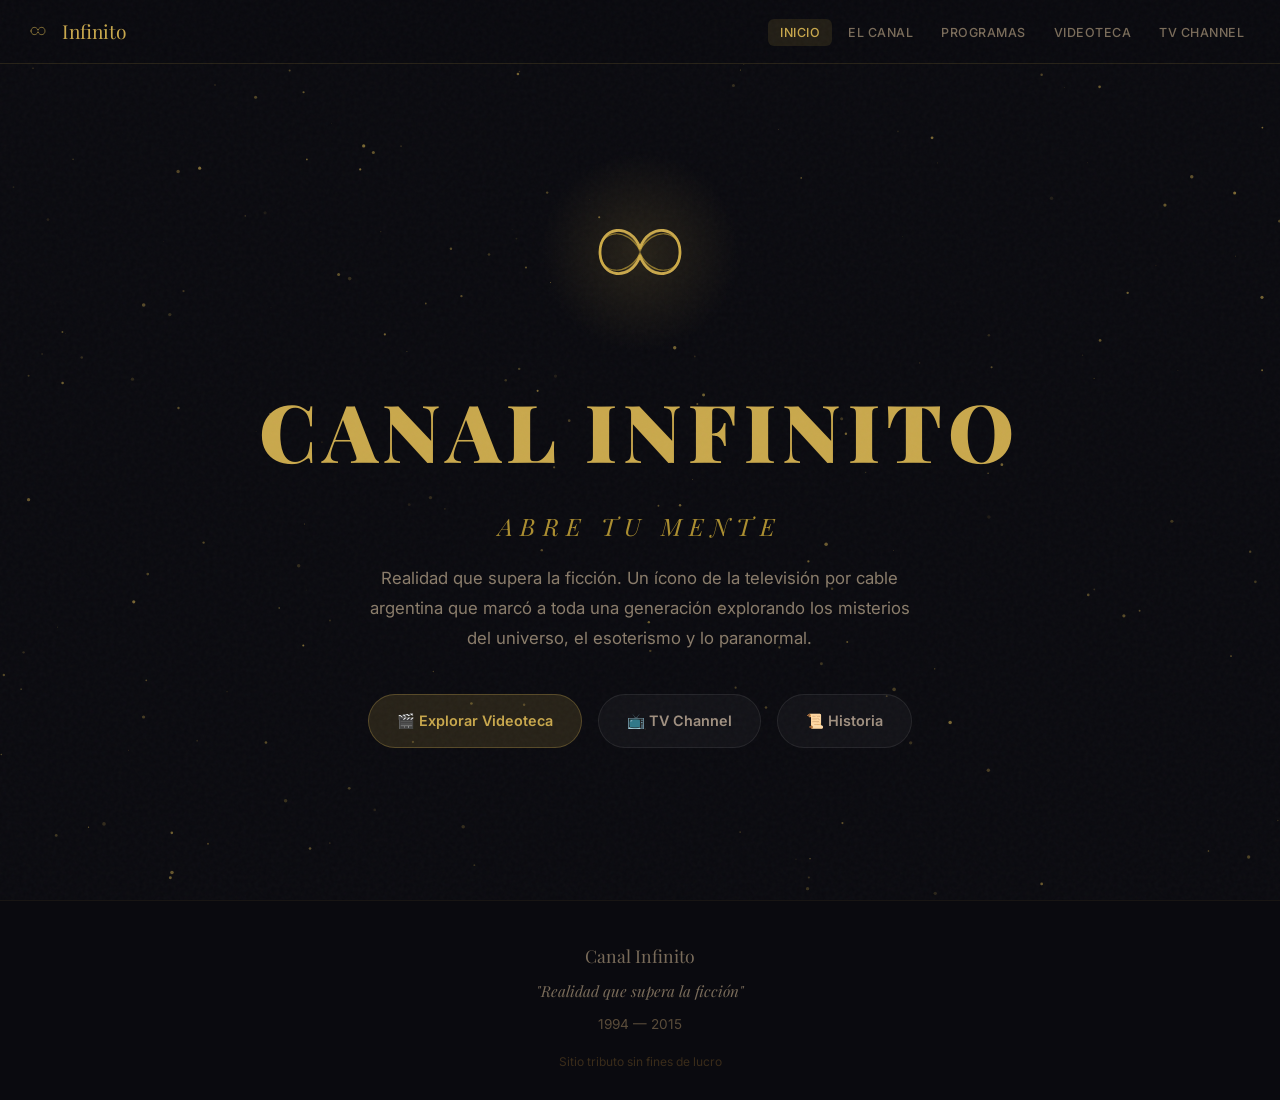
==== index.html @ 1f257913 "first commit" ====
<!DOCTYPE html>
<html lang="es-AR">
<head>
<meta charset="UTF-8">
<meta name="viewport" content="width=device-width, initial-scale=1.0">
<title>Canal Infinito — Abre tu Mente</title>
<link rel="preconnect" href="https://fonts.googleapis.com">
<link rel="preconnect" href="https://fonts.gstatic.com" crossorigin>
<link href="https://fonts.googleapis.com/css2?family=Playfair+Display:ital,wght@0,400;0,700;0,900;1,400&family=Inter:wght@300;400;500;600;700&display=swap" rel="stylesheet">
<style>
*,*::before,*::after{box-sizing:border-box;margin:0;padding:0}
html{scroll-behavior:smooth}
body{
  font-family:'Inter',sans-serif;
  background:#0a0a0f;
  color:#e8e0d0;
  line-height:1.7;
  overflow-x:hidden;
}
body::before{
  content:'';position:fixed;inset:0;
  background-image:url("data:image/svg+xml,%3Csvg viewBox='0 0 256 256' xmlns='http://www.w3.org/2000/svg'%3E%3Cfilter id='n'%3E%3CfeTurbulence type='fractalNoise' baseFrequency='0.85' numOctaves='4' stitchTiles='stitch'/%3E%3C/filter%3E%3Crect width='100%25' height='100%25' filter='url(%23n)' opacity='0.03'/%3E%3C/svg%3E");
  pointer-events:none;z-index:9999;
}
h1,h2,h3,h4{font-family:'Playfair Display',serif;font-weight:700;letter-spacing:0.02em}

/* ===== NAVBAR ===== */
nav{
  position:fixed;top:0;left:0;right:0;z-index:1000;
  background:rgba(10,10,15,0.92);backdrop-filter:blur(12px);-webkit-backdrop-filter:blur(12px);
  border-bottom:1px solid rgba(201,168,76,0.15);
  padding:0 24px;height:64px;
  display:flex;align-items:center;justify-content:space-between;
}
.nav-logo{
  display:flex;align-items:center;gap:10px;
  font-family:'Playfair Display',serif;font-size:1.2rem;color:#c9a84c;text-decoration:none;
}
.nav-logo svg{width:28px;height:28px;fill:#c9a84c}
.nav-links{display:flex;gap:4px;list-style:none;align-items:center}
.nav-links a{
  color:#7a6c5a;text-decoration:none;font-size:0.78rem;font-weight:500;
  padding:6px 12px;border-radius:6px;transition:all 0.3s;letter-spacing:0.5px;text-transform:uppercase;
  white-space:nowrap;
}
.nav-links a:hover{color:#f0d060;background:rgba(201,168,76,0.08)}
.nav-links a.active{color:#c9a84c;background:rgba(201,168,76,0.12)}
.nav-toggle{display:none;background:none;border:none;color:#c9a84c;font-size:1.5rem;cursor:pointer;padding:8px}

/* ===== HERO ===== */
.hero{
  min-height:100vh;display:flex;align-items:center;justify-content:center;
  position:relative;overflow:hidden;
}
#particle-canvas{position:absolute;inset:0;z-index:0}
.hero-content{position:relative;z-index:1;text-align:center;padding:80px 24px 60px}
.hero-logo{margin:0 auto 30px;width:160px;height:160px;position:relative}
.hero-logo svg{width:100%;height:100%}
.hero-logo-glow{
  position:absolute;inset:-20px;
  background:radial-gradient(circle,rgba(201,168,76,0.15) 0%,transparent 70%);
  animation:pulseGlow 3s ease-in-out infinite;
}
@keyframes pulseGlow{
  0%,100%{opacity:0.4;transform:scale(1)}
  50%{opacity:0.8;transform:scale(1.1)}
}
@keyframes floatGlow{
  0%,100%{filter:drop-shadow(0 0 20px rgba(201,168,76,0.3)) drop-shadow(0 0 60px rgba(201,168,76,0.1))}
  50%{filter:drop-shadow(0 0 30px rgba(201,168,76,0.5)) drop-shadow(0 0 80px rgba(201,168,76,0.2))}
}
.hero-logo svg{animation:floatGlow 4s ease-in-out infinite}
.hero h1{
  font-size:clamp(2.5rem,7vw,5rem);font-weight:900;color:#c9a84c;
  letter-spacing:0.08em;margin-bottom:8px;
}
.hero-tagline{
  font-family:'Playfair Display',serif;font-style:italic;
  font-size:clamp(1rem,2.5vw,1.5rem);color:#d4af37;letter-spacing:0.3em;text-transform:uppercase;
  margin-bottom:16px;opacity:0.8;
}
.hero-sub{
  font-size:1.05rem;color:#8a7c6a;max-width:550px;margin:0 auto 40px;line-height:1.8;
}
.hero-nav-buttons{display:flex;gap:16px;justify-content:center;flex-wrap:wrap}
.hero-btn{
  padding:14px 28px;border-radius:50px;text-decoration:none;font-weight:600;
  font-size:0.9rem;transition:all 0.3s;display:inline-flex;align-items:center;gap:8px;
}
.hero-btn-primary{
  background:rgba(201,168,76,0.15);color:#c9a84c;border:1px solid rgba(201,168,76,0.3);
}
.hero-btn-primary:hover{background:rgba(201,168,76,0.25);border-color:#c9a84c;transform:translateY(-2px)}
.hero-btn-secondary{
  background:rgba(255,255,255,0.035);color:#a09080;border:1px solid rgba(255,255,255,0.08);
}
.hero-btn-secondary:hover{background:rgba(255,255,255,0.06);color:#e8e0d0;transform:translateY(-2px)}

/* ===== FOOTER ===== */
footer{
  text-align:center;padding:40px 24px 24px;
  border-top:1px solid rgba(201,168,76,0.08);
}
footer p{color:#5a4c3a;font-size:0.85rem;margin-bottom:4px}
footer .footer-tagline{font-family:'Playfair Display',serif;font-style:italic;color:#7a6c5a;font-size:0.95rem;margin:8px 0}

@media(max-width:768px){
  .nav-links{
    display:none;position:absolute;top:64px;left:0;right:0;
    background:rgba(10,10,15,0.96);backdrop-filter:blur(12px);
    flex-direction:column;padding:16px;border-bottom:1px solid rgba(201,168,76,0.15);
    gap:4px;
  }
  .nav-links.open{display:flex}
  .nav-toggle{display:block}
  .hero-logo{width:120px;height:120px}
  nav{padding:0 16px}
  .hero-nav-buttons{flex-direction:column;align-items:center}
}
@media(max-width:480px){.hero-logo{width:100px;height:100px}}
</style>
</head>
<body>

<nav>
  <a href="index.html" class="nav-logo">
    <svg viewBox="0 0 120 60" xmlns="http://www.w3.org/2000/svg">
      <path d="M30,30 C30,11 54,8 60,27 C66,8 90,11 90,30 C90,49 66,52 60,33 C54,52 30,49 30,30 Z" fill="none" stroke="currentColor" stroke-width="2.5" stroke-linecap="round"/>
    </svg>
    Infinito
  </a>
  <button class="nav-toggle" aria-label="Menú">☰</button>
  <ul class="nav-links">
    <li><a href="index.html" class="active">Inicio</a></li>
    <li><a href="canal.html">El Canal</a></li>
    <li><a href="programas.html">Programas</a></li>
    <li><a href="videoteca.html">Videoteca</a></li>
    <li><a href="tv.html">TV Channel</a></li>
  </ul>
</nav>

<section class="hero">
  <canvas id="particle-canvas"></canvas>
  <div class="hero-content">
    <div class="hero-logo">
      <div class="hero-logo-glow"></div>
      <svg viewBox="0 0 200 100" xmlns="http://www.w3.org/2000/svg">
        <path d="M50,50 C50,15 90,15 100,50 C110,85 150,85 150,50 C150,15 110,15 100,50 C90,85 50,85 50,50 Z" fill="none" stroke="#c9a84c" stroke-width="2" opacity="0.3"/>
        <path d="M50,50 C50,18 88,12 100,45 C112,12 150,18 150,50 C150,82 112,88 100,55 C88,88 50,82 50,50 Z" fill="none" stroke="#c9a84c" stroke-width="3.5" stroke-linecap="round" stroke-linejoin="round"/>
        <path d="M50,50 C50,22 84,18 100,48 C116,18 150,22 150,50 C150,78 116,82 100,52 C84,82 50,78 50,50 Z" fill="none" stroke="#d4af37" stroke-width="1.5" stroke-linecap="round" opacity="0.6"/>
      </svg>
    </div>
    <h1>CANAL INFINITO</h1>
    <p class="hero-tagline">Abre tu Mente</p>
    <p class="hero-sub">Realidad que supera la ficción. Un ícono de la televisión por cable argentina que marcó a toda una generación explorando los misterios del universo, el esoterismo y lo paranormal.</p>
    <div class="hero-nav-buttons">
      <a href="videoteca.html" class="hero-btn hero-btn-primary">🎬 Explorar Videoteca</a>
      <a href="tv.html" class="hero-btn hero-btn-secondary">📺 TV Channel</a>
      <a href="canal.html" class="hero-btn hero-btn-secondary">📜 Historia</a>
    </div>
  </div>
</section>

<footer>
  <p style="font-family:'Playfair Display',serif;font-size:1.1rem;color:#7a6c5a">Canal Infinito</p>
  <p class="footer-tagline">"Realidad que supera la ficción"</p>
  <p style="margin:6px 0 16px">1994 — 2015</p>
  <p style="font-size:0.75rem;color:#3a2c1a">Sitio tributo sin fines de lucro</p>
</footer>

<script>
(function(){
  const canvas = document.getElementById('particle-canvas');
  if(!canvas) return;
  const ctx = canvas.getContext('2d');
  let particles = [], w, h;
  function resize(){ w=canvas.width=window.innerWidth; h=canvas.height=window.innerHeight; }
  window.addEventListener('resize', resize);
  resize();
  for(let i=0;i<200;i++) particles.push({x:Math.random()*w,y:Math.random()*h,r:Math.random()*1.5+0.3,speed:Math.random()*0.15+0.02,opacity:Math.random()*0.8+0.2});
  function draw(){
    ctx.clearRect(0,0,w,h);
    for(const p of particles){
      ctx.beginPath(); ctx.arc(p.x,p.y,p.r,0,Math.PI*2);
      ctx.fillStyle=`rgba(201,168,76,${p.opacity*0.6})`; ctx.fill();
      p.opacity+=(Math.random()-0.5)*0.02; p.opacity=Math.max(0.1,Math.min(1,p.opacity));
      p.y-=p.speed; if(p.y<-10){p.y=h+10;p.x=Math.random()*w}
    }
    requestAnimationFrame(draw);
  }
  draw();
})();
document.querySelector('.nav-toggle')?.addEventListener('click',function(){document.querySelector('.nav-links').classList.toggle('open')});
document.querySelectorAll('.nav-links a').forEach(a=>a.addEventListener('click',()=>{document.querySelector('.nav-links')?.classList.remove('open')}));
</script>
</body>
</html>
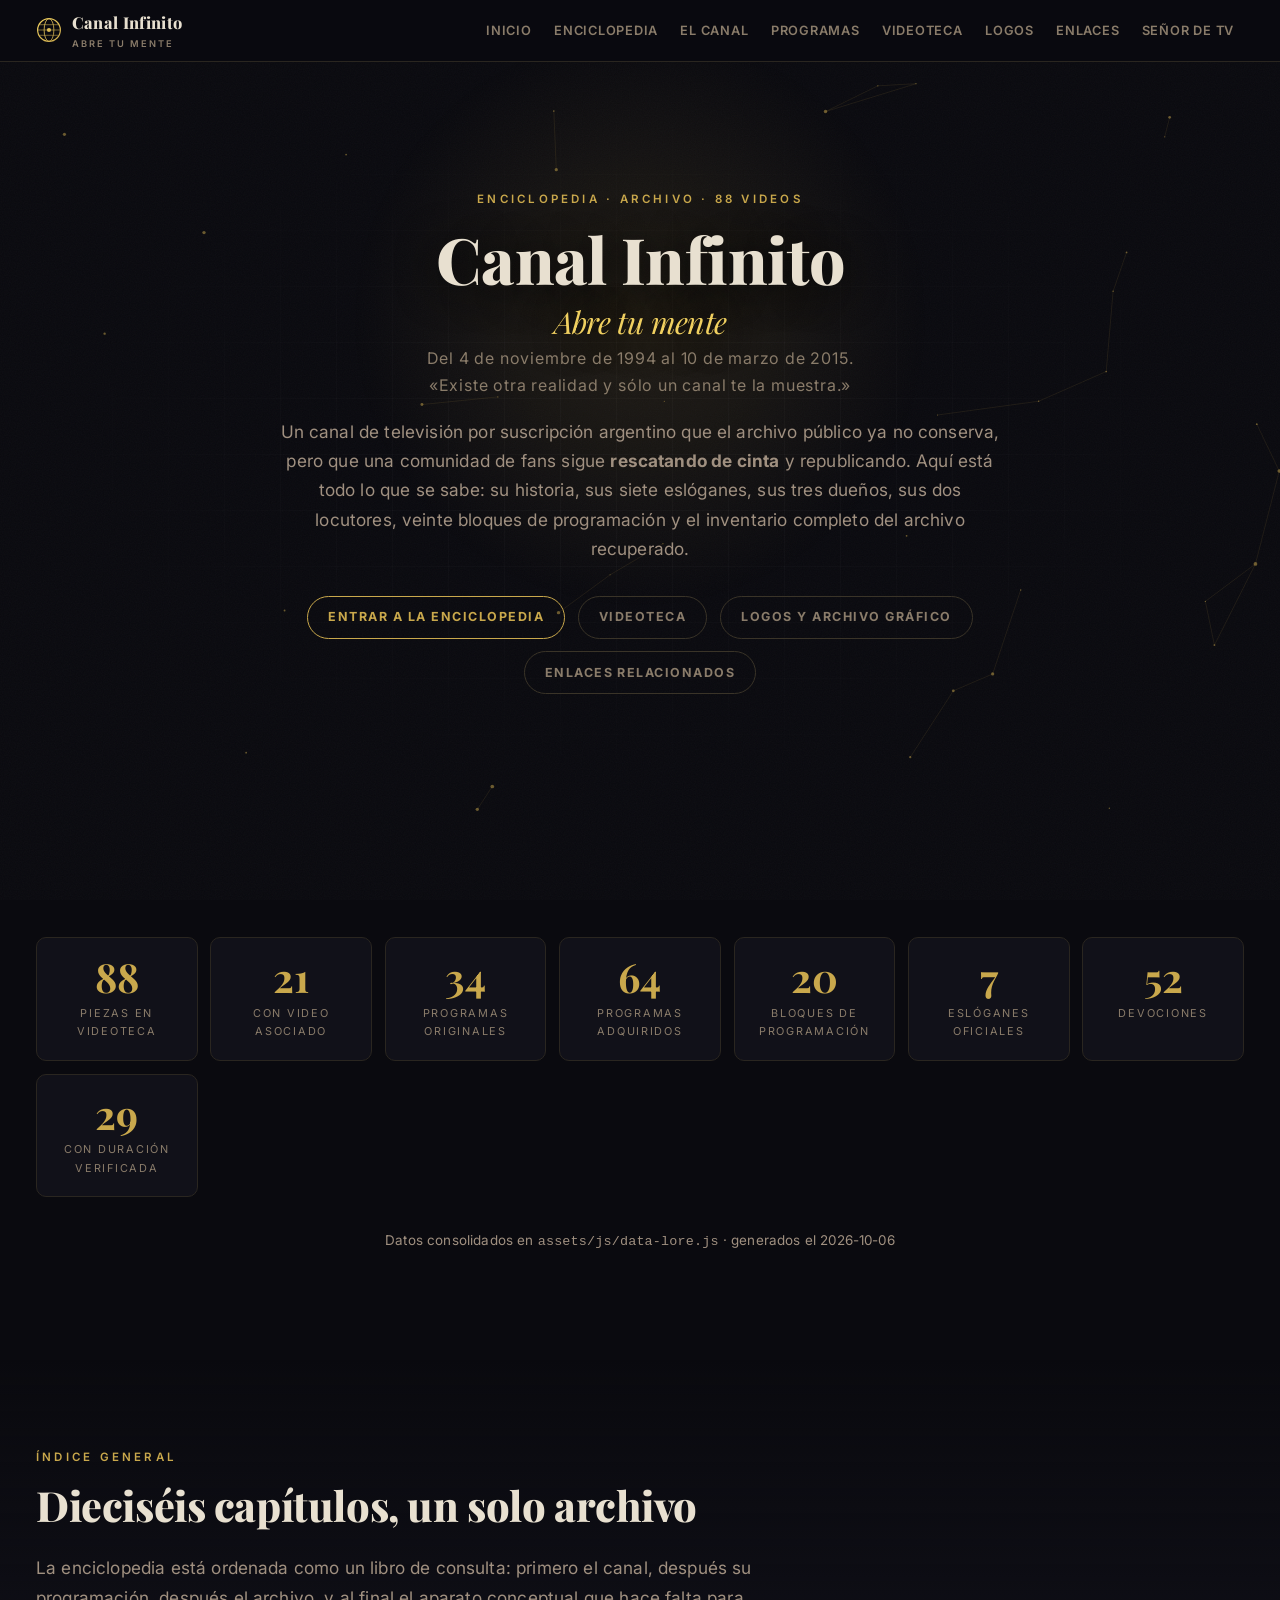
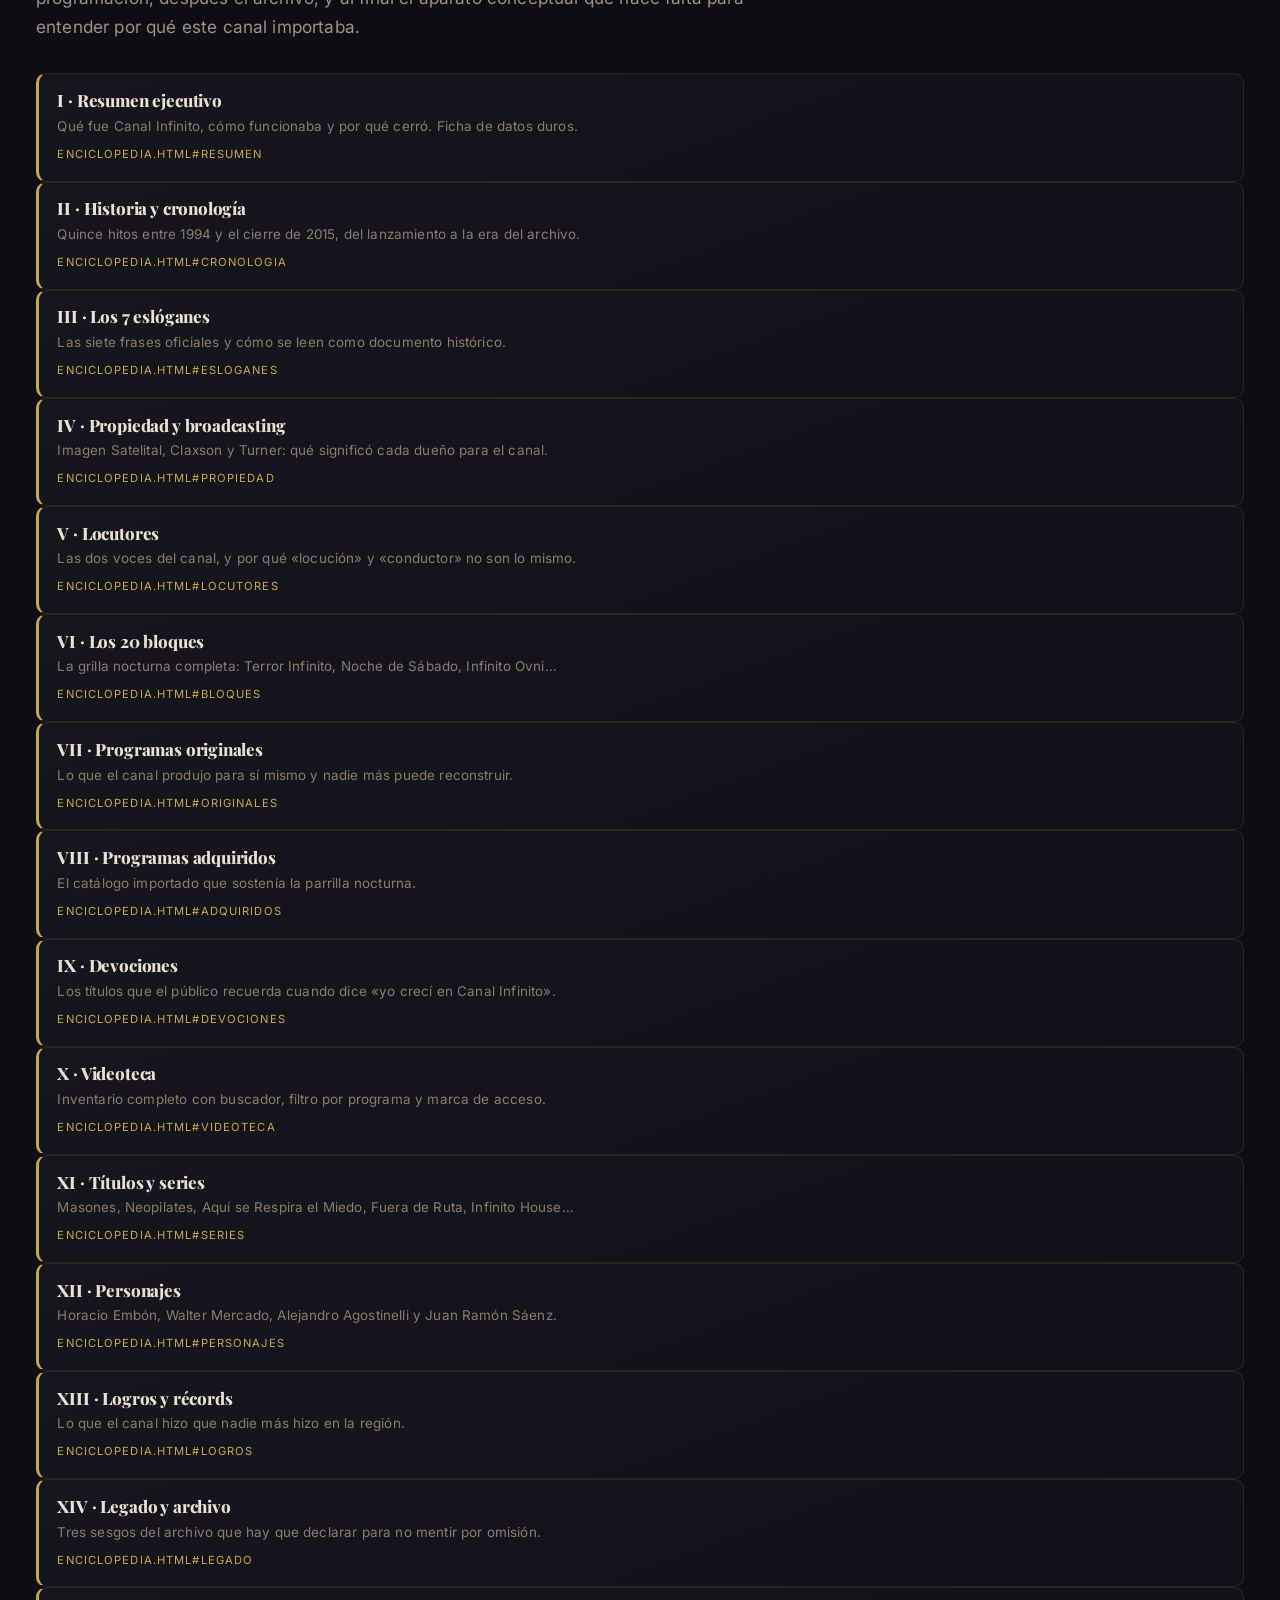
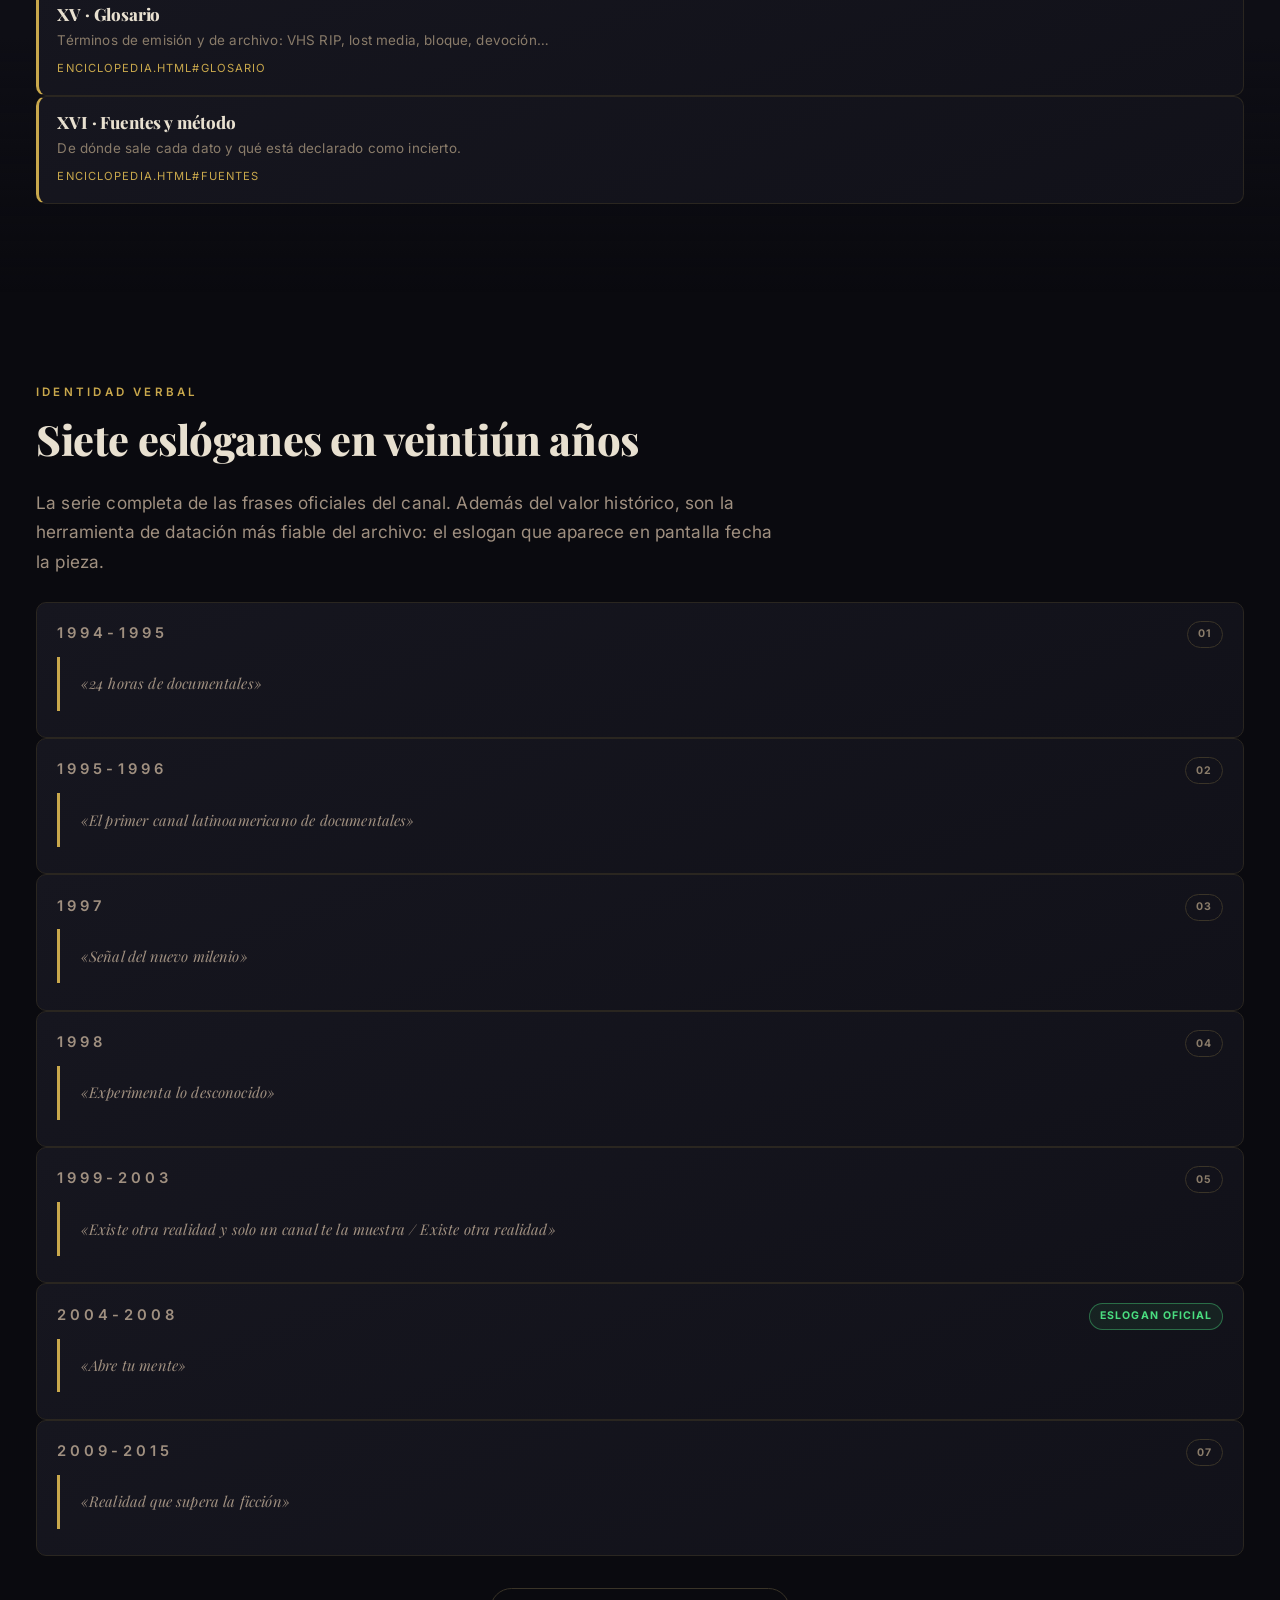
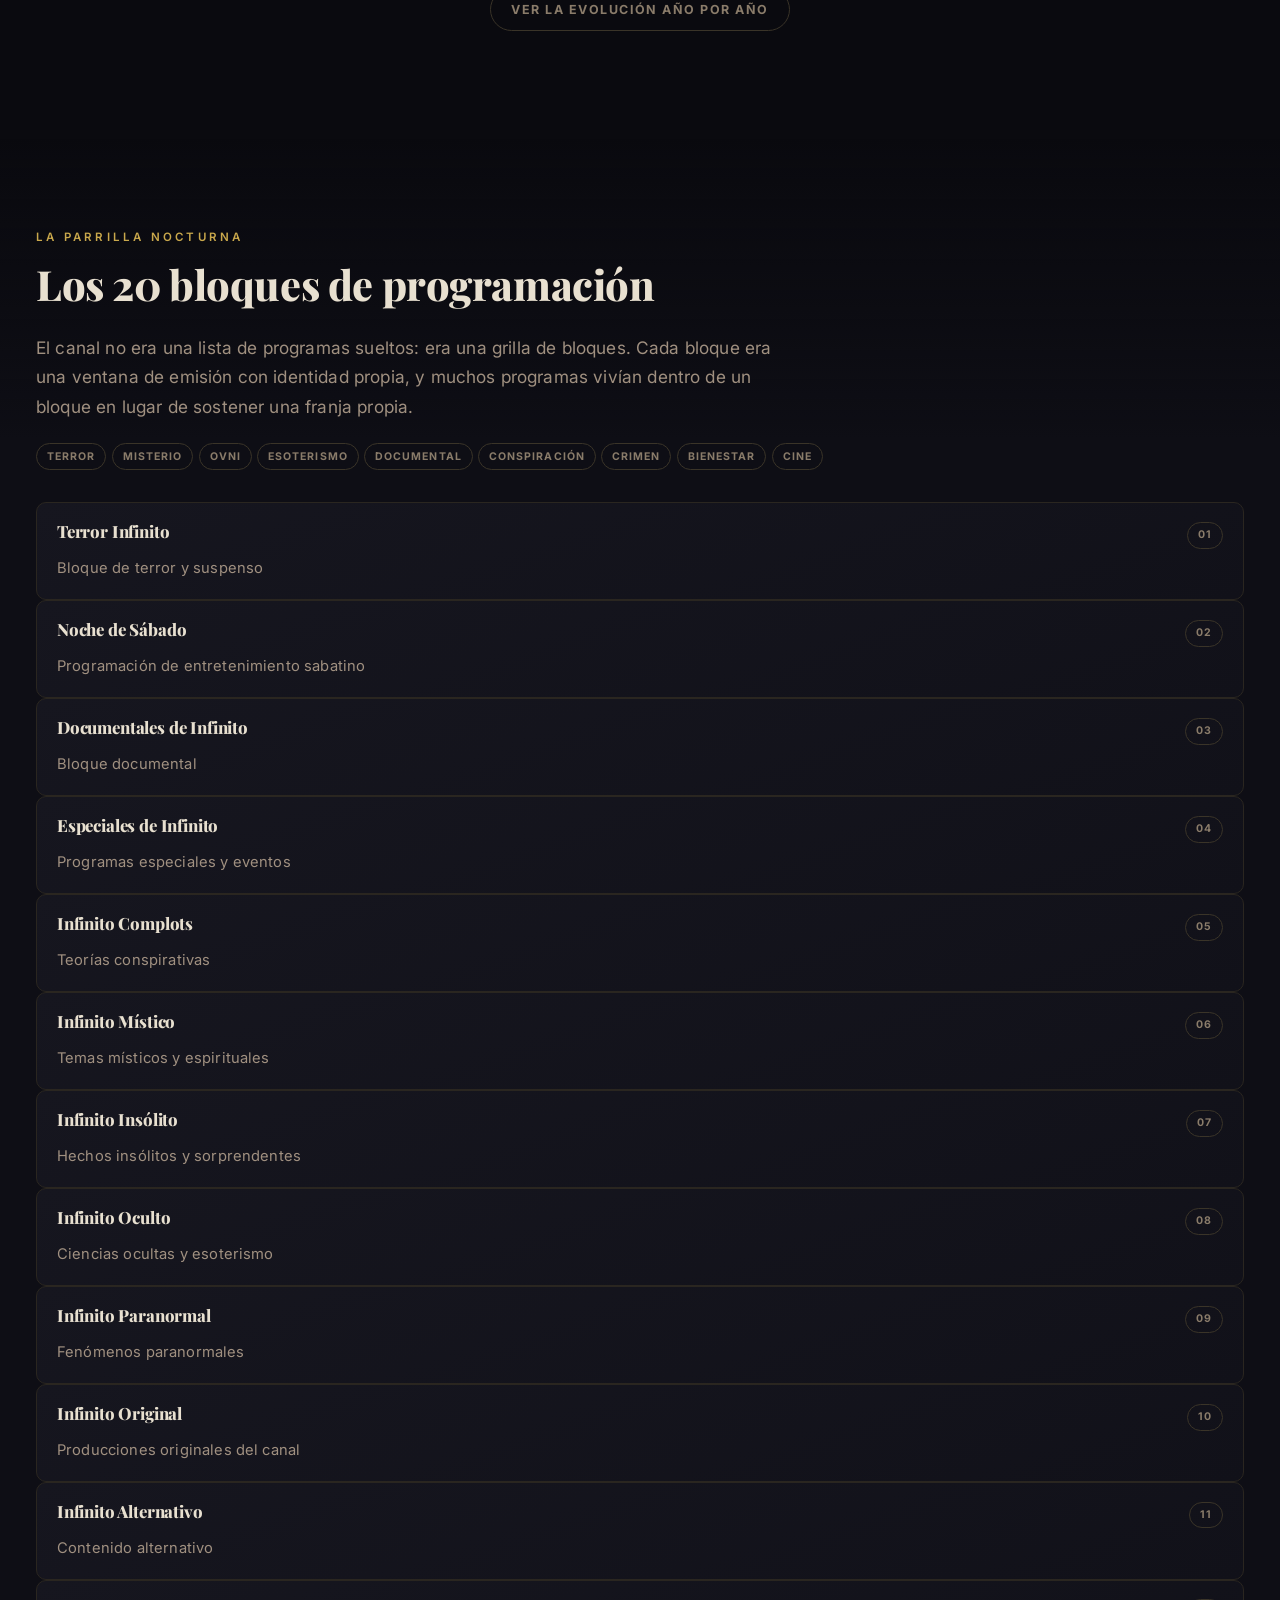
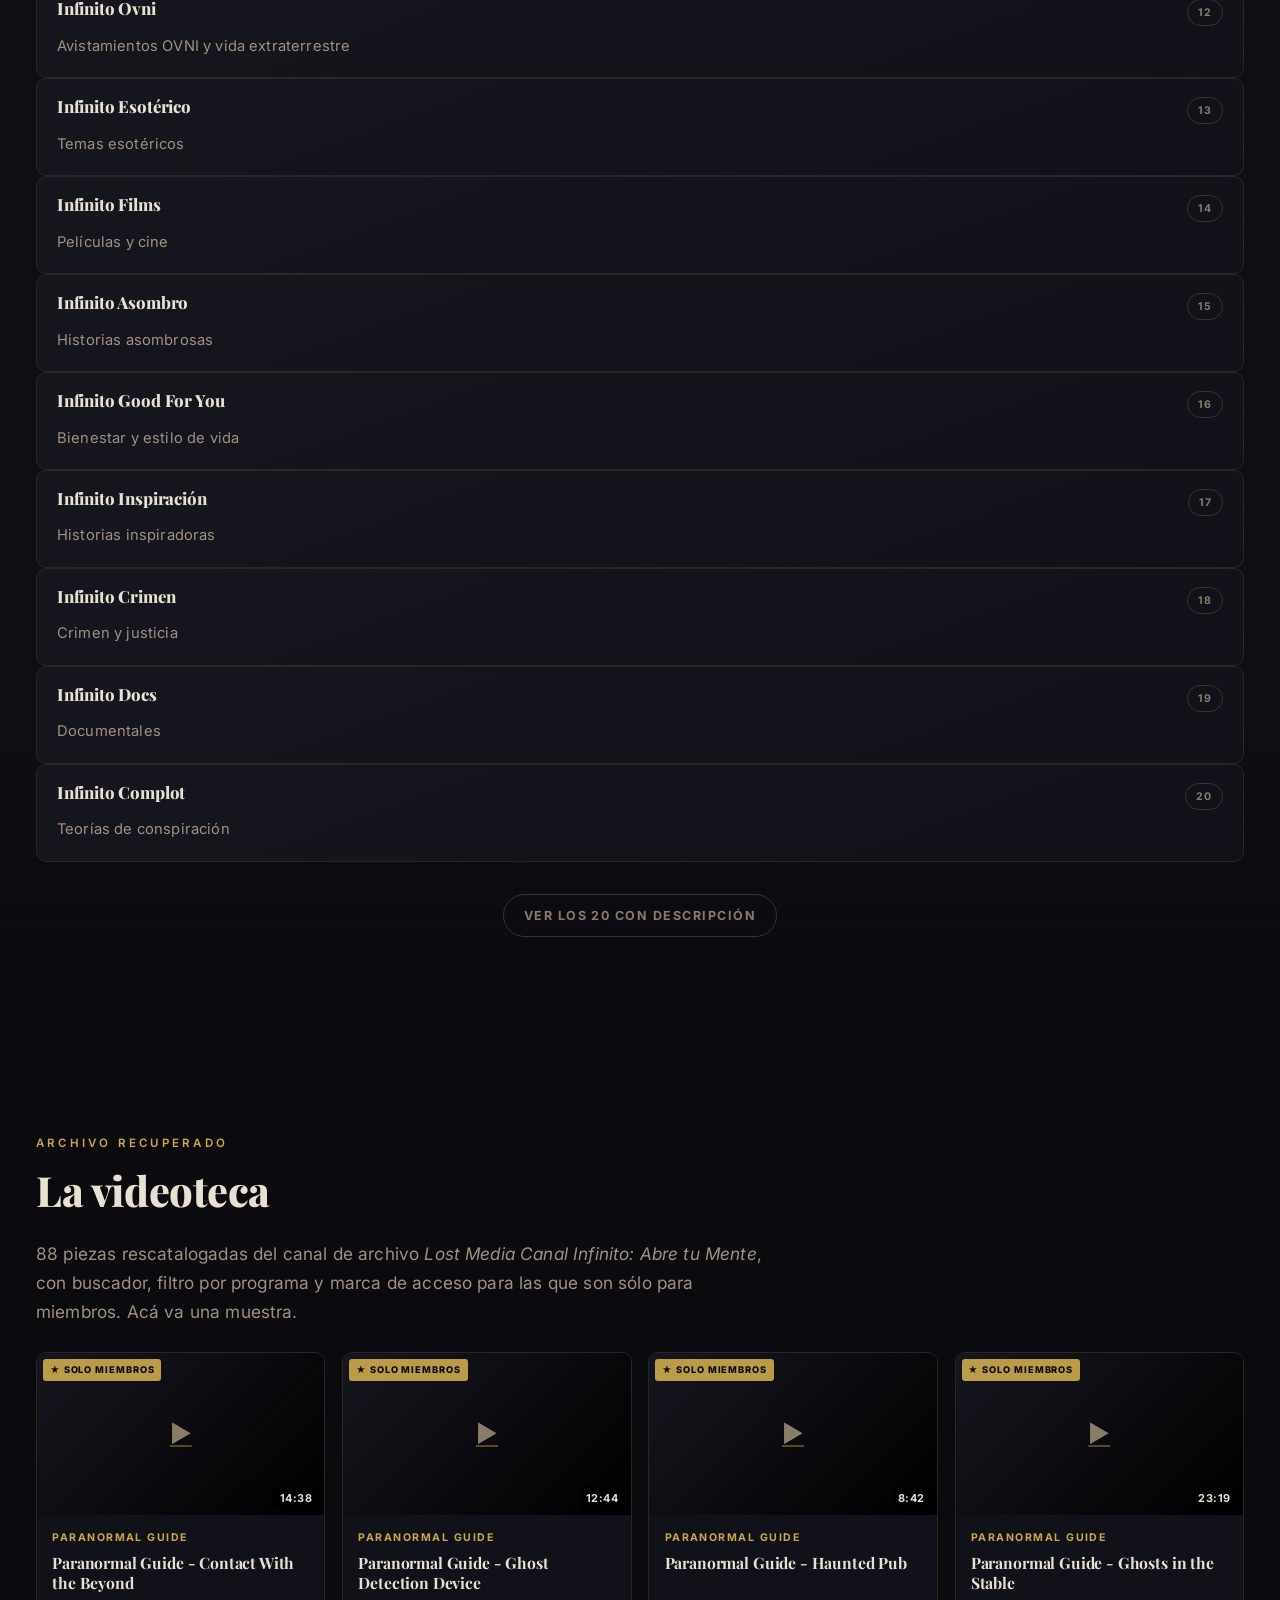
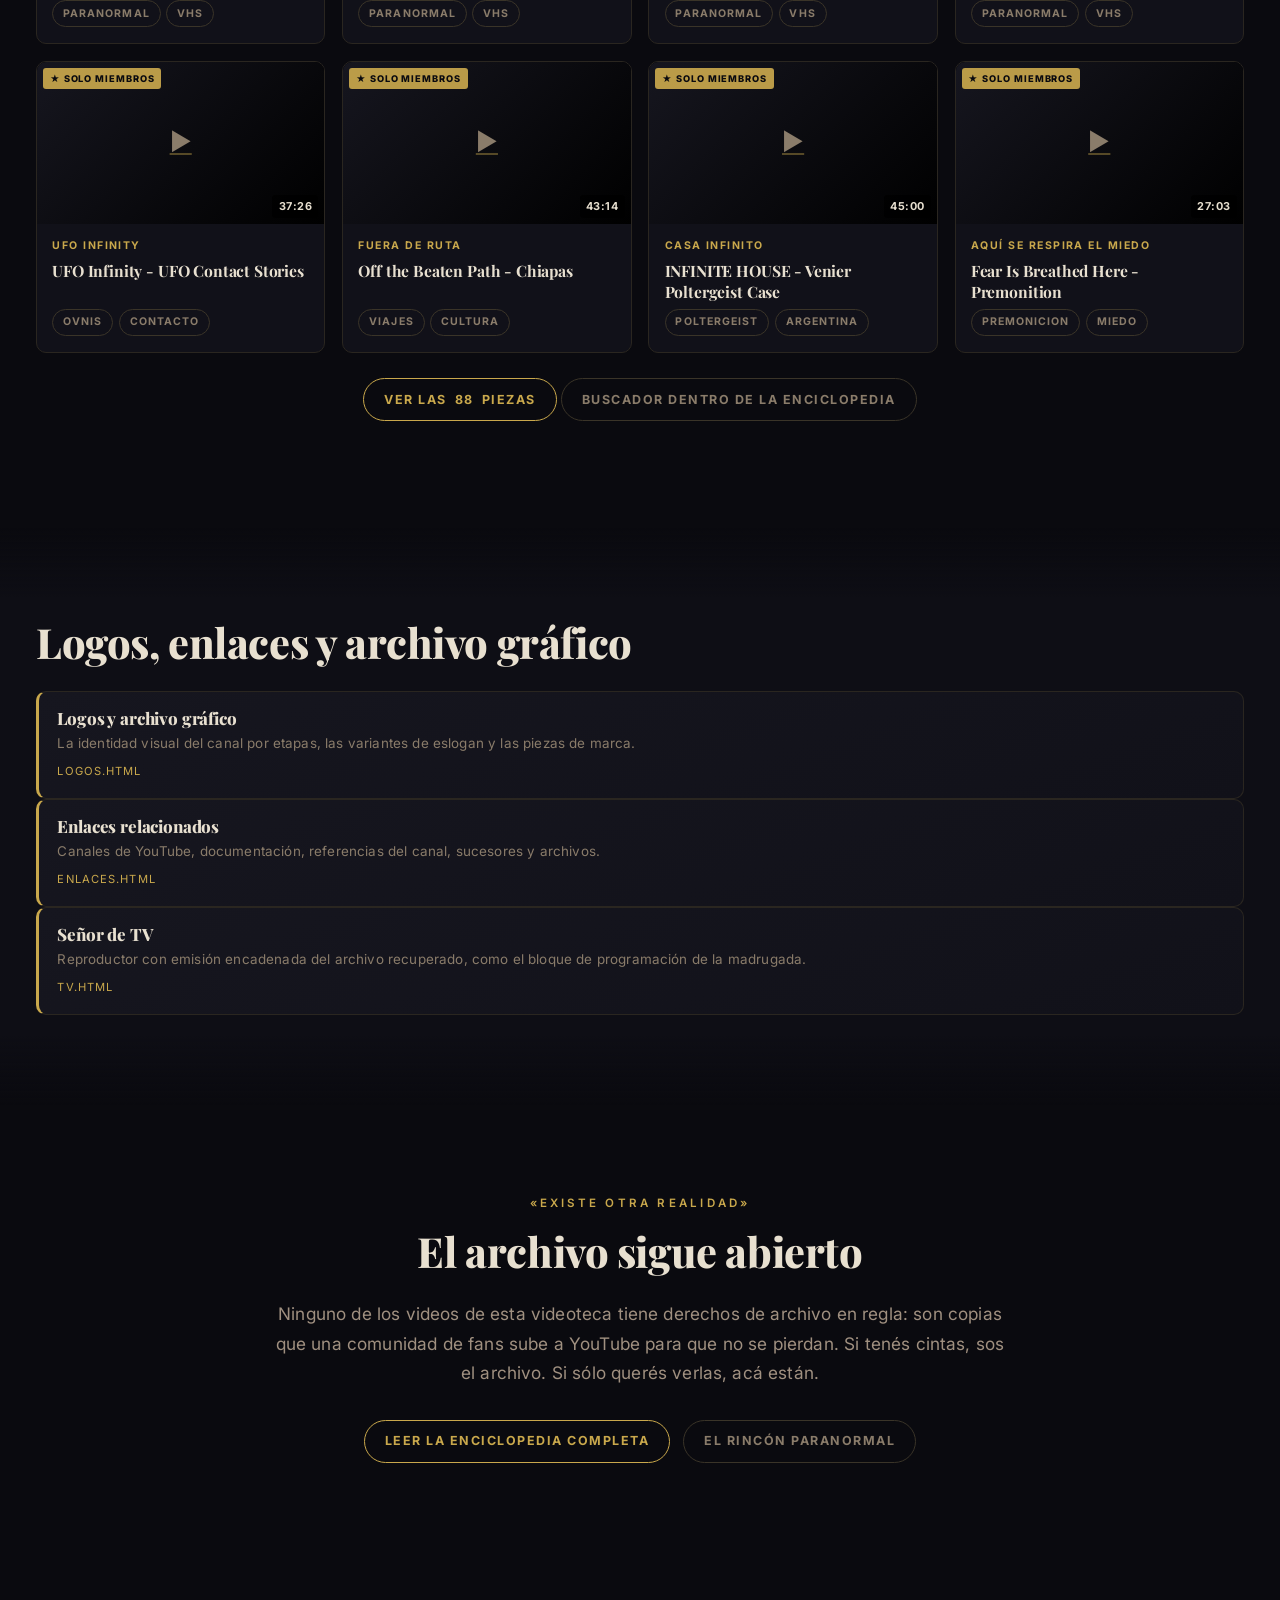
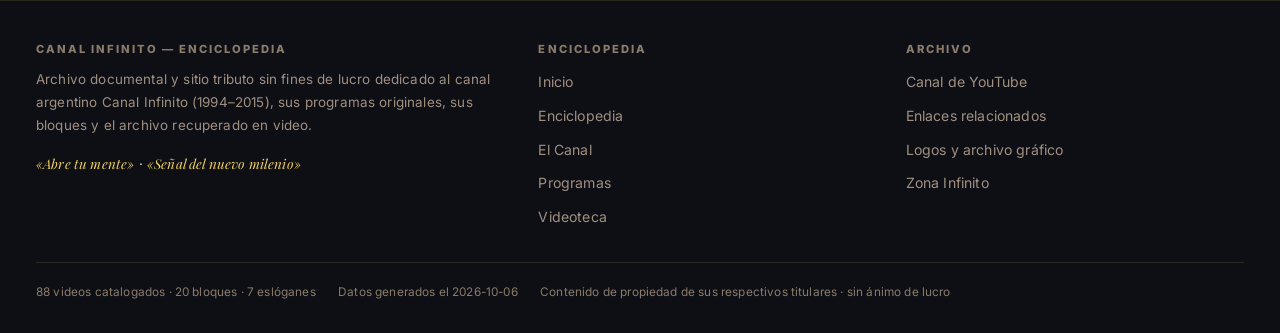
==== commit f6b187f8: "Enciclopedia Canal Infinito: knowledge base, logos reales, enlaces verificados Transforma el sitio d" ====
--- a/index.html
+++ b/index.html
@@ -1,197 +1,319 @@
 <!DOCTYPE html>
-<html lang="es-AR">
+<html lang="es">
 <head>
-<meta charset="UTF-8">
-<meta name="viewport" content="width=device-width, initial-scale=1.0">
-<title>Canal Infinito — Abre tu Mente</title>
+<meta charset="utf-8">
+<meta name="viewport" content="width=device-width, initial-scale=1">
+<title>Canal Infinito — Abre tu mente · Enciclopedia y archivo</title>
+<meta name="description" content="Enciclopedia y archivo de Canal Infinito (Argentina, 1994-2015): 7 eslóganes, 20 bloques de programación, 34 programas originales, 64 adquiridos y 88 piezas recuperadas en video. «Abre tu mente».">
+<meta name="author" content="Enciclopedia Canal Infinito">
+<meta name="theme-color" content="#0a0a0f">
+<meta name="color-scheme" content="dark">
+<link rel="icon" href="favicon.svg" type="image/svg+xml">
+<link rel="canonical" href="index.html">
+
+<meta property="og:type" content="website">
+<meta property="og:site_name" content="Canal Infinito — Enciclopedia">
+<meta property="og:locale" content="es_AR">
+<meta property="og:title" content="Canal Infinito — Abre tu mente">
+<meta property="og:description" content="Archivo completo del canal argentino Canal Infinito (1994-2015): historia, eslóganes, programación, videoteca y glosario.">
+<meta property="og:image" content="assets/img/og-cover.svg">
+<meta property="og:image:alt" content="Canal Infinito — Abre tu mente · Enciclopedia">
+<meta name="twitter:card" content="summary_large_image">
+
 <link rel="preconnect" href="https://fonts.googleapis.com">
 <link rel="preconnect" href="https://fonts.gstatic.com" crossorigin>
-<link href="https://fonts.googleapis.com/css2?family=Playfair+Display:ital,wght@0,400;0,700;0,900;1,400&family=Inter:wght@300;400;500;600;700&display=swap" rel="stylesheet">
-<style>
-*,*::before,*::after{box-sizing:border-box;margin:0;padding:0}
-html{scroll-behavior:smooth}
-body{
-  font-family:'Inter',sans-serif;
-  background:#0a0a0f;
-  color:#e8e0d0;
-  line-height:1.7;
-  overflow-x:hidden;
+<link href="https://fonts.googleapis.com/css2?family=Playfair+Display:ital,wght@0,400..900;1,400..900&family=Inter:wght@300..700&display=swap" rel="stylesheet">
+<link rel="stylesheet" href="assets/css/theme.css">
+<script type="application/ld+json">
+{
+  "@context": "https://schema.org",
+  "@type": "WebSite",
+  "name": "Canal Infinito — Enciclopedia",
+  "alternateName": "Lost Media Canal Infinito: Abre tu Mente",
+  "description": "Enciclopedia y archivo del canal argentino Canal Infinito (1994-2015): historia, eslóganes, bloques de programación, programas originales y adquiridos, videoteca recuperada y glosario.",
+  "inLanguage": "es-AR",
+  "about": {
+    "@type": "Organization",
+    "name": "Canal Infinito",
+    "foundingDate": "1994-11-04",
+    "url": "https://www.youtube.com/@lostmediacanalinfinito"
+  }
 }
-body::before{
-  content:'';position:fixed;inset:0;
-  background-image:url("data:image/svg+xml,%3Csvg viewBox='0 0 256 256' xmlns='http://www.w3.org/2000/svg'%3E%3Cfilter id='n'%3E%3CfeTurbulence type='fractalNoise' baseFrequency='0.85' numOctaves='4' stitchTiles='stitch'/%3E%3C/filter%3E%3Crect width='100%25' height='100%25' filter='url(%23n)' opacity='0.03'/%3E%3C/svg%3E");
-  pointer-events:none;z-index:9999;
-}
-h1,h2,h3,h4{font-family:'Playfair Display',serif;font-weight:700;letter-spacing:0.02em}
-
-/* ===== NAVBAR ===== */
-nav{
-  position:fixed;top:0;left:0;right:0;z-index:1000;
-  background:rgba(10,10,15,0.92);backdrop-filter:blur(12px);-webkit-backdrop-filter:blur(12px);
-  border-bottom:1px solid rgba(201,168,76,0.15);
-  padding:0 24px;height:64px;
-  display:flex;align-items:center;justify-content:space-between;
-}
-.nav-logo{
-  display:flex;align-items:center;gap:10px;
-  font-family:'Playfair Display',serif;font-size:1.2rem;color:#c9a84c;text-decoration:none;
-}
-.nav-logo svg{width:28px;height:28px;fill:#c9a84c}
-.nav-links{display:flex;gap:4px;list-style:none;align-items:center}
-.nav-links a{
-  color:#7a6c5a;text-decoration:none;font-size:0.78rem;font-weight:500;
-  padding:6px 12px;border-radius:6px;transition:all 0.3s;letter-spacing:0.5px;text-transform:uppercase;
-  white-space:nowrap;
-}
-.nav-links a:hover{color:#f0d060;background:rgba(201,168,76,0.08)}
-.nav-links a.active{color:#c9a84c;background:rgba(201,168,76,0.12)}
-.nav-toggle{display:none;background:none;border:none;color:#c9a84c;font-size:1.5rem;cursor:pointer;padding:8px}
-
-/* ===== HERO ===== */
-.hero{
-  min-height:100vh;display:flex;align-items:center;justify-content:center;
-  position:relative;overflow:hidden;
-}
-#particle-canvas{position:absolute;inset:0;z-index:0}
-.hero-content{position:relative;z-index:1;text-align:center;padding:80px 24px 60px}
-.hero-logo{margin:0 auto 30px;width:160px;height:160px;position:relative}
-.hero-logo svg{width:100%;height:100%}
-.hero-logo-glow{
-  position:absolute;inset:-20px;
-  background:radial-gradient(circle,rgba(201,168,76,0.15) 0%,transparent 70%);
-  animation:pulseGlow 3s ease-in-out infinite;
-}
-@keyframes pulseGlow{
-  0%,100%{opacity:0.4;transform:scale(1)}
-  50%{opacity:0.8;transform:scale(1.1)}
-}
-@keyframes floatGlow{
-  0%,100%{filter:drop-shadow(0 0 20px rgba(201,168,76,0.3)) drop-shadow(0 0 60px rgba(201,168,76,0.1))}
-  50%{filter:drop-shadow(0 0 30px rgba(201,168,76,0.5)) drop-shadow(0 0 80px rgba(201,168,76,0.2))}
-}
-.hero-logo svg{animation:floatGlow 4s ease-in-out infinite}
-.hero h1{
-  font-size:clamp(2.5rem,7vw,5rem);font-weight:900;color:#c9a84c;
-  letter-spacing:0.08em;margin-bottom:8px;
-}
-.hero-tagline{
-  font-family:'Playfair Display',serif;font-style:italic;
-  font-size:clamp(1rem,2.5vw,1.5rem);color:#d4af37;letter-spacing:0.3em;text-transform:uppercase;
-  margin-bottom:16px;opacity:0.8;
-}
-.hero-sub{
-  font-size:1.05rem;color:#8a7c6a;max-width:550px;margin:0 auto 40px;line-height:1.8;
-}
-.hero-nav-buttons{display:flex;gap:16px;justify-content:center;flex-wrap:wrap}
-.hero-btn{
-  padding:14px 28px;border-radius:50px;text-decoration:none;font-weight:600;
-  font-size:0.9rem;transition:all 0.3s;display:inline-flex;align-items:center;gap:8px;
-}
-.hero-btn-primary{
-  background:rgba(201,168,76,0.15);color:#c9a84c;border:1px solid rgba(201,168,76,0.3);
-}
-.hero-btn-primary:hover{background:rgba(201,168,76,0.25);border-color:#c9a84c;transform:translateY(-2px)}
-.hero-btn-secondary{
-  background:rgba(255,255,255,0.035);color:#a09080;border:1px solid rgba(255,255,255,0.08);
-}
-.hero-btn-secondary:hover{background:rgba(255,255,255,0.06);color:#e8e0d0;transform:translateY(-2px)}
-
-/* ===== FOOTER ===== */
-footer{
-  text-align:center;padding:40px 24px 24px;
-  border-top:1px solid rgba(201,168,76,0.08);
-}
-footer p{color:#5a4c3a;font-size:0.85rem;margin-bottom:4px}
-footer .footer-tagline{font-family:'Playfair Display',serif;font-style:italic;color:#7a6c5a;font-size:0.95rem;margin:8px 0}
-
-@media(max-width:768px){
-  .nav-links{
-    display:none;position:absolute;top:64px;left:0;right:0;
-    background:rgba(10,10,15,0.96);backdrop-filter:blur(12px);
-    flex-direction:column;padding:16px;border-bottom:1px solid rgba(201,168,76,0.15);
-    gap:4px;
+</script>
+</head>
+
+<body data-page="index">
+<a class="skip-link" href="#contenido">Saltar al contenido</a>
+<div data-nav></div>
+
+<main id="contenido">
+
+  <!-- ════════════════ PORTADA ════════════════ -->
+  <header class="hero">
+    <canvas class="hero__canvas" id="particle-canvas" aria-hidden="true"></canvas>
+    <div class="hero__glow" aria-hidden="true"></div>
+    <div class="bggrid" aria-hidden="true"></div>
+
+    <div class="hero__inner">
+      <p class="kicker kicker--gold">Enciclopedia · Archivo · <span data-stat="videos"></span> videos</p>
+      <h1>Canal Infinito<em>Abre tu mente</em></h1>
+      <p class="hero__sub">
+        Del 4 de noviembre de 1994 al 10 de marzo de 2015.<br>
+        <span class="muted">«Existe otra realidad y sólo un canal te la muestra.»</span>
+      </p>
+      <p class="lead" style="margin-inline:auto">
+        Un canal de televisión por suscripción argentino que el archivo público ya no conserva,
+        pero que una comunidad de fans sigue <strong>rescatando de cinta</strong> y republicando.
+        Aquí está todo lo que se sabe: su historia, sus siete eslóganes, sus tres dueños,
+        sus dos locutores, veinte bloques de programación y el inventario completo del archivo recuperado.
+      </p>
+      <div class="hero__actions">
+        <a class="btn" href="enciclopedia.html">Entrar a la enciclopedia</a>
+        <a class="btn btn--ghost" href="videoteca.html">Videoteca</a>
+        <a class="btn btn--ghost" href="logos.html">Logos y archivo gráfico</a>
+        <a class="btn btn--ghost" href="enlaces.html">Enlaces relacionados</a>
+      </div>
+    </div>
+  </header>
+
+  <!-- ════════════════ CIFRAS ════════════════ -->
+  <section class="section" aria-labelledby="cifras">
+    <div class="wrap">
+      <h2 id="cifras" class="sr-only">Cifras del archivo</h2>
+      <div class="stats">
+        <div class="stat"><b data-stat="videos">0</b><span>Piezas en videoteca</span></div>
+        <div class="stat"><b data-stat="programas">0</b><span>Con video asociado</span></div>
+        <div class="stat"><b data-stat="originales">0</b><span>Programas originales</span></div>
+        <div class="stat"><b data-stat="adquiridos">0</b><span>Programas adquiridos</span></div>
+        <div class="stat"><b data-stat="bloques">0</b><span>Bloques de programación</span></div>
+        <div class="stat"><b data-stat="esloganes">0</b><span>Eslóganes oficiales</span></div>
+        <div class="stat"><b data-stat="devociones">0</b><span>Devociones</span></div>
+        <div class="stat"><b data-stat="conDuracion">0</b><span>Con duración verificada</span></div>
+      </div>
+      <p class="small faint center">
+        Datos consolidados en <code>assets/js/data-lore.js</code> · generados el <span data-meta="generado"></span>
+      </p>
+    </div>
+  </section>
+
+  <!-- ════════════════ MAPA DE LA ENCICLOPEDIA ════════════════ -->
+  <section class="section section--alt" aria-labelledby="mapa">
+    <div class="wrap">
+      <p class="kicker kicker--gold">Índice general</p>
+      <h2 id="mapa">Dieciséis capítulos, un solo archivo</h2>
+      <span class="bar" aria-hidden="true"></span>
+      <p class="lead">
+        La enciclopedia está ordenada como un libro de consulta: primero el canal, después su
+        programación, después el archivo, y al final el aparato conceptual que hace falta para
+        entender por qué este canal importaba.
+      </p>
+
+      <div class="grid-3" style="margin-top:2rem">
+        <a class="tile" href="enciclopedia.html#resumen">
+          <h3>I · Resumen ejecutivo</h3>
+          <p>Qué fue Canal Infinito, cómo funcionaba y por qué cerró. Ficha de datos duros.</p>
+          <small>enciclopedia.html#resumen</small>
+        </a>
+        <a class="tile" href="enciclopedia.html#cronologia">
+          <h3>II · Historia y cronología</h3>
+          <p>Quince hitos entre 1994 y el cierre de 2015, del lanzamiento a la era del archivo.</p>
+          <small>enciclopedia.html#cronologia</small>
+        </a>
+        <a class="tile" href="enciclopedia.html#esloganes">
+          <h3>III · Los 7 eslóganes</h3>
+          <p>Las siete frases oficiales y cómo se leen como documento histórico.</p>
+          <small>enciclopedia.html#esloganes</small>
+        </a>
+        <a class="tile" href="enciclopedia.html#propiedad">
+          <h3>IV · Propiedad y broadcasting</h3>
+          <p>Imagen Satelital, Claxson y Turner: qué significó cada dueño para el canal.</p>
+          <small>enciclopedia.html#propiedad</small>
+        </a>
+        <a class="tile" href="enciclopedia.html#locutores">
+          <h3>V · Locutores</h3>
+          <p>Las dos voces del canal, y por qué «locución» y «conductor» no son lo mismo.</p>
+          <small>enciclopedia.html#locutores</small>
+        </a>
+        <a class="tile" href="enciclopedia.html#bloques">
+          <h3>VI · Los 20 bloques</h3>
+          <p>La grilla nocturna completa: Terror Infinito, Noche de Sábado, Infinito Ovni…</p>
+          <small>enciclopedia.html#bloques</small>
+        </a>
+        <a class="tile" href="enciclopedia.html#originales">
+          <h3>VII · Programas originales</h3>
+          <p>Lo que el canal produjo para sí mismo y nadie más puede reconstruir.</p>
+          <small>enciclopedia.html#originales</small>
+        </a>
+        <a class="tile" href="enciclopedia.html#adquiridos">
+          <h3>VIII · Programas adquiridos</h3>
+          <p>El catálogo importado que sostenía la parrilla nocturna.</p>
+          <small>enciclopedia.html#adquiridos</small>
+        </a>
+        <a class="tile" href="enciclopedia.html#devociones">
+          <h3>IX · Devociones</h3>
+          <p>Los títulos que el público recuerda cuando dice «yo crecí en Canal Infinito».</p>
+          <small>enciclopedia.html#devociones</small>
+        </a>
+        <a class="tile" href="enciclopedia.html#videoteca">
+          <h3>X · Videoteca</h3>
+          <p>Inventario completo con buscador, filtro por programa y marca de acceso.</p>
+          <small>enciclopedia.html#videoteca</small>
+        </a>
+        <a class="tile" href="enciclopedia.html#series">
+          <h3>XI · Títulos y series</h3>
+          <p>Masones, Neopilates, Aquí se Respira el Miedo, Fuera de Ruta, Infinito House…</p>
+          <small>enciclopedia.html#series</small>
+        </a>
+        <a class="tile" href="enciclopedia.html#personajes">
+          <h3>XII · Personajes</h3>
+          <p>Horacio Embón, Walter Mercado, Alejandro Agostinelli y Juan Ramón Sáenz.</p>
+          <small>enciclopedia.html#personajes</small>
+        </a>
+        <a class="tile" href="enciclopedia.html#logros">
+          <h3>XIII · Logros y récords</h3>
+          <p>Lo que el canal hizo que nadie más hizo en la región.</p>
+          <small>enciclopedia.html#logros</small>
+        </a>
+        <a class="tile" href="enciclopedia.html#legado">
+          <h3>XIV · Legado y archivo</h3>
+          <p>Tres sesgos del archivo que hay que declarar para no mentir por omisión.</p>
+          <small>enciclopedia.html#legado</small>
+        </a>
+        <a class="tile" href="enciclopedia.html#glosario">
+          <h3>XV · Glosario</h3>
+          <p>Términos de emisión y de archivo: VHS RIP, lost media, bloque, devoción…</p>
+          <small>enciclopedia.html#glosario</small>
+        </a>
+        <a class="tile" href="enciclopedia.html#fuentes">
+          <h3>XVI · Fuentes y método</h3>
+          <p>De dónde sale cada dato y qué está declarado como incierto.</p>
+          <small>enciclopedia.html#fuentes</small>
+        </a>
+      </div>
+    </div>
+  </section>
+
+  <!-- ════════════════ ESLOGANES ════════════════ -->
+  <section class="section" aria-labelledby="esl">
+    <div class="wrap">
+      <p class="kicker kicker--gold">Identidad verbal</p>
+      <h2 id="esl">Siete eslóganes en veintiún años</h2>
+      <span class="bar" aria-hidden="true"></span>
+      <p class="lead">La serie completa de las frases oficiales del canal. Además del valor histórico, son la herramienta de datación más fiable del archivo: el eslogan que aparece en pantalla fecha la pieza.</p>
+      <div class="grid-2" data-render="esloganes" style="margin-top:1.6rem"></div>
+      <p class="center" style="margin-top:2rem">
+        <a class="btn btn--ghost" href="enciclopedia.html#esloganes-historia">Ver la evolución año por año</a>
+      </p>
+    </div>
+  </section>
+
+  <!-- ════════════════ BLOQUES ════════════════ -->
+  <section class="section section--alt" aria-labelledby="bloq">
+    <div class="wrap">
+      <p class="kicker kicker--gold">La parrilla nocturna</p>
+      <h2 id="bloq">Los 20 bloques de programación</h2>
+      <span class="bar" aria-hidden="true"></span>
+      <p class="lead">El canal no era una lista de programas sueltos: era una grilla de bloques. Cada bloque era una ventana de emisión con identidad propia, y muchos programas vivían dentro de un bloque en lugar de sostener una franja propia.</p>
+      <div class="chips" style="margin:1.4rem 0 2rem">
+        <span class="chip chip--muted">Terror</span>
+        <span class="chip chip--muted">Misterio</span>
+        <span class="chip chip--muted">OVNI</span>
+        <span class="chip chip--muted">Esoterismo</span>
+        <span class="chip chip--muted">Documental</span>
+        <span class="chip chip--muted">Conspiración</span>
+        <span class="chip chip--muted">Crimen</span>
+        <span class="chip chip--muted">Bienestar</span>
+        <span class="chip chip--muted">Cine</span>
+      </div>
+      <div class="grid-4" data-render="bloques"></div>
+      <p class="center" style="margin-top:2rem">
+        <a class="btn btn--ghost" href="enciclopedia.html#bloques">Ver los 20 con descripción</a>
+      </p>
+    </div>
+  </section>
+
+  <!-- ════════════════ VIDEOTECA (muestra) ════════════════ -->
+  <section class="section" aria-labelledby="vid">
+    <div class="wrap">
+      <p class="kicker kicker--gold">Archivo recuperado</p>
+      <h2 id="vid">La videoteca</h2>
+      <span class="bar" aria-hidden="true"></span>
+      <p class="lead">
+        <span data-stat="videos"></span> piezas rescatalogadas del canal de archivo
+        <em>Lost Media Canal Infinito: Abre tu Mente</em>, con buscador, filtro por programa y marca
+        de acceso para las que son sólo para miembros. Acá va una muestra.
+      </p>
+      <div class="vgrid" data-videogrid-home style="margin:1.6rem 0"></div>
+      <p class="center">
+        <a class="btn" href="videoteca.html">Ver las <span data-stat="videos"></span> piezas</a>
+        <a class="btn btn--ghost" href="enciclopedia.html#videoteca">Buscador dentro de la enciclopedia</a>
+      </p>
+    </div>
+  </section>
+
+  <!-- ════════════════ LOGOS / ENLACES / ARCHIVO ════════════════ -->
+  <section class="section section--alt" aria-labelledby="extras">
+    <div class="wrap">
+      <h2 id="extras">Logos, enlaces y archivo gráfico</h2>
+      <span class="bar" aria-hidden="true"></span>
+      <div class="grid-3">
+        <a class="tile" href="logos.html">
+          <h3>Logos y archivo gráfico</h3>
+          <p>La identidad visual del canal por etapas, las variantes de eslogan y las piezas de marca.</p>
+          <small>logos.html</small>
+        </a>
+        <a class="tile" href="enlaces.html">
+          <h3>Enlaces relacionados</h3>
+          <p>Canales de YouTube, documentación, referencias del canal, sucesores y archivos.</p>
+          <small>enlaces.html</small>
+        </a>
+        <a class="tile" href="tv.html">
+          <h3>Señor de TV</h3>
+          <p>Reproductor con emisión encadenada del archivo recuperado, como el bloque de programación de la madrugada.</p>
+          <small>tv.html</small>
+        </a>
+      </div>
+    </div>
+  </section>
+
+  <!-- ════════════════ CTA ════════════════ -->
+  <section class="section" aria-labelledby="cta">
+    <div class="wrap center">
+      <p class="kicker kicker--gold">«Existe otra realidad»</p>
+      <h2 id="cta">El archivo sigue abierto</h2>
+      <span class="bar" aria-hidden="true" style="margin-inline:auto"></span>
+      <p class="lead" style="margin-inline:auto">
+        Ninguno de los videos de esta videoteca tiene derechos de archivo en regla: son copias
+        que una comunidad de fans sube a YouTube para que no se pierdan. Si tenés cintas, sos el
+        archivo. Si sólo querés verlas, acá están.
+      </p>
+      <div class="hero__actions">
+        <a class="btn" href="enciclopedia.html">Leer la enciclopedia completa</a>
+        <a class="btn btn--ghost" href="http://elrinconparanormal.blogspot.com/" rel="noopener">El Rincón Paranormal</a>
+      </div>
+    </div>
+  </section>
+
+</main>
+
+<div data-footer></div>
+
+<script src="assets/js/data-lore.js"></script>
+<script src="assets/js/render-enciclopedia.js"></script>
+<script src="assets/js/app.js"></script>
+<script>
+/* Muestra de la videoteca en portada: 8 piezas. El inventario completo vive en
+   videoteca.html y en el capítulo X de la enciclopedia. */
+(function () {
+  function paint() {
+    var host = document.querySelector('[data-videogrid-home]');
+    if (!host || !window.CI) return;
+    var D = window.CANAL_INFINITO || {};
+    host.innerHTML = (D.videos || []).slice(0, 8).map(window.CI.videoCard).join('');
   }
-  .nav-links.open{display:flex}
-  .nav-toggle{display:block}
-  .hero-logo{width:120px;height:120px}
-  nav{padding:0 16px}
-  .hero-nav-buttons{flex-direction:column;align-items:center}
-}
-@media(max-width:480px){.hero-logo{width:100px;height:100px}}
-</style>
-</head>
-<body>
-
-<nav>
-  <a href="index.html" class="nav-logo">
-    <svg viewBox="0 0 120 60" xmlns="http://www.w3.org/2000/svg">
-      <path d="M30,30 C30,11 54,8 60,27 C66,8 90,11 90,30 C90,49 66,52 60,33 C54,52 30,49 30,30 Z" fill="none" stroke="currentColor" stroke-width="2.5" stroke-linecap="round"/>
-    </svg>
-    Infinito
-  </a>
-  <button class="nav-toggle" aria-label="Menú">☰</button>
-  <ul class="nav-links">
-    <li><a href="index.html" class="active">Inicio</a></li>
-    <li><a href="canal.html">El Canal</a></li>
-    <li><a href="programas.html">Programas</a></li>
-    <li><a href="videoteca.html">Videoteca</a></li>
-    <li><a href="tv.html">TV Channel</a></li>
-  </ul>
-</nav>
-
-<section class="hero">
-  <canvas id="particle-canvas"></canvas>
-  <div class="hero-content">
-    <div class="hero-logo">
-      <div class="hero-logo-glow"></div>
-      <svg viewBox="0 0 200 100" xmlns="http://www.w3.org/2000/svg">
-        <path d="M50,50 C50,15 90,15 100,50 C110,85 150,85 150,50 C150,15 110,15 100,50 C90,85 50,85 50,50 Z" fill="none" stroke="#c9a84c" stroke-width="2" opacity="0.3"/>
-        <path d="M50,50 C50,18 88,12 100,45 C112,12 150,18 150,50 C150,82 112,88 100,55 C88,88 50,82 50,50 Z" fill="none" stroke="#c9a84c" stroke-width="3.5" stroke-linecap="round" stroke-linejoin="round"/>
-        <path d="M50,50 C50,22 84,18 100,48 C116,18 150,22 150,50 C150,78 116,82 100,52 C84,82 50,78 50,50 Z" fill="none" stroke="#d4af37" stroke-width="1.5" stroke-linecap="round" opacity="0.6"/>
-      </svg>
-    </div>
-    <h1>CANAL INFINITO</h1>
-    <p class="hero-tagline">Abre tu Mente</p>
-    <p class="hero-sub">Realidad que supera la ficción. Un ícono de la televisión por cable argentina que marcó a toda una generación explorando los misterios del universo, el esoterismo y lo paranormal.</p>
-    <div class="hero-nav-buttons">
-      <a href="videoteca.html" class="hero-btn hero-btn-primary">🎬 Explorar Videoteca</a>
-      <a href="tv.html" class="hero-btn hero-btn-secondary">📺 TV Channel</a>
-      <a href="canal.html" class="hero-btn hero-btn-secondary">📜 Historia</a>
-    </div>
-  </div>
-</section>
-
-<footer>
-  <p style="font-family:'Playfair Display',serif;font-size:1.1rem;color:#7a6c5a">Canal Infinito</p>
-  <p class="footer-tagline">"Realidad que supera la ficción"</p>
-  <p style="margin:6px 0 16px">1994 — 2015</p>
-  <p style="font-size:0.75rem;color:#3a2c1a">Sitio tributo sin fines de lucro</p>
-</footer>
-
-<script>
-(function(){
-  const canvas = document.getElementById('particle-canvas');
-  if(!canvas) return;
-  const ctx = canvas.getContext('2d');
-  let particles = [], w, h;
-  function resize(){ w=canvas.width=window.innerWidth; h=canvas.height=window.innerHeight; }
-  window.addEventListener('resize', resize);
-  resize();
-  for(let i=0;i<200;i++) particles.push({x:Math.random()*w,y:Math.random()*h,r:Math.random()*1.5+0.3,speed:Math.random()*0.15+0.02,opacity:Math.random()*0.8+0.2});
-  function draw(){
-    ctx.clearRect(0,0,w,h);
-    for(const p of particles){
-      ctx.beginPath(); ctx.arc(p.x,p.y,p.r,0,Math.PI*2);
-      ctx.fillStyle=`rgba(201,168,76,${p.opacity*0.6})`; ctx.fill();
-      p.opacity+=(Math.random()-0.5)*0.02; p.opacity=Math.max(0.1,Math.min(1,p.opacity));
-      p.y-=p.speed; if(p.y<-10){p.y=h+10;p.x=Math.random()*w}
-    }
-    requestAnimationFrame(draw);
-  }
-  draw();
+  if (document.readyState === 'loading') document.addEventListener('DOMContentLoaded', paint);
+  else paint();
 })();
-document.querySelector('.nav-toggle')?.addEventListener('click',function(){document.querySelector('.nav-links').classList.toggle('open')});
-document.querySelectorAll('.nav-links a').forEach(a=>a.addEventListener('click',()=>{document.querySelector('.nav-links')?.classList.remove('open')}));
 </script>
 </body>
 </html>
--- a/assets/css/theme.css
+++ b/assets/css/theme.css
@@ -0,0 +1,722 @@
+/* ============================================================================
+   Canal Infinito — Sistema de diseño compartido (assets/css/theme.css)
+   Paleta y tipografías extraídas del sitio original:
+     bg #0a0a0f · texto #e8e0d0 · oro #c9a84c · oro-claro #f0d060
+   Eslóganes: "Abre tu mente" · "Señal del nuevo milenio"
+   Sin dependencias. Pensado para GitHub Pages (estático).
+   ========================================================================== */
+
+/* ------------------------------------------------------------- 1. TOKENS */
+:root {
+  /* Superficies */
+  --bg: #0a0a0f;
+  --bg-2: #0e0e15;
+  --bg-3: #131320;
+  --panel: #111119;
+  --panel-2: #16161f;
+  --line: #2a2620;
+  --line-2: #3a3428;
+
+  /* Texto */
+  --text: #e8e0d0;
+  --muted: #8a7c6a;
+  --dim: #7a6c5a;
+  --faint: #a09080;
+  --gold: #c9a84c;
+  --gold-light: #f0d060;
+  --gold-deep: #d4af37;
+  --gold-ghost: rgba(201, 168, 76, 0.08);
+  --gold-ghost-2: rgba(201, 168, 76, 0.16);
+
+  /* Semánticos */
+  --ok: #4ade80;
+  --warn: #f0b429;
+  --bad: #f87171;
+  --info: #35c4d9;
+  --purple: #a78bfa;
+
+  /* Tipografía */
+  --serif: 'Playfair Display', Georgia, 'Times New Roman', serif;
+  --sans: 'Inter', -apple-system, BlinkMacSystemFont, 'Segoe UI', Roboto, sans-serif;
+
+  /* Ritmo */
+  --r-sm: 6px;
+  --r: 10px;
+  --r-lg: 16px;
+  --pad: clamp(1rem, 3vw, 2.25rem);
+  --maxw: 1280px;
+  --nav-h: 62px;
+
+  --glow: 0 0 24px rgba(201, 168, 76, 0.22);
+  --glow-strong: 0 0 40px rgba(201, 168, 76, 0.4);
+  --shadow: 0 18px 50px rgba(0, 0, 0, 0.6);
+  --ease: cubic-bezier(0.22, 1, 0.36, 1);
+}
+
+/* ----------------------------------------------------------- 2. RESET */
+*,
+*::before,
+*::after { box-sizing: border-box; }
+
+html {
+  scroll-behavior: smooth;
+  scroll-padding-top: calc(var(--nav-h) + 1rem);
+  -webkit-text-size-adjust: 100%;
+}
+
+body {
+  margin: 0;
+  min-height: 100vh;
+  background: var(--bg);
+  color: var(--text);
+  font-family: var(--sans);
+  font-size: 16px;
+  line-height: 1.7;
+  letter-spacing: 0.01em;
+  overflow-x: hidden;
+}
+
+img, svg, iframe, video { max-width: 100%; display: block; }
+iframe { border: 0; }
+
+a { color: var(--gold); text-decoration-color: rgba(201, 168, 76, 0.4); text-underline-offset: 3px; }
+a:hover { color: var(--gold-light); }
+
+:focus-visible {
+  outline: 2px solid var(--gold-light);
+  outline-offset: 3px;
+  border-radius: 3px;
+}
+
+::selection { background: var(--gold); color: #0a0a0f; }
+
+/* Grano sutil de la marca (mismo spirit que el original) */
+body::before {
+  content: '';
+  position: fixed;
+  inset: 0;
+  pointer-events: none;
+  z-index: 1;
+  opacity: 0.035;
+  background-image: url("data:image/svg+xml,%3Csvg xmlns='http://www.w3.org/2000/svg' width='160' height='160'%3E%3Cfilter id='n'%3E%3CfeTurbulence type='fractalNoise' baseFrequency='0.85' numOctaves='3'/%3E%3C/filter%3E%3Crect width='160' height='160' filter='url(%23n)'/%3E%3C/svg%3E");
+}
+
+/* ------------------------------------------------- 3. ACCESIBILIDAD */
+.skip-link {
+  position: absolute;
+  left: -9999px;
+  top: 0;
+  z-index: 999;
+  background: var(--gold);
+  color: #0a0a0f;
+  padding: 0.75rem 1.25rem;
+  font-weight: 700;
+  border-radius: 0 0 var(--r-sm) 0;
+}
+.skip-link:focus { left: 0; }
+
+.sr-only {
+  position: absolute;
+  width: 1px; height: 1px;
+  padding: 0; margin: -1px;
+  overflow: hidden;
+  clip: rect(0 0 0 0);
+  white-space: nowrap;
+  border: 0;
+}
+
+@media (prefers-reduced-motion: reduce) {
+  html { scroll-behavior: auto; }
+  *, *::before, *::after {
+    animation-duration: 0.01ms !important;
+    animation-iteration-count: 1 !important;
+    transition-duration: 0.01ms !important;
+  }
+}
+
+/* --------------------------------------------------------- 4. TIPOGRAFÍA */
+h1, h2, h3, h4 {
+  font-family: var(--serif);
+  font-weight: 800;
+  line-height: 1.15;
+  margin: 0 0 0.6em;
+  letter-spacing: -0.01em;
+}
+h1 { font-size: clamp(2.1rem, 6vw, 4rem); }
+h2 { font-size: clamp(1.6rem, 3.6vw, 2.6rem); }
+h3 { font-size: clamp(1.15rem, 2.2vw, 1.55rem); }
+h4 { font-size: 1.05rem; }
+
+p { margin: 0 0 1.1em; }
+em.tagline {
+  font-family: var(--serif);
+  font-style: italic;
+  color: var(--gold-light);
+}
+
+.kicker {
+  font-size: 0.72rem;
+  letter-spacing: 0.28em;
+  text-transform: uppercase;
+  color: var(--muted);
+  font-weight: 600;
+}
+.kicker--gold { color: var(--gold); }
+
+.lead { font-size: 1.08rem; color: var(--faint); max-width: 68ch; }
+.prose p { max-width: 72ch; }
+
+/* --------------------------------------------------------- 5. LAYOUT */
+.wrap { width: 100%; max-width: var(--maxw); margin-inline: auto; padding-inline: var(--pad); }
+.section { padding-block: clamp(3rem, 7vw, 6rem); position: relative; z-index: 2; }
+.section--alt { background: linear-gradient(180deg, transparent, var(--bg-2) 12%, var(--bg-2) 88%, transparent); }
+.stack > * + * { margin-top: 1rem; }
+
+.grid { display: grid; gap: 1.1rem; }
+.grid-2 { grid-template-columns: repeat(auto-fit, minmax(280px, 1fr)); }
+.grid-3 { grid-template-columns: repeat(auto-fill, minmax(250px, 1fr)); }
+.grid-4 { grid-template-columns: repeat(auto-fill, minmax(200px, 1fr)); }
+
+/* Barra dorada decorativa (firma del sitio original) */
+.bar {
+  width: 220px; height: 6px;
+  background: linear-gradient(90deg, var(--gold), var(--gold-light));
+  border-radius: 3px;
+  box-shadow: var(--glow);
+  margin-bottom: 1.1rem;
+}
+
+/* ------------------------------------------------------------ 6. NAV */
+.nav {
+  position: sticky;
+  top: 0;
+  z-index: 50;
+  height: var(--nav-h);
+  display: flex;
+  align-items: center;
+  background: rgba(10, 10, 15, 0.88);
+  backdrop-filter: blur(14px);
+  -webkit-backdrop-filter: blur(14px);
+  border-bottom: 1px solid var(--line);
+}
+.nav__inner {
+  width: 100%; max-width: var(--maxw); margin-inline: auto;
+  padding-inline: var(--pad);
+  display: flex; align-items: center; gap: 1rem;
+}
+.nav__brand { display: flex; align-items: center; gap: 0.6rem; font-family: var(--serif); font-weight: 800; color: var(--text); text-decoration: none; white-space: nowrap; }
+.nav__brand svg { width: 26px; height: 26px; flex: none; }
+.nav__brand span { font-size: 1.02rem; letter-spacing: 0.02em; }
+.nav__brand small { display: block; font-family: var(--sans); font-size: 0.58rem; letter-spacing: 0.22em; text-transform: uppercase; color: var(--muted); font-weight: 600; }
+
+.nav__links { margin-left: auto; display: flex; gap: 0.15rem; align-items: center; }
+.nav__links a {
+  color: var(--muted); text-decoration: none;
+  font-size: 0.8rem; font-weight: 600;
+  letter-spacing: 0.06em; text-transform: uppercase;
+  padding: 0.5rem 0.62rem; border-radius: var(--r-sm);
+  transition: color 0.2s, background 0.2s;
+}
+.nav__links a:hover { color: var(--gold-light); background: var(--gold-ghost); }
+.nav__links a[aria-current='page'] { color: var(--gold); background: var(--gold-ghost); box-shadow: inset 0 -2px 0 var(--gold); }
+
+.nav__burger {
+  display: none; margin-left: auto;
+  background: none; border: 1px solid var(--line-2); color: var(--gold);
+  border-radius: var(--r-sm); padding: 0.4rem 0.6rem; cursor: pointer; font-size: 1.1rem;
+}
+@media (max-width: 900px) {
+  .nav__burger { display: block; }
+  .nav__links {
+    position: absolute; inset: var(--nav-h) 0 auto 0;
+    flex-direction: column; align-items: stretch;
+    background: var(--bg-2); border-bottom: 1px solid var(--line);
+    padding: 0.6rem var(--pad) 1rem; gap: 0.1rem;
+  }
+  .nav__links[hidden] { display: none; }
+  .nav__links a { padding: 0.7rem 0.5rem; font-size: 0.9rem; }
+}
+
+/* --------------------------------------------------------- 7. BOTONES */
+.btn {
+  display: inline-flex; align-items: center; gap: 0.5rem;
+  padding: 0.62rem 1.25rem;
+  border: 1px solid var(--gold);
+  border-radius: 100px;
+  background: transparent;
+  color: var(--gold);
+  font-family: var(--sans);
+  font-size: 0.78rem; font-weight: 700;
+  letter-spacing: 0.12em; text-transform: uppercase;
+  text-decoration: none; cursor: pointer;
+  transition: all 0.25s var(--ease);
+}
+.btn:hover { background: var(--gold); color: #0a0a0f; box-shadow: var(--glow); transform: translateY(-1px); }
+.btn--ghost { border-color: var(--line-2); color: var(--muted); }
+.btn--ghost:hover { border-color: var(--gold); background: transparent; color: var(--gold-light); box-shadow: none; }
+.btn--sm { padding: 0.38rem 0.8rem; font-size: 0.68rem; }
+
+/* ------------------------------------------------------ 8. TARJETAS */
+.card {
+  background: linear-gradient(160deg, var(--panel-2), var(--panel));
+  border: 1px solid var(--line);
+  border-radius: var(--r);
+  padding: 1.15rem 1.25rem;
+  position: relative;
+  transition: border-color 0.25s, transform 0.25s var(--ease), box-shadow 0.25s;
+}
+.card:hover { border-color: var(--gold); transform: translateY(-2px); box-shadow: var(--shadow); }
+.card h3, .card h4 { margin-bottom: 0.4rem; }
+.card p { margin: 0; color: var(--faint); font-size: 0.92rem; }
+.card__num {
+  font-family: var(--serif); font-size: 1.9rem; font-weight: 800;
+  color: var(--gold); opacity: 0.28; line-height: 1;
+}
+.card--link { text-decoration: none; display: block; color: inherit; }
+
+/* Rejilla de índice */
+.tile {
+  display: block; text-decoration: none; color: inherit;
+  background: linear-gradient(160deg, var(--panel-2), var(--panel));
+  border: 1px solid var(--line); border-left: 3px solid var(--gold);
+  border-radius: var(--r); padding: 1.05rem 1.15rem;
+  transition: all 0.25s var(--ease);
+}
+.tile:hover { border-color: var(--gold); border-left-color: var(--gold-light); transform: translateX(3px); box-shadow: var(--shadow); }
+.tile h3 { font-size: 1.06rem; margin-bottom: 0.25rem; }
+.tile p { font-size: 0.84rem; color: var(--muted); margin: 0; }
+.tile small { display: block; margin-top: 0.45rem; color: var(--gold); font-size: 0.7rem; letter-spacing: 0.1em; text-transform: uppercase; }
+
+/* --------------------------------------------------------- 9. CHIPS */
+.chip {
+  display: inline-flex; align-items: center; gap: 0.35rem;
+  padding: 0.22rem 0.62rem;
+  border: 1px solid var(--line-2); border-radius: 100px;
+  background: var(--gold-ghost);
+  color: var(--gold);
+  font-size: 0.66rem; font-weight: 700;
+  letter-spacing: 0.1em; text-transform: uppercase;
+  white-space: nowrap;
+}
+.chip--ok { color: var(--ok); border-color: rgba(74, 222, 128, 0.4); background: rgba(74, 222, 128, 0.08); }
+.chip--warn { color: var(--warn); border-color: rgba(240, 180, 41, 0.4); background: rgba(240, 180, 41, 0.08); }
+.chip--bad { color: var(--bad); border-color: rgba(248, 113, 113, 0.4); background: rgba(248, 113, 113, 0.08); }
+.chip--info { color: var(--info); border-color: rgba(53, 196, 217, 0.4); background: rgba(53, 196, 217, 0.08); }
+.chip--muted { color: var(--muted); border-color: var(--line-2); background: transparent; }
+.chip--purple { color: var(--purple); border-color: rgba(167, 139, 250, 0.4); background: rgba(167, 139, 250, 0.08); }
+
+.chips { display: flex; flex-wrap: wrap; gap: 0.35rem; }
+
+/* Chips filtrables (botones) */
+.chip-btn { cursor: pointer; font-family: var(--sans); transition: all 0.2s; }
+.chip-btn:hover { background: var(--gold-ghost-2); color: var(--gold-light); }
+.chip-btn[aria-pressed='true'] { background: var(--gold); color: #0a0a0f; border-color: var(--gold); }
+
+/* -------------------------------------------------- 10. DATOS / META */
+.dl { display: grid; gap: 0.55rem; margin: 0; }
+.dl > div { display: grid; grid-template-columns: minmax(120px, 34%) 1fr; gap: 0.8rem; padding-block: 0.5rem; border-bottom: 1px dashed var(--line); }
+.dl dt { color: var(--muted); font-size: 0.76rem; letter-spacing: 0.1em; text-transform: uppercase; font-weight: 600; }
+.dl dd { margin: 0; color: var(--text); font-size: 0.94rem; }
+
+.stat { text-align: center; padding: 1.2rem 0.9rem; border: 1px solid var(--line); border-radius: var(--r); background: var(--panel); }
+.stat b { display: block; font-family: var(--serif); font-size: clamp(1.7rem, 4vw, 2.5rem); color: var(--gold); line-height: 1; }
+.stat span { display: block; margin-top: 0.4rem; font-size: 0.68rem; letter-spacing: 0.16em; text-transform: uppercase; color: var(--muted); }
+
+/* Línea de tiempo */
+.timeline { position: relative; padding-left: 1.9rem; }
+.timeline::before { content: ''; position: absolute; left: 6px; top: 6px; bottom: 6px; width: 2px; background: linear-gradient(180deg, var(--gold), var(--line)); }
+.tl-item { position: relative; padding-bottom: 1.6rem; }
+.tl-item::before {
+  content: ''; position: absolute; left: -1.9rem; top: 0.55rem;
+  width: 14px; height: 14px; border-radius: 50%;
+  background: var(--bg); border: 2px solid var(--gold); box-shadow: 0 0 10px rgba(201, 168, 76, 0.5);
+}
+.tl-item time { display: block; font-family: var(--serif); font-size: 1.05rem; color: var(--gold-light); font-weight: 700; }
+.tl-item h4 { margin: 0.2rem 0 0.3rem; }
+.tl-item p { margin: 0; color: var(--faint); font-size: 0.92rem; }
+
+/* Cita / eslogan */
+.quote {
+  position: relative;
+  border-left: 3px solid var(--gold);
+  padding: 0.9rem 0 0.9rem 1.3rem;
+  margin: 0;
+  font-family: var(--serif);
+  font-style: italic;
+  font-size: 1.1rem;
+  color: var(--text);
+}
+.quote span { display: block; margin-top: 0.5rem; font-family: var(--sans); font-style: normal; font-size: 0.7rem; letter-spacing: 0.16em; text-transform: uppercase; color: var(--muted); }
+
+/* Tabla */
+.table-wrap { overflow-x: auto; border: 1px solid var(--line); border-radius: var(--r); }
+table { width: 100%; border-collapse: collapse; font-size: 0.9rem; }
+th, td { padding: 0.7rem 0.9rem; text-align: left; border-bottom: 1px solid var(--line); vertical-align: top; }
+th { background: var(--panel-2); color: var(--gold); font-size: 0.7rem; letter-spacing: 0.14em; text-transform: uppercase; white-space: nowrap; }
+tbody tr:hover { background: var(--gold-ghost); }
+tbody tr:last-child td { border-bottom: 0; }
+
+/* ------------------------------------------------ 11. VIDEOTECA */
+.vgrid { display: grid; gap: 1.05rem; grid-template-columns: repeat(auto-fill, minmax(268px, 1fr)); }
+.vcard {
+  background: var(--panel); border: 1px solid var(--line); border-radius: var(--r);
+  overflow: hidden; display: flex; flex-direction: column;
+  transition: all 0.25s var(--ease);
+}
+.vcard:hover { border-color: var(--gold); transform: translateY(-3px); box-shadow: var(--shadow); }
+.vthumb { position: relative; aspect-ratio: 16 / 9; background: #000; overflow: hidden; }
+.vthumb img { width: 100%; height: 100%; object-fit: cover; }
+.vthumb--ph { display: grid; place-items: center; background: linear-gradient(135deg, var(--panel-2), #000); color: var(--muted); font-size: 1.5rem; }
+.vthumb__play {
+  position: absolute; inset: 0; display: grid; place-items: center;
+  background: linear-gradient(0deg, rgba(0, 0, 0, 0.75), rgba(0, 0, 0, 0.05));
+  color: var(--gold-light); font-size: 2.1rem; opacity: 0; transition: opacity 0.25s;
+}
+.vcard:hover .vthumb__play { opacity: 1; }
+.vthumb__dur {
+  position: absolute; right: 6px; bottom: 6px;
+  background: rgba(0, 0, 0, 0.85); color: var(--text);
+  font-size: 0.68rem; font-weight: 700; padding: 0.12rem 0.4rem; border-radius: 3px;
+  letter-spacing: 0.04em;
+}
+.vthumb__mem {
+  position: absolute; left: 6px; top: 6px;
+  background: rgba(201, 168, 76, 0.92); color: #0a0a0f;
+  font-size: 0.58rem; font-weight: 800; letter-spacing: 0.1em; text-transform: uppercase;
+  padding: 0.18rem 0.42rem; border-radius: 3px;
+}
+.vcard__body { padding: 0.85rem 0.95rem 1rem; display: flex; flex-direction: column; gap: 0.4rem; flex: 1; }
+.vcard__prog { font-size: 0.66rem; letter-spacing: 0.14em; text-transform: uppercase; color: var(--gold); font-weight: 700; }
+.vcard__title { font-family: var(--serif); font-size: 0.98rem; font-weight: 700; line-height: 1.3; margin: 0; }
+.vcard__title a { color: var(--text); text-decoration: none; }
+.vcard__title a:hover { color: var(--gold-light); }
+.vcard__tags { margin-top: auto; }
+
+.vgrid--full { grid-template-columns: repeat(auto-fill, minmax(340px, 1fr)); }
+
+/* Reproductor embebido */
+.player { position: relative; aspect-ratio: 16 / 9; background: #000; border-radius: var(--r); overflow: hidden; border: 1px solid var(--line); }
+.player iframe { position: absolute; inset: 0; width: 100%; height: 100%; }
+
+/* Buscador */
+.searchbar { position: relative; display: flex; gap: 0.6rem; flex-wrap: wrap; align-items: center; }
+.searchbar input[type='search'] {
+  flex: 1 1 240px; min-width: 0;
+  background: var(--panel); color: var(--text);
+  border: 1px solid var(--line-2); border-radius: 100px;
+  padding: 0.62rem 1.1rem; font-family: var(--sans); font-size: 0.92rem;
+}
+.searchbar input::placeholder { color: var(--muted); }
+.searchbar input:focus { border-color: var(--gold); outline: none; box-shadow: var(--glow); }
+.searchbar select {
+  background: var(--panel); color: var(--text);
+  border: 1px solid var(--line-2); border-radius: 100px;
+  padding: 0.62rem 1rem; font-family: var(--sans); font-size: 0.85rem;
+}
+.searchbar__count { font-size: 0.76rem; color: var(--muted); letter-spacing: 0.08em; }
+
+/* Barra de filtros */
+.filters { display: flex; flex-wrap: wrap; gap: 0.4rem; align-items: center; }
+.filters__label { font-size: 0.68rem; letter-spacing: 0.16em; text-transform: uppercase; color: var(--muted); margin-right: 0.3rem; }
+
+/* Barra de progreso de lectura */
+.progress { position: fixed; top: 0; left: 0; height: 2px; background: linear-gradient(90deg, var(--gold), var(--gold-light)); z-index: 60; width: 0; box-shadow: var(--glow); }
+
+/* -------------------------------------------------- 12. HERO / PORTADA */
+.hero { position: relative; min-height: min(88vh, 760px); display: grid; place-items: center; text-align: center; padding-block: clamp(3rem, 9vw, 6rem); overflow: hidden; }
+.hero__canvas { position: absolute; inset: 0; width: 100%; height: 100%; z-index: 0; }
+.hero__inner { position: relative; z-index: 2; max-width: 800px; padding-inline: var(--pad); }
+.hero h1 { margin-bottom: 0.3rem; text-shadow: 0 4px 40px rgba(0, 0, 0, 0.9); }
+.hero h1 em { display: block; font-size: clamp(1.1rem, 3vw, 1.9rem); font-style: italic; color: var(--gold-light); font-weight: 400; margin-top: 0.6rem; }
+.hero__sub { color: var(--muted); font-size: 1rem; letter-spacing: 0.05em; }
+.hero__actions { display: flex; flex-wrap: wrap; gap: 0.8rem; justify-content: center; margin-top: 2rem; }
+.hero__glow {
+  position: absolute; left: 50%; top: 34%; width: 620px; height: 620px;
+  transform: translate(-50%, -50%);
+  background: radial-gradient(circle, rgba(201, 168, 76, 0.13), transparent 66%);
+  pointer-events: none; z-index: 1;
+  animation: floatGlow 12s ease-in-out infinite;
+}
+@keyframes floatGlow {
+  0%, 100% { opacity: 0.75; transform: translate(-50%, -50%) scale(1); }
+  50% { opacity: 1; transform: translate(-50%, -50%) scale(1.09); }
+}
+@keyframes pulseGlow {
+  0%, 100% { box-shadow: 0 0 0 0 rgba(201, 168, 76, 0.4); }
+  50% { box-shadow: 0 0 0 10px rgba(201, 168, 76, 0); }
+}
+
+/* Rejilla de fondo sutil */
+.bggrid {
+  position: absolute; inset: 0; z-index: 0; pointer-events: none;
+  background-image:
+    linear-gradient(rgba(255, 255, 255, 0.025) 1px, transparent 1px),
+    linear-gradient(90deg, rgba(255, 255, 255, 0.025) 1px, transparent 1px);
+  background-size: 56px 56px;
+  mask-image: radial-gradient(ellipse at center, #000 20%, transparent 72%);
+  -webkit-mask-image: radial-gradient(ellipse at center, #000 20%, transparent 72%);
+}
+
+/* ------------------------------------------------ 13. ÍNDICE LATERAL */
+.toc { position: sticky; top: calc(var(--nav-h) + 1.2rem); align-self: start; }
+.toc h2 { font-size: 0.72rem; letter-spacing: 0.2em; text-transform: uppercase; color: var(--muted); font-family: var(--sans); margin-bottom: 0.9rem; }
+.toc ol { list-style: none; margin: 0; padding: 0; counter-reset: toc; }
+.toc li { counter-increment: toc; }
+.toc a {
+  display: flex; gap: 0.6rem; align-items: baseline;
+  padding: 0.36rem 0.6rem; border-radius: var(--r-sm);
+  color: var(--muted); text-decoration: none; font-size: 0.86rem;
+  border-left: 2px solid transparent; transition: all 0.2s;
+}
+.toc a::before { content: counter(toc, decimal-leading-zero); font-family: var(--serif); color: var(--gold); opacity: 0.55; font-size: 0.74rem; }
+.toc a:hover { color: var(--text); background: var(--gold-ghost); border-left-color: var(--gold); }
+.toc a.is-active { color: var(--gold-light); border-left-color: var(--gold); background: var(--gold-ghost); }
+.toc__count { margin-left: auto; font-size: 0.68rem; color: var(--muted); opacity: 0.7; }
+
+.enc-layout { display: grid; grid-template-columns: 250px 1fr; gap: 2.5rem; align-items: start; }
+@media (max-width: 1000px) { .enc-layout { grid-template-columns: 1fr; } .toc { position: static; border-bottom: 1px solid var(--line); padding-bottom: 1rem; } .toc ol { columns: 2; } }
+
+/* -------------------------------------------------- 14. SECCIONES ANCLA */
+.enc-section { scroll-margin-top: calc(var(--nav-h) + 1.5rem); padding-block: clamp(2.4rem, 5vw, 4rem); border-top: 1px solid var(--line); }
+.enc-section:first-of-type { border-top: 0; }
+.enc-section__head { margin-bottom: 1.8rem; }
+.enc-section__head h2 { margin-bottom: 0.35rem; }
+.enc-section__head p { color: var(--muted); max-width: 70ch; margin: 0; }
+
+/* --------------------------------------------------- 15. FOOTER */
+.footer {
+  border-top: 1px solid var(--line);
+  background: var(--bg-2);
+  padding-block: 2.6rem 2rem;
+  margin-top: 3rem;
+  position: relative; z-index: 2;
+}
+.footer__grid { display: grid; gap: 1.8rem; grid-template-columns: 1.4fr 1fr 1fr; }
+@media (max-width: 720px) { .footer__grid { grid-template-columns: 1fr; } }
+.footer h4 { font-family: var(--sans); font-size: 0.7rem; letter-spacing: 0.18em; text-transform: uppercase; color: var(--muted); margin-bottom: 0.8rem; }
+.footer ul { list-style: none; margin: 0; padding: 0; display: grid; gap: 0.4rem; }
+.footer a { color: var(--faint); text-decoration: none; font-size: 0.88rem; }
+.footer a:hover { color: var(--gold-light); }
+.footer__bottom {
+  margin-top: 2rem; padding-top: 1.2rem; border-top: 1px solid var(--line);
+  display: flex; flex-wrap: wrap; gap: 0.6rem 1.4rem;
+  font-size: 0.74rem; color: var(--muted);
+}
+
+/* ------------------------------------------------- 16. AVISO / NOTA */
+.note {
+  border: 1px solid var(--line-2); border-left: 3px solid var(--info);
+  background: rgba(53, 196, 217, 0.06);
+  border-radius: var(--r-sm); padding: 0.85rem 1rem;
+  font-size: 0.88rem; color: var(--faint);
+}
+.note strong { color: var(--text); }
+.note--warn { border-left-color: var(--warn); background: rgba(240, 180, 41, 0.06); }
+.note--gold { border-left-color: var(--gold); background: var(--gold-ghost); }
+
+.empty {
+  border: 1px dashed var(--line-2); border-radius: var(--r);
+  padding: 2.4rem 1rem; text-align: center; color: var(--muted); font-size: 0.9rem;
+}
+
+/* Enlace externo */
+.extlink { display: flex; gap: 0.9rem; align-items: flex-start; }
+.extlink__icon {
+  flex: none; width: 38px; height: 38px; border-radius: var(--r-sm);
+  display: grid; place-items: center; font-size: 1.05rem;
+  background: var(--gold-ghost); border: 1px solid var(--line-2); color: var(--gold);
+}
+.extlink a.t { color: var(--text); text-decoration: none; font-weight: 600; font-size: 0.96rem; }
+.extlink a.t:hover { color: var(--gold-light); }
+.extlink small { display: block; color: var(--muted); font-size: 0.74rem; word-break: break-all; }
+.extlink p { margin: 0.25rem 0 0; font-size: 0.86rem; color: var(--faint); }
+
+/* Tabla de contenido plegable (details/summary) */
+details.acc { border: 1px solid var(--line); border-radius: var(--r); background: var(--panel); overflow: hidden; }
+details.acc + details.acc { margin-top: 0.5rem; }
+details.acc summary {
+  cursor: pointer; padding: 0.8rem 1rem;
+  font-weight: 700; font-size: 0.92rem; color: var(--gold);
+  list-style: none; display: flex; align-items: center; gap: 0.6rem;
+}
+details.acc summary::-webkit-details-marker { display: none; }
+details.acc summary::after { content: '+'; margin-left: auto; font-size: 1.1rem; color: var(--muted); }
+details.acc[open] summary::after { content: '−'; }
+details.acc .acc__body { padding: 0 1rem 1rem; border-top: 1px solid var(--line); padding-top: 0.9rem; }
+details.acc summary:focus-visible { outline: 2px solid var(--gold-light); outline-offset: -2px; }
+
+/* ------------------------------------- 17. EXTENSIONES DE ENCICLOPEDIA */
+/* Encabezado compacto para páginas internas (no portada) */
+.hero--sm {
+  min-height: auto;
+  text-align: left;
+  place-items: center start;
+  padding-block: clamp(2.8rem, 6vw, 4.4rem);
+}
+.hero--sm .wrap { position: relative; z-index: 2; }
+.hero--sm h1 { font-size: clamp(2.1rem, 6vw, 3.6rem); }
+
+/* Rejilla de cifras */
+.stats {
+  display: grid; gap: 0.8rem;
+  grid-template-columns: repeat(auto-fit, minmax(148px, 1fr));
+  margin: 1.6rem 0 2rem;
+}
+.stats--tight { margin: 1rem 0 1.35rem; }
+.stats--tight .stat { padding: 0.9rem 0.8rem; }
+.stats--tight .stat b { font-size: clamp(1.4rem, 3vw, 1.9rem); }
+
+/* Título de tarjeta con jerarquía propia */
+.card__t { font-family: var(--serif); font-size: 1.06rem; line-height: 1.3; color: var(--text); margin: 0 0 .5rem; }
+.card--sm { padding: 1rem 1.05rem; }
+.card--sm .card__t { font-size: 0.98rem; }
+
+/* Listas dentro de prosa */
+.prose--list { padding-left: 1.15rem; margin: .6rem 0 1.3rem; }
+.prose--list li { margin-bottom: .55rem; color: var(--faint); }
+.prose--list li::marker { color: var(--gold); }
+
+/* Chips sueltos en rejilla (devociones) */
+.chips-wrap { align-content: start; }
+
+/* Columna de cuerpo dentro de .enc-layout */
+.enc-body { min-width: 0; }
+.enc-body > .enc-section + .enc-section { margin-top: 0; }
+
+/* Buscador global pegajoso */
+.searchbar--page {
+  position: sticky; top: calc(var(--nav-h) + .5rem); z-index: 40;
+  padding-block: .75rem;
+  background: linear-gradient(180deg, var(--bg) 72%, rgba(10, 10, 15, 0));
+}
+.searchbar--page input[type='search'] { padding: .78rem 1.2rem; font-size: 1rem; }
+
+/* Filtro de lista (originales / adquiridos) */
+.list-filter { margin: 0 0 1.2rem; }
+
+/* Separadores con dt/dd sueltos (sin envoltorio div) */
+.dl > dt { margin-top: .4rem; }
+.dl > dt:first-child { margin-top: 0; }
+.dl > dt + dd { padding-bottom: .5rem; border-bottom: 1px dashed var(--line); }
+
+/* ------------------------------------------------ 18. LOGOS / MARCA */
+/* Muestras de color */
+.swatches { display: grid; gap: 0.55rem; grid-template-columns: repeat(auto-fit, minmax(104px, 1fr)); margin: 0.9rem 0 1.1rem; }
+.swatch {
+  position: relative; aspect-ratio: 16 / 10; border-radius: var(--r-sm);
+  background: var(--c); border: 1px solid var(--line-2);
+  display: flex; align-items: flex-end; padding: 0.3rem 0.45rem;
+}
+.swatch span { font-family: ui-monospace, 'SFMono-Regular', Menlo, monospace; font-size: 0.62rem; letter-spacing: 0.02em; color: #6a6258; }
+.swatch--gold span { color: #3a2c1a; }
+
+/* Caja para marcas SVG */
+.markbox {
+  display: grid; place-items: center; aspect-ratio: 1 / 1;
+  border-radius: var(--r-sm); border: 1px solid var(--line-2);
+  background: #f3ede1; padding: 0.9rem;
+}
+.markbox--dark { background: linear-gradient(140deg, #0e0e15, #050507); }
+.mark { width: 100%; max-width: 150px; height: auto; }
+
+/* Lockups de eslogan */
+.lockups { display: grid; gap: 1.1rem; grid-template-columns: repeat(auto-fit, minmax(300px, 1fr)); margin-top: 1.6rem; }
+.lockup {
+  position: relative; overflow: hidden;
+  border: 1px solid var(--line); border-radius: var(--r);
+  background: linear-gradient(160deg, #10101a, #06060a 70%);
+  padding: 1.5rem 1.3rem 1.15rem; min-height: 168px;
+  display: flex; flex-direction: column; justify-content: flex-end; gap: 0.7rem;
+}
+.lockup::before {
+  content: ''; position: absolute; inset: 0;
+  background:
+    linear-gradient(rgba(255, 255, 255, 0.028) 1px, transparent 1px),
+    linear-gradient(90deg, rgba(255, 255, 255, 0.028) 1px, transparent 1px);
+  background-size: 42px 42px;
+  mask-image: radial-gradient(ellipse at center, #000 22%, transparent 76%);
+  -webkit-mask-image: radial-gradient(ellipse at center, #000 22%, transparent 76%);
+}
+.lockup__y { position: relative; font-family: var(--sans); font-size: 0.66rem; letter-spacing: 0.2em; text-transform: uppercase; color: var(--muted); }
+.lockup__txt { position: relative; font-family: var(--serif); font-style: italic; font-weight: 700; line-height: 1.2; color: var(--gold-light); }
+.lockup__bar { position: relative; width: 150px; height: 4px; background: linear-gradient(90deg, var(--gold), var(--gold-deep)); border-radius: 2px; }
+.lockup__of { position: absolute; right: 0.95rem; top: 0.85rem; font-family: var(--sans); font-size: 0.56rem; letter-spacing: 0.16em; text-transform: uppercase; color: var(--bg); background: var(--gold); padding: 0.16rem 0.4rem; border-radius: 3px; }
+
+/* Especificación de rótulo */
+.rule-spec { font-family: var(--sans); font-size: 0.85rem; color: var(--faint); margin: 0 0 .4rem; }
+.rule-spec__k { display: inline-block; min-width: 82px; font-size: 0.66rem; letter-spacing: 0.16em; text-transform: uppercase; color: var(--muted); }
+
+/* Lista de enlaces externos */
+.extlinks { display: grid; gap: 0.9rem; grid-template-columns: repeat(auto-fit, minmax(300px, 1fr)); margin-top: 1.4rem; }
+
+/* Utilidades */
+.footer-map { display: flex; flex-wrap: wrap; gap: 1.8rem 3rem; justify-content: space-between; align-items: flex-start; }
+.footer-links { list-style: none; margin: 0; padding: 0; display: grid; gap: 0.35rem; grid-template-columns: repeat(auto-fit, minmax(190px, 1fr)); text-align: left; }
+.footer-links a { color: #7a6c5a; text-decoration: none; font-size: 0.86rem; }
+.footer-links a:hover { color: var(--gold-light); }
+
+.mt-0 { margin-top: 0; } .mb-0 { margin-bottom: 0; }
+.muted { color: var(--muted); } .faint { color: var(--faint); }
+.small { font-size: 0.84rem; }
+.center { text-align: center; }
+.nowrap { white-space: nowrap; }
+.hide { display: none !important; }
+.flex { display: flex; gap: 0.6rem; align-items: center; flex-wrap: wrap; }
+[hidden] { display: none !important; }
+
+/* Impresión: fondo claro, sin elementos interactivos */
+@media print {
+  body { background: #fff; color: #111; }
+  body::before, .nav, .toc, .filters, .searchbar, .hero__canvas, .hero__glow, .progress { display: none !important; }
+  .card, .tile, .vcard { border-color: #ccc; box-shadow: none; break-inside: avoid; }
+  a { color: #06c; text-decoration: underline; }
+}
+/* ─────────────────────────────────────────────────────────────────────────
+   §19 · Galería de logotipos verificados
+   Tarjetas de logotipo: caja oscura con el logo centrado y encogido con
+   contain para que un SVG de 2000px no reviente la retícula.
+   ───────────────────────────────────────────────────────────────────────── */
+.logo-card .markbox {
+  display: flex; align-items: center; justify-content: center;
+  min-height: 116px; padding: 1.1rem .9rem;
+}
+.logo-card .mark {
+  max-width: 100%; max-height: 88px; width: auto; height: auto;
+  object-fit: contain; display: block;
+}
+/* Los SVG suben vía upload sin thumbs en algunos casos: acotamos siempre. */
+.logo-card .mark[src$=".svg"] { max-height: 72px; }
+.logo-card--tiny .markbox { min-height: 84px; }
+.logo-card--tiny .mark { max-height: 56px; image-rendering: auto; }
+
+/* Crédito bajo la ficha: nunca compite con la nota descriptiva. */
+.extlink__credit {
+  color: var(--faint);
+  border-top: 1px dashed rgba(255, 255, 255, .09);
+  padding-top: .5rem;
+}
+.extlink__credit a { color: var(--gold); border-bottom-color: rgba(201, 168, 76, .35); }
+
+@media (prefers-reduced-motion: no-preference) {
+  .logo-card .mark { transition: transform .35s ease, opacity .35s ease; }
+  .logo-card:hover .mark { transform: scale(1.04); }
+}
+
+/* Icono de YouTube en los .extlink: distingue los enlaces a video. */
+.extlink__icon--yt {
+  background: rgba(255, 68, 68, .12);
+  border-color: rgba(255, 68, 68, .3);
+  color: #ff6b6b;
+  font-size: .7rem;
+}
+
+/* Pie de pagina: marca + lema. Las 5 paginas legacy lo usaban sin regla,
+   asi que el lema caia al tamano por defecto del navegador. */
+.footer-tagline {
+  font-family: var(--serif);
+  font-style: italic;
+  font-size: .95rem;
+  color: var(--muted);
+  margin: 2px 0 0;
+  letter-spacing: .01em;
+}
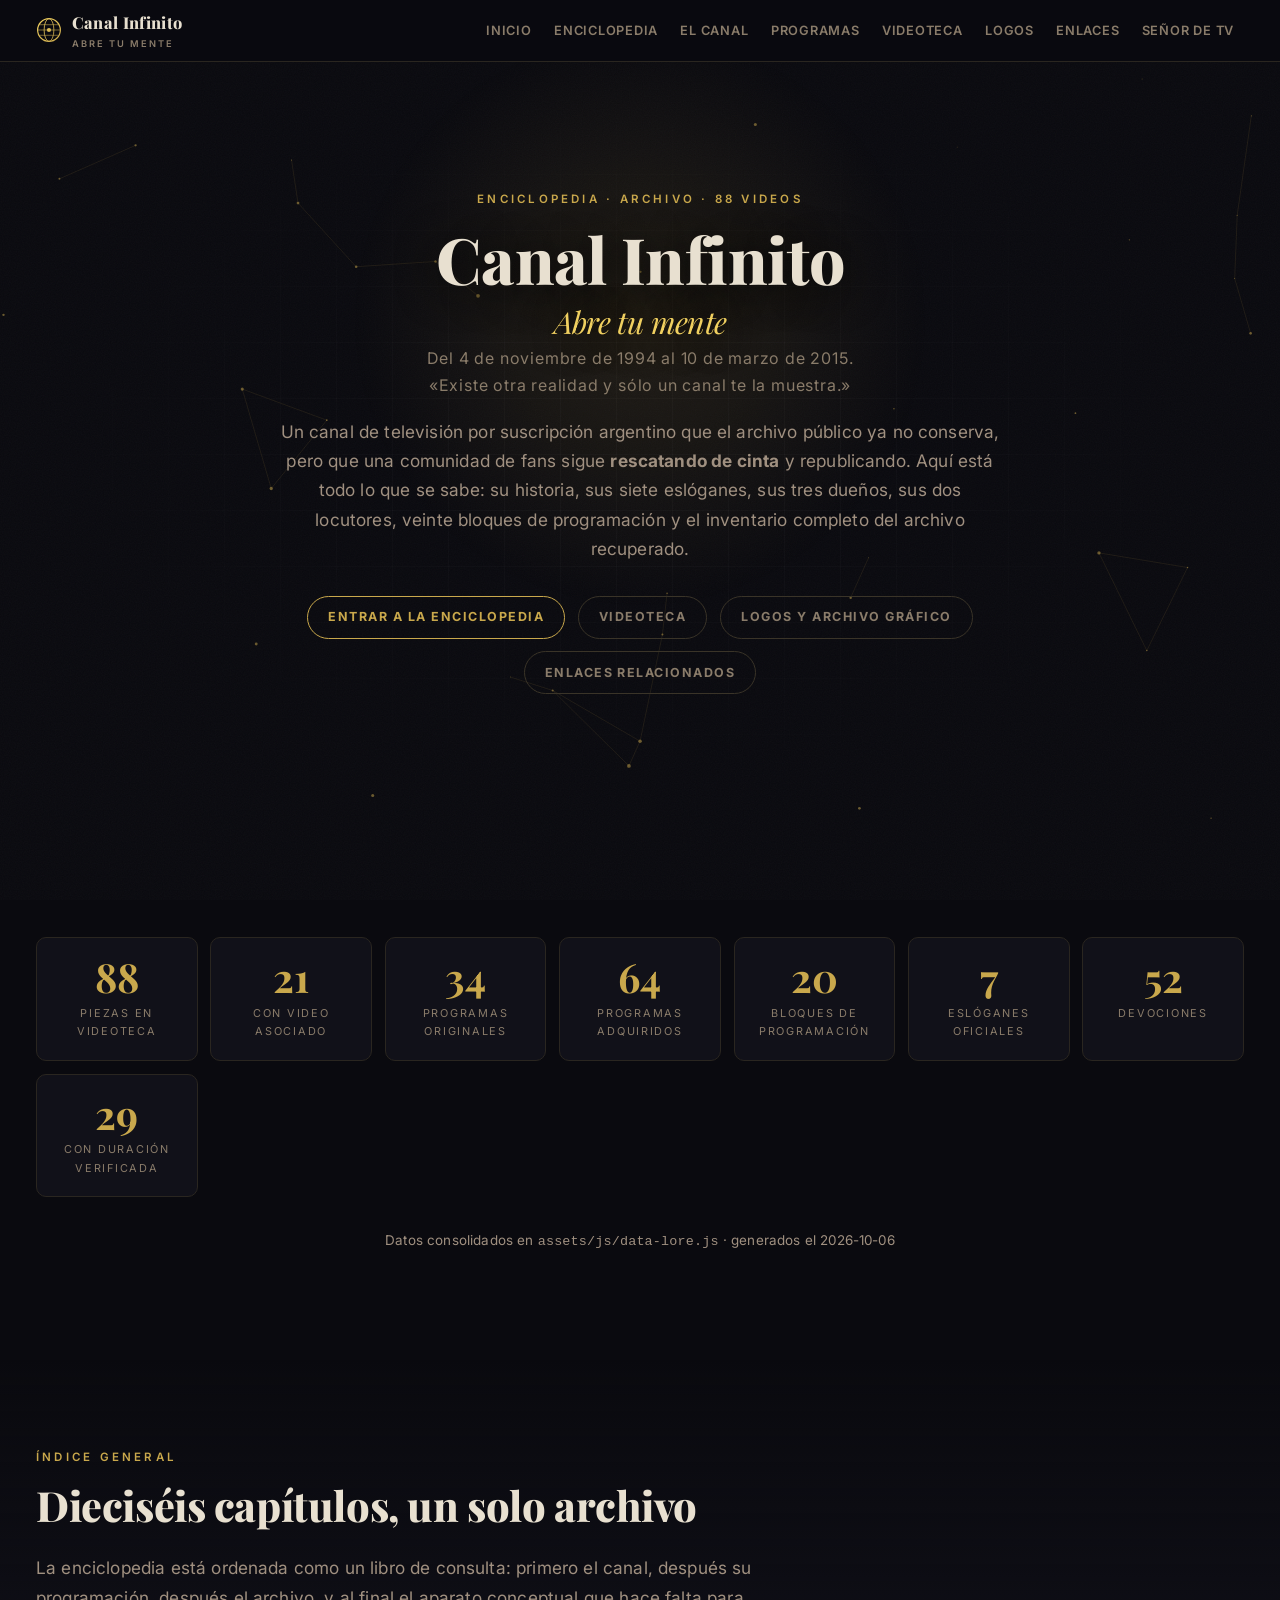
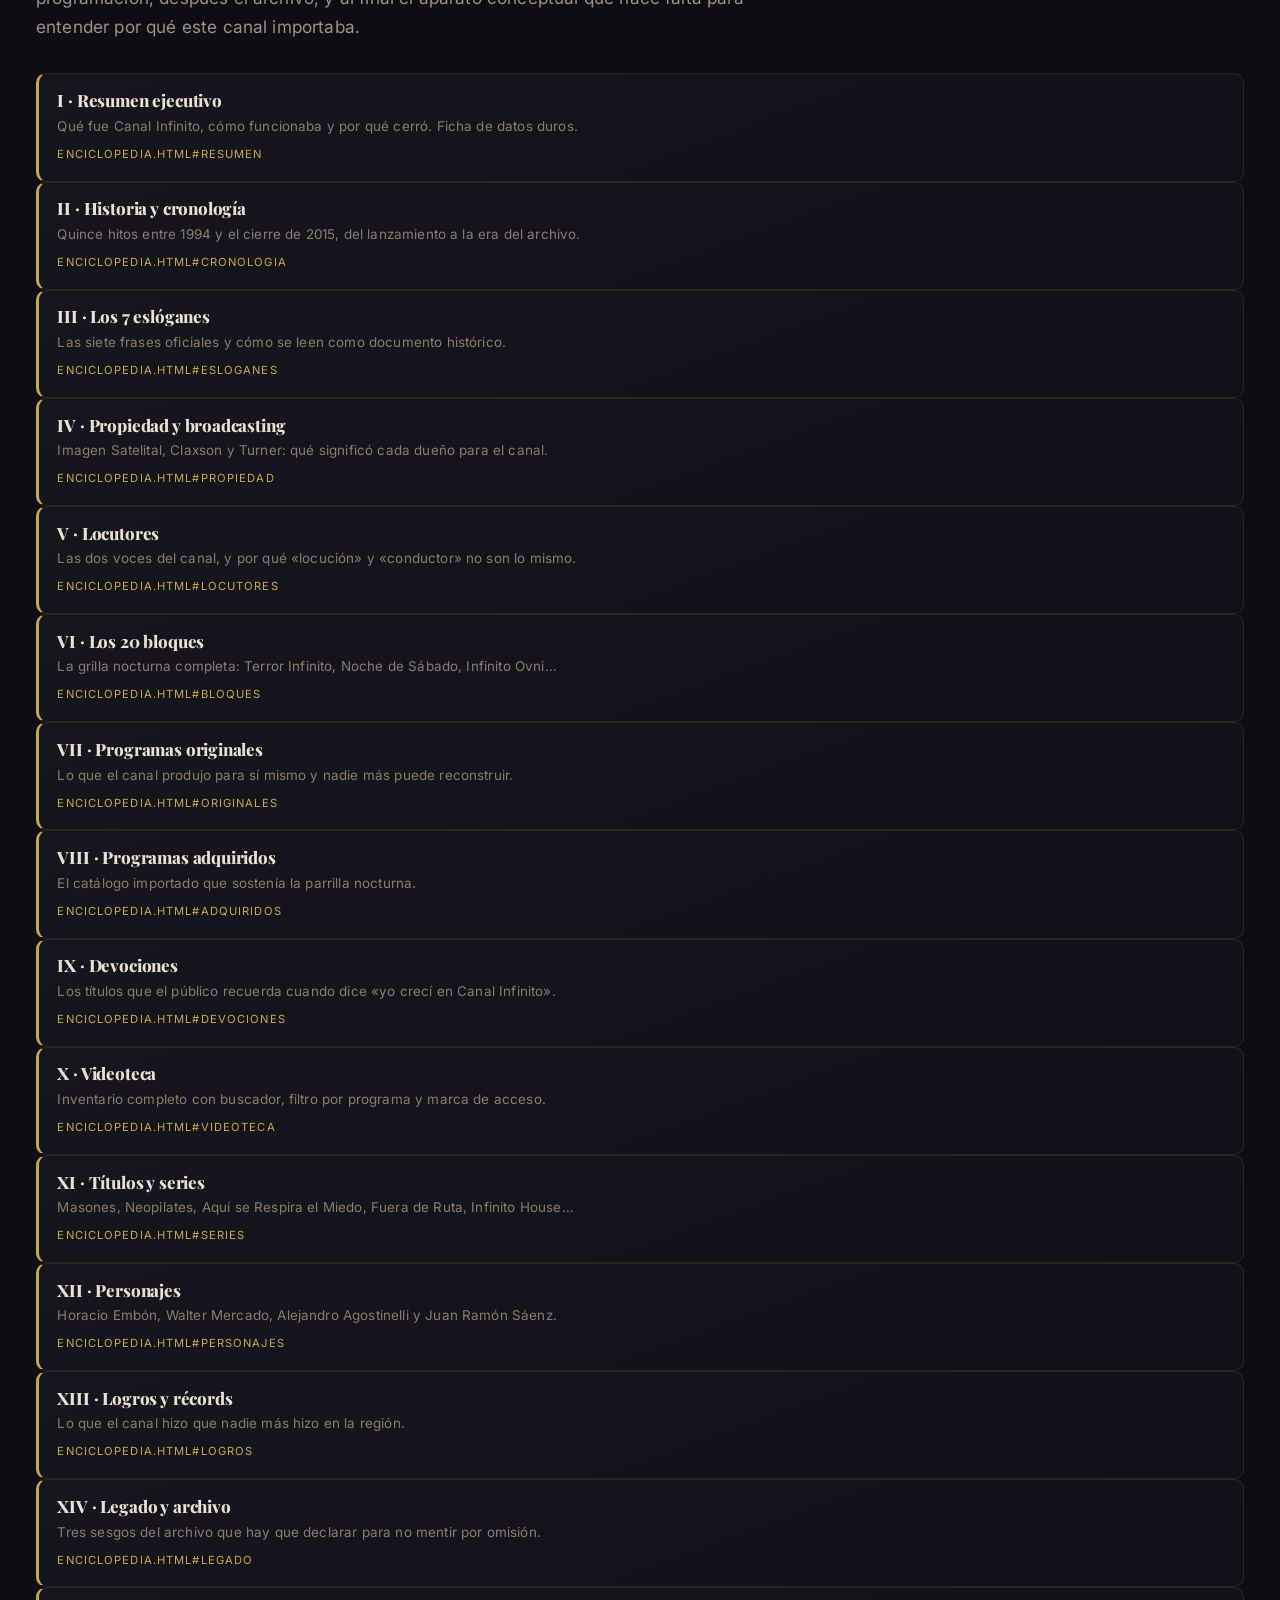
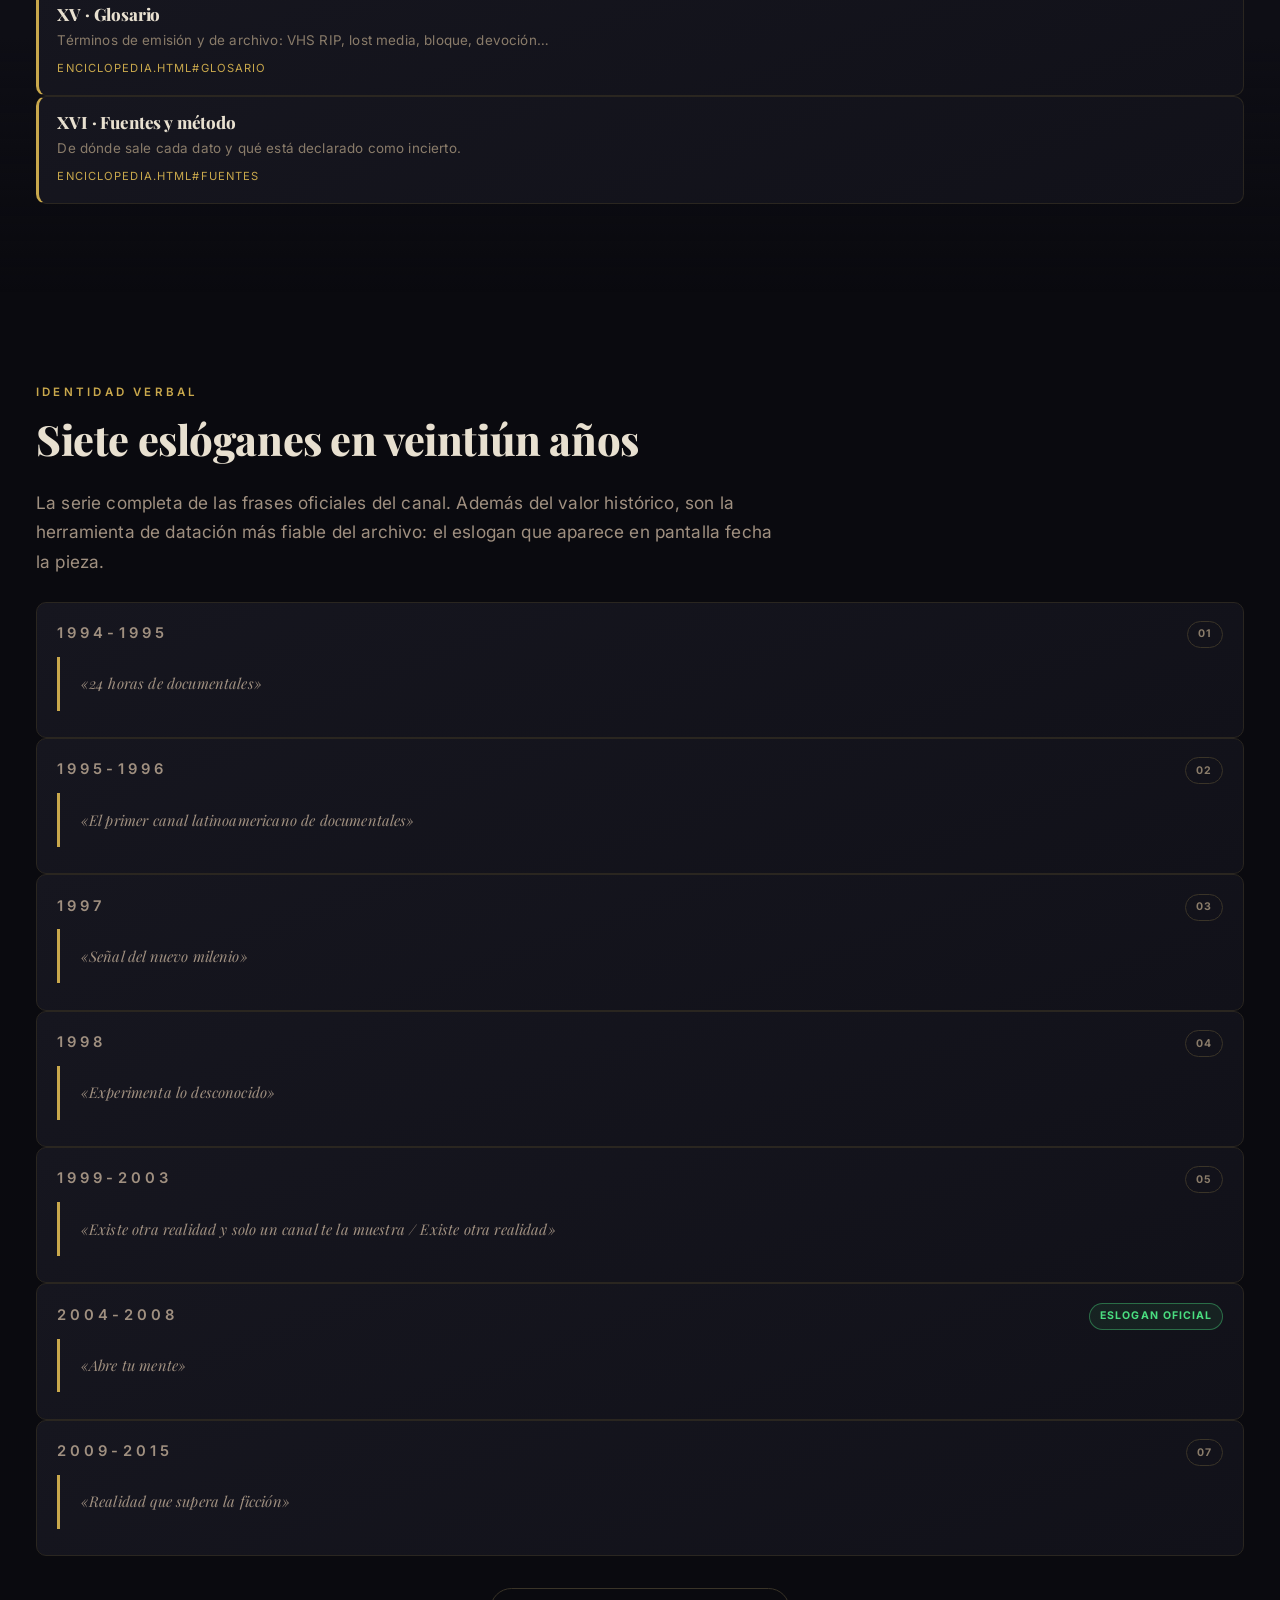
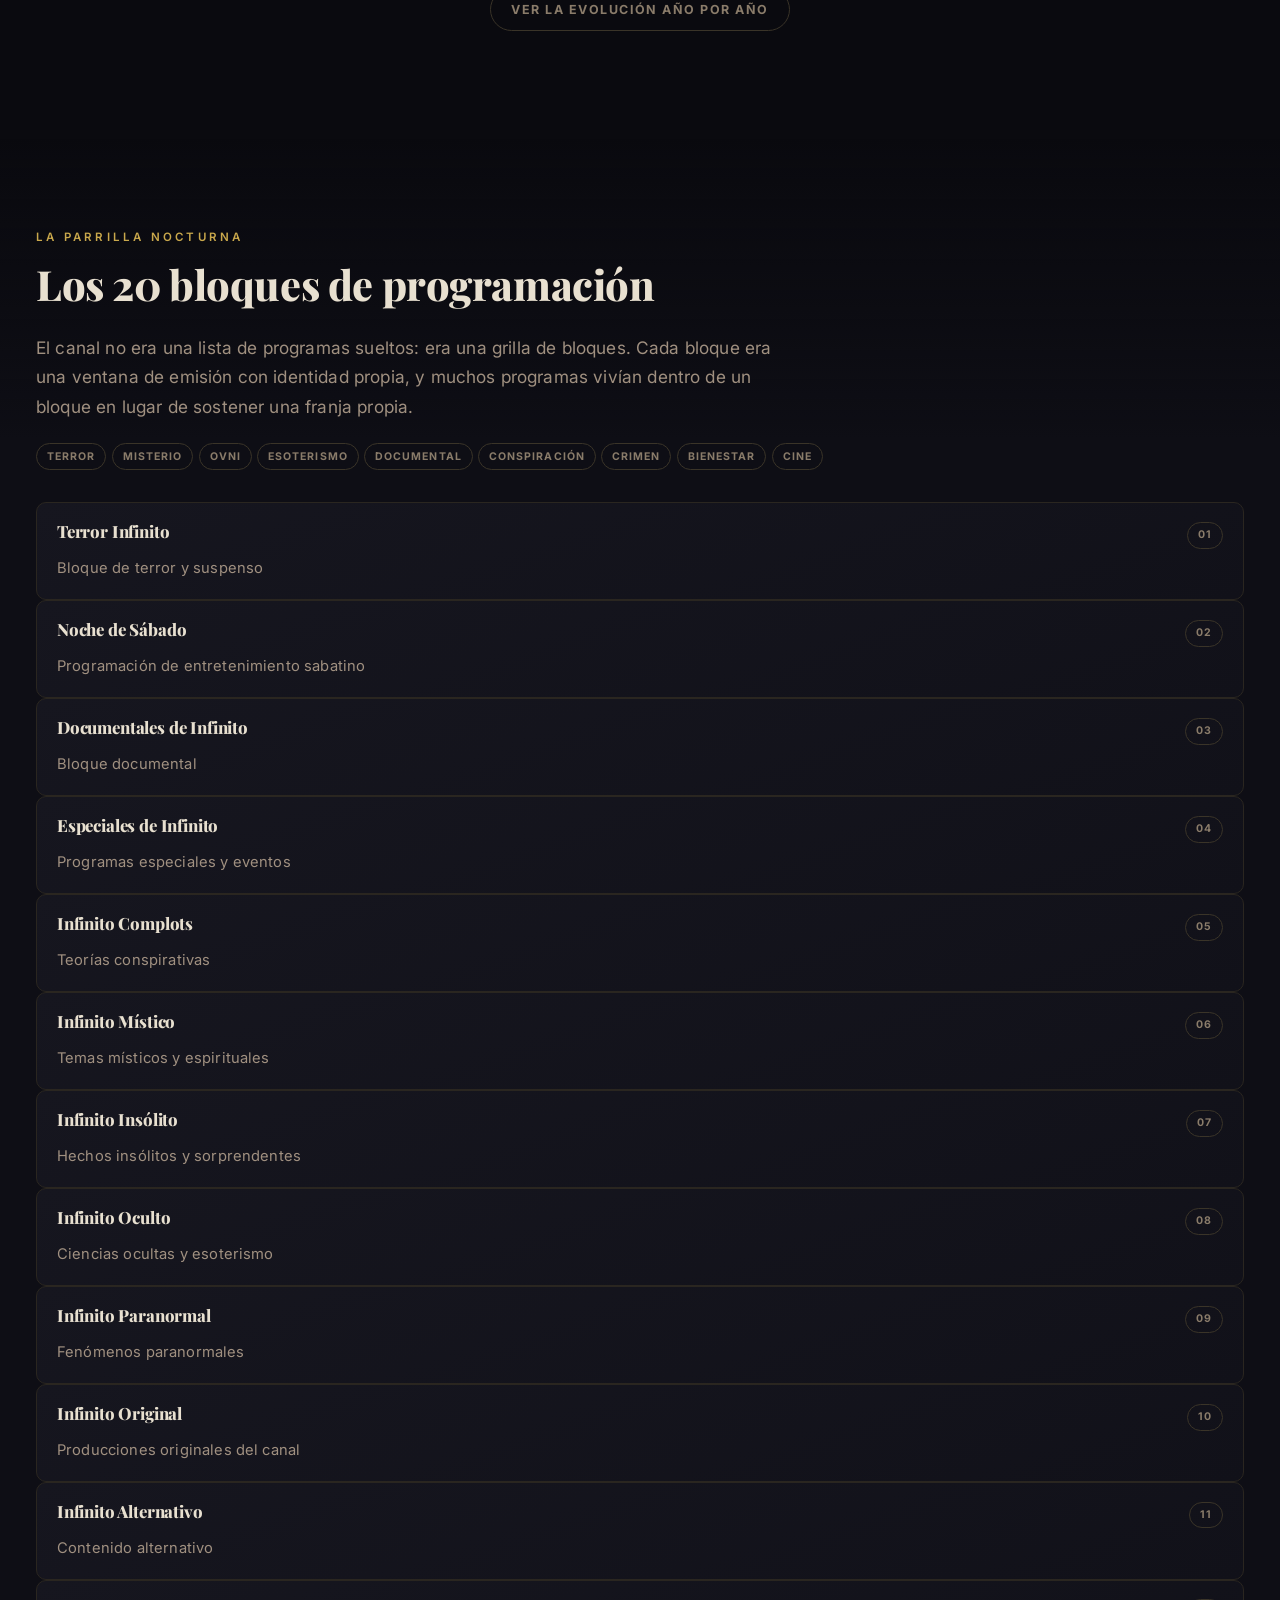
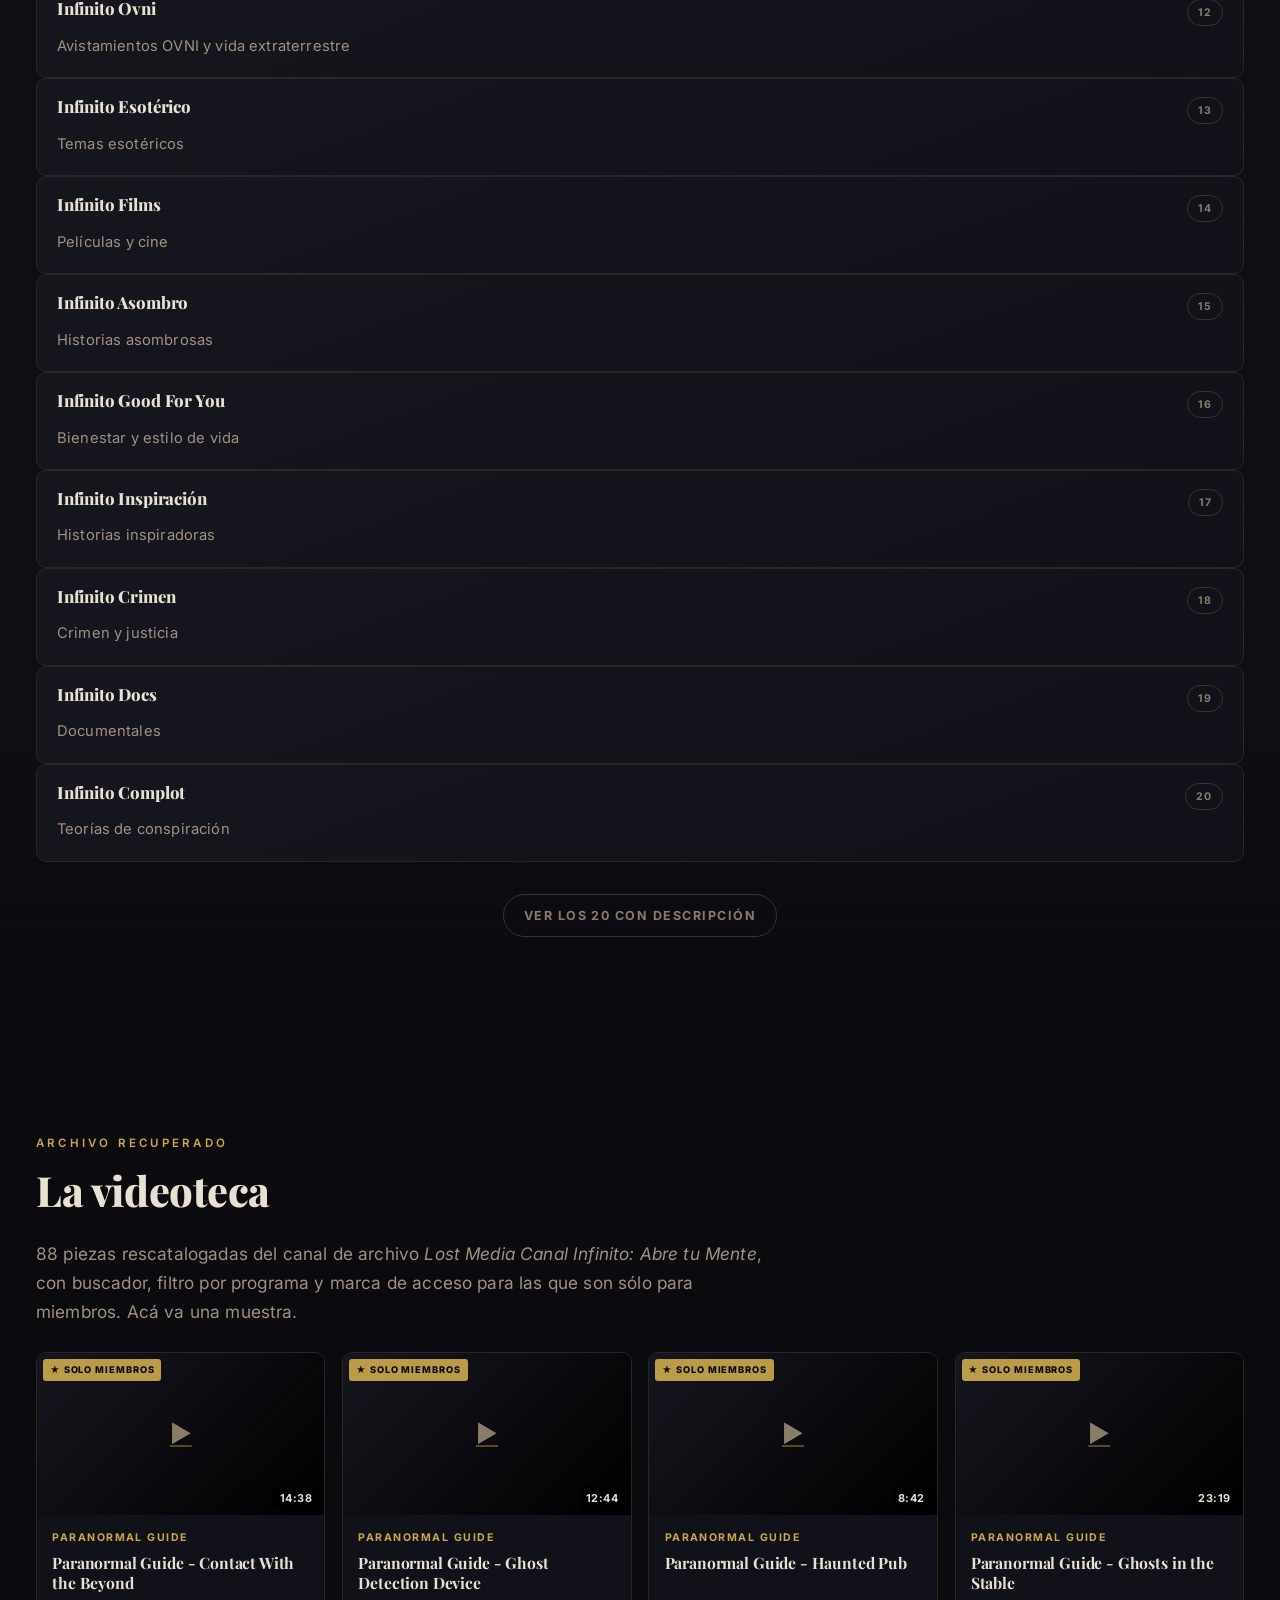
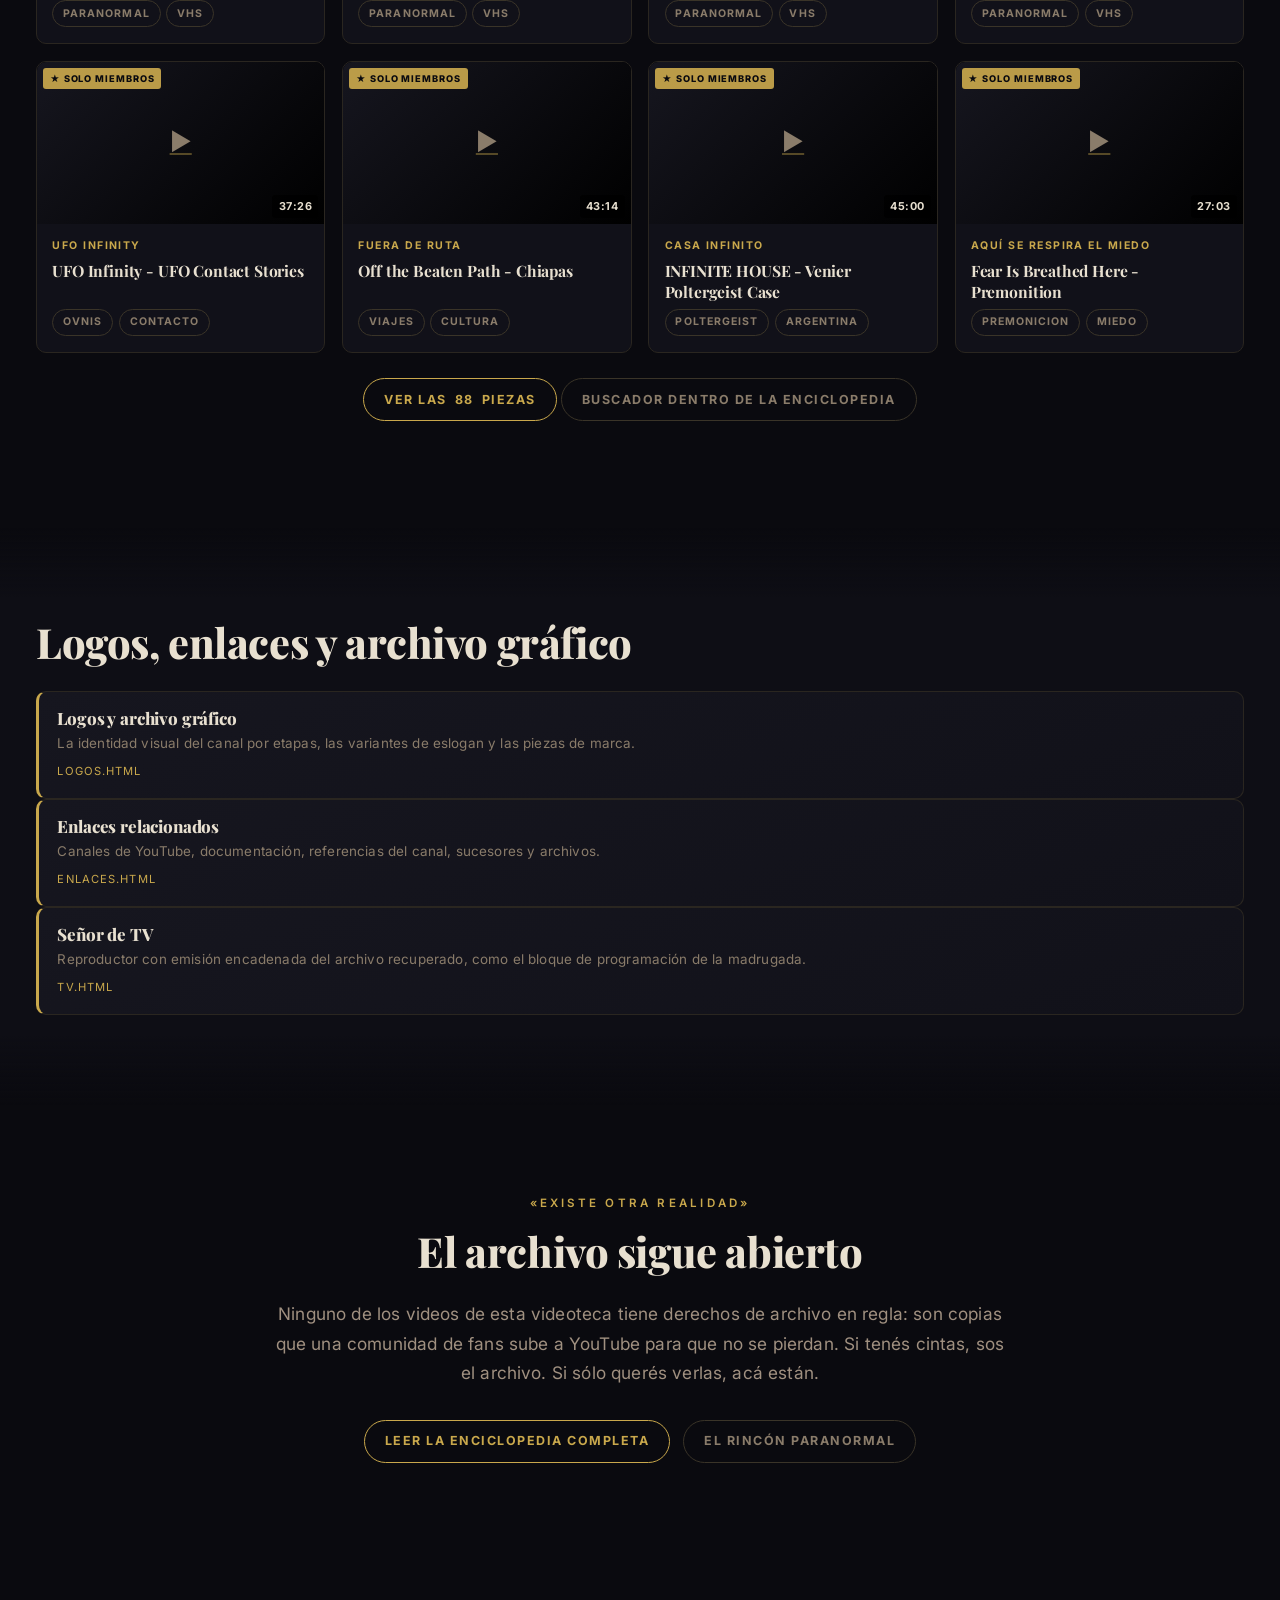
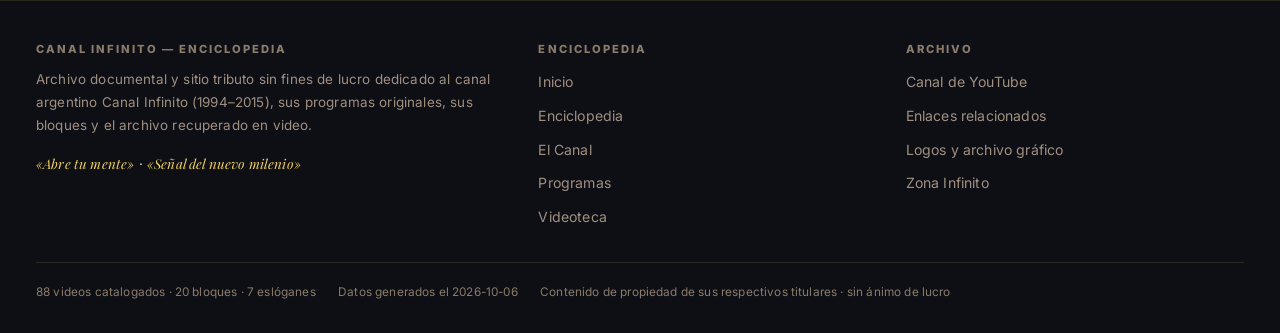
==== commit 2da5cf42: "SEO: URL absoluta en canonical, og:url y og:image; sitemap con loc absolutos Los <loc> del sitemap e" ====
--- a/index.html
+++ b/index.html
@@ -9,15 +9,16 @@
 <meta name="theme-color" content="#0a0a0f">
 <meta name="color-scheme" content="dark">
 <link rel="icon" href="favicon.svg" type="image/svg+xml">
-<link rel="canonical" href="index.html">
+<link rel="canonical" href="https://cha0smagick.github.io/Canal-infinito-Abre-tu-mente-senal-del-nuevo-milenio-web/">
 
 <meta property="og:type" content="website">
 <meta property="og:site_name" content="Canal Infinito — Enciclopedia">
 <meta property="og:locale" content="es_AR">
 <meta property="og:title" content="Canal Infinito — Abre tu mente">
 <meta property="og:description" content="Archivo completo del canal argentino Canal Infinito (1994-2015): historia, eslóganes, programación, videoteca y glosario.">
-<meta property="og:image" content="assets/img/og-cover.svg">
+<meta property="og:image" content="https://cha0smagick.github.io/Canal-infinito-Abre-tu-mente-senal-del-nuevo-milenio-web/assets/img/og-cover.svg">
 <meta property="og:image:alt" content="Canal Infinito — Abre tu mente · Enciclopedia">
+<meta property="og:url" content="https://cha0smagick.github.io/Canal-infinito-Abre-tu-mente-senal-del-nuevo-milenio-web/">
 <meta name="twitter:card" content="summary_large_image">
 
 <link rel="preconnect" href="https://fonts.googleapis.com">
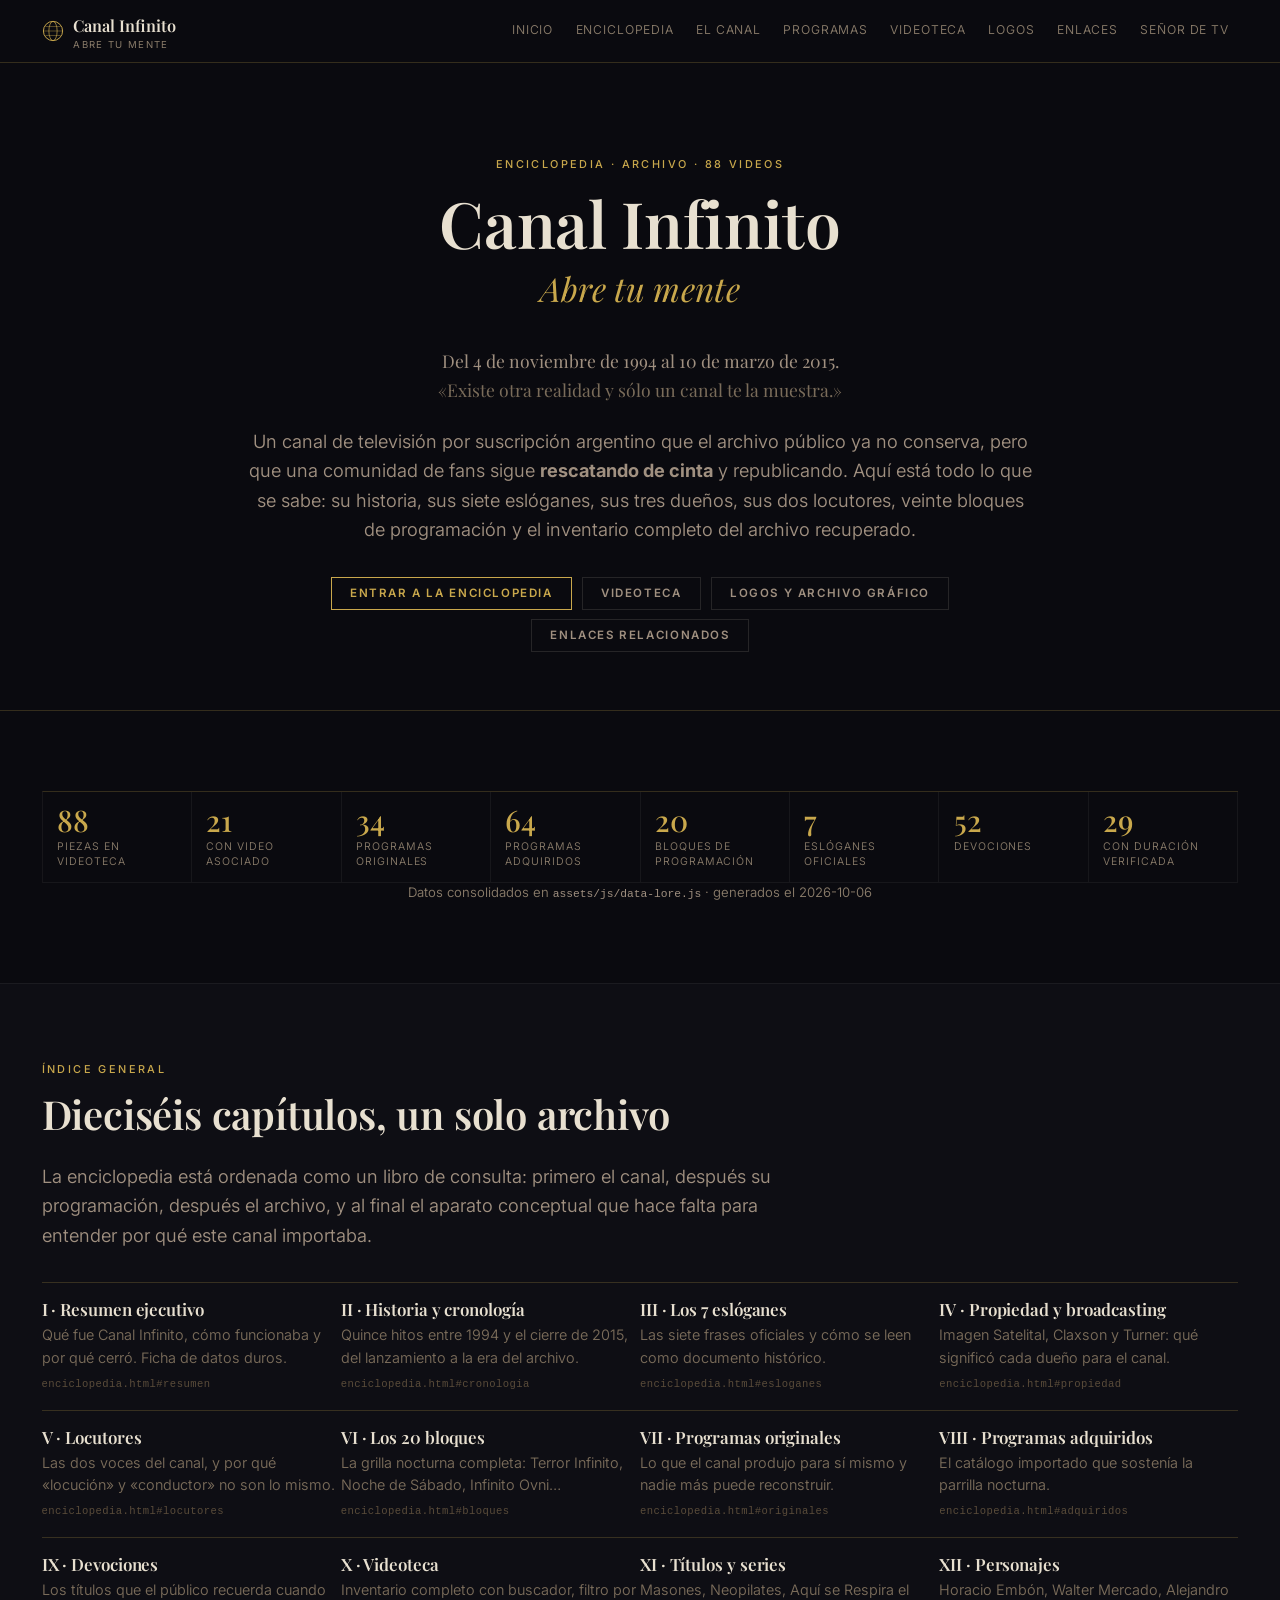
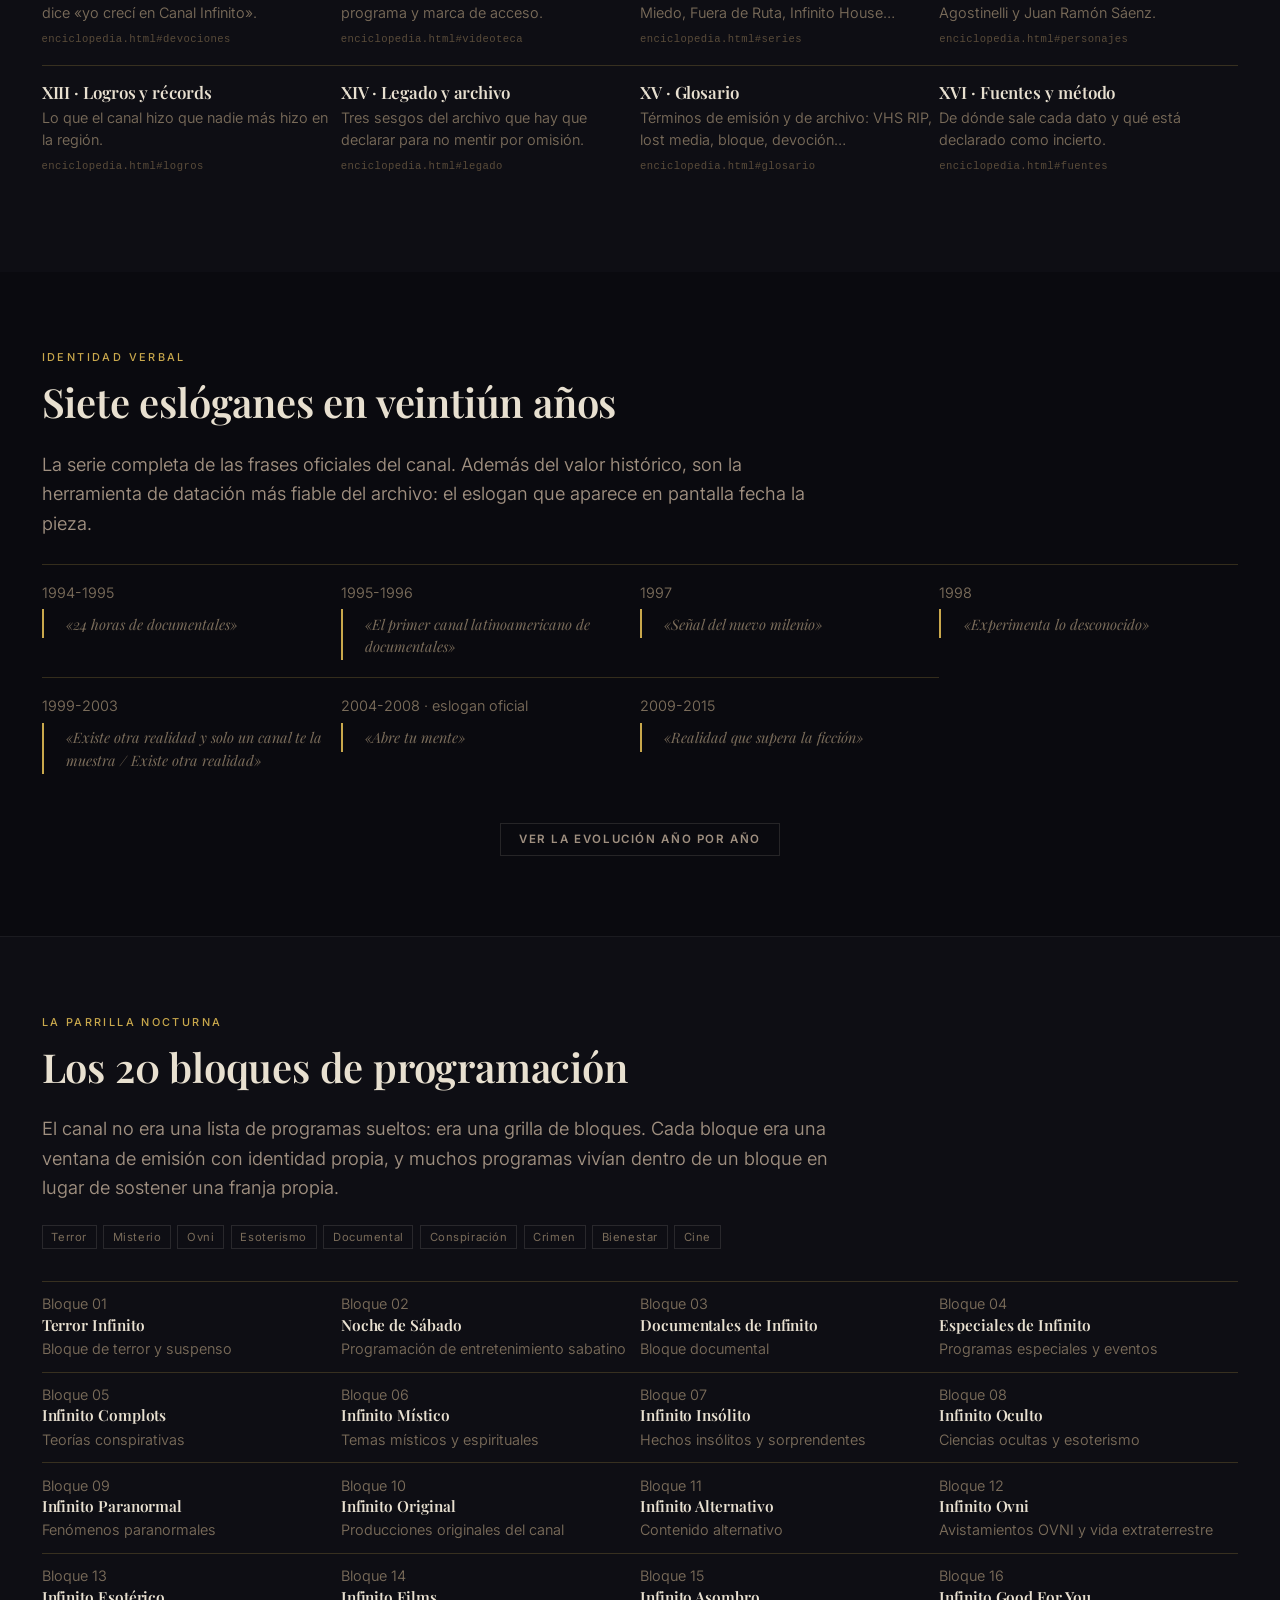
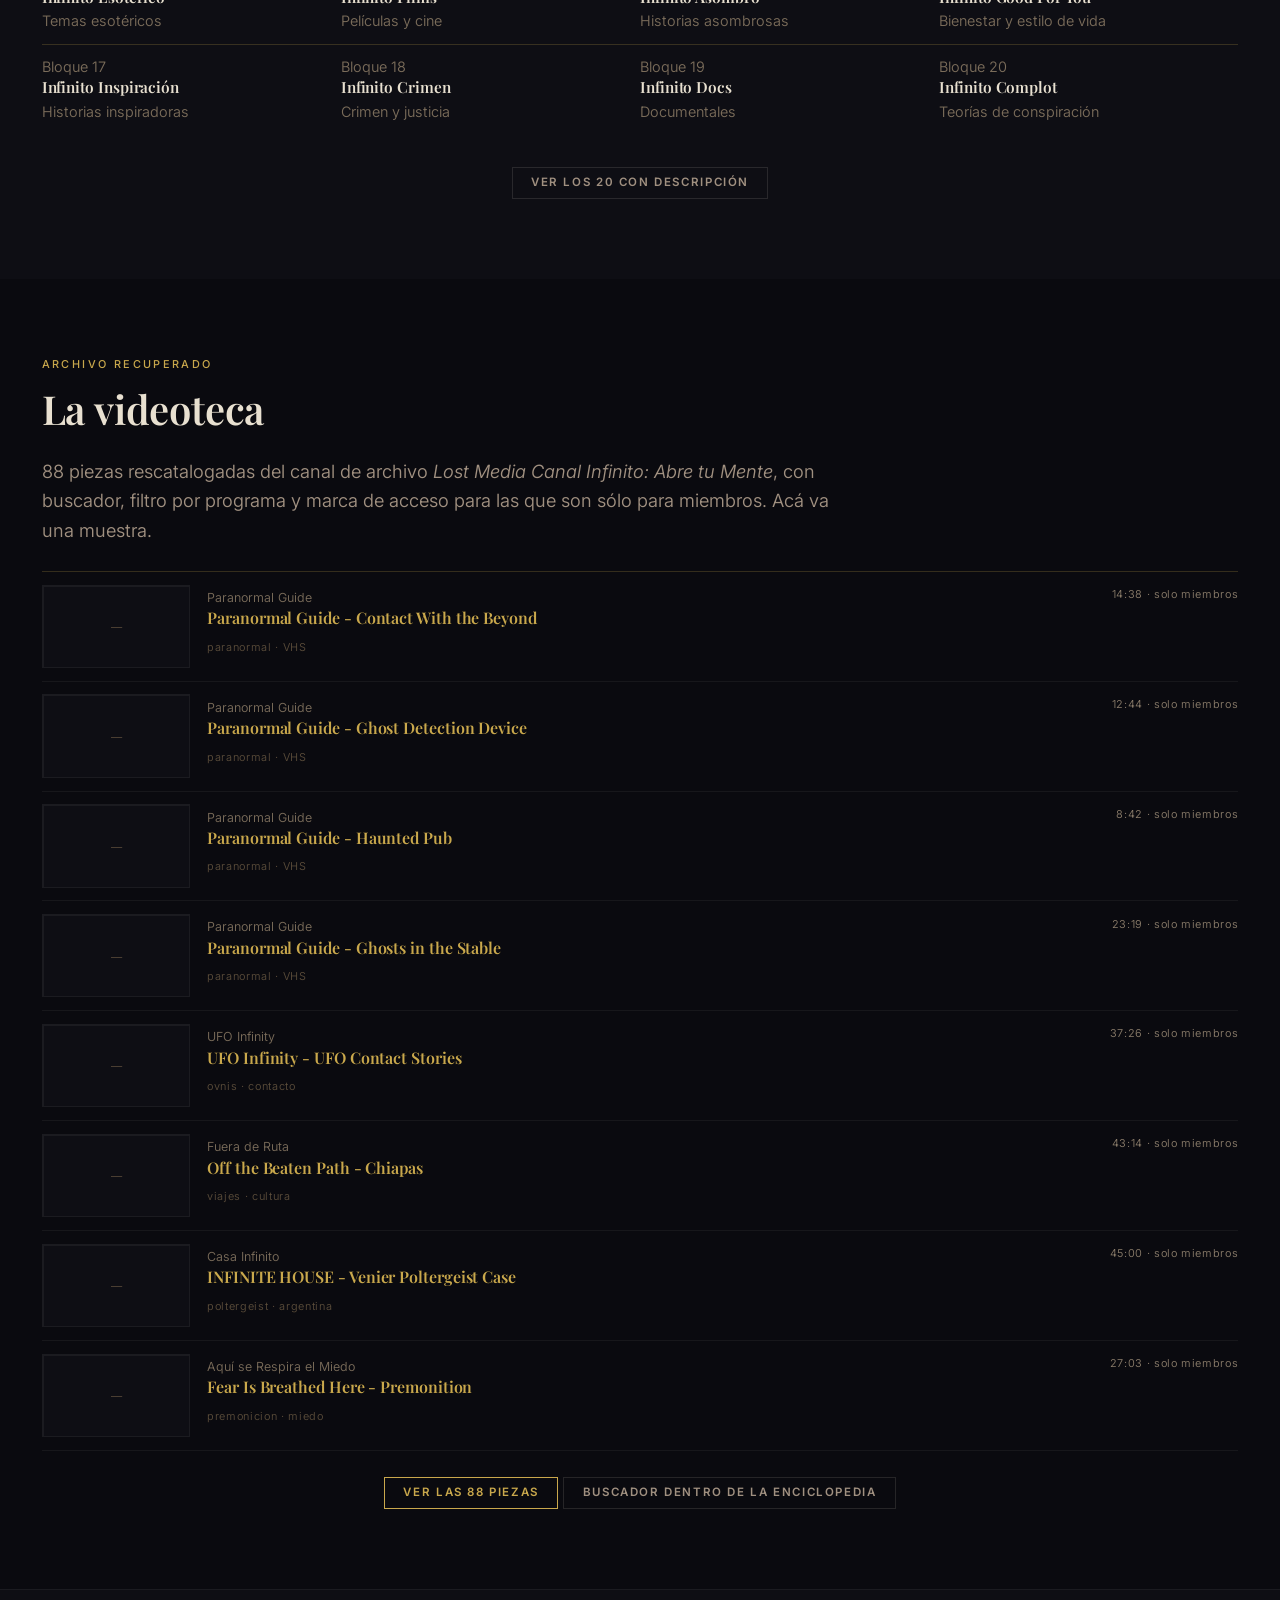
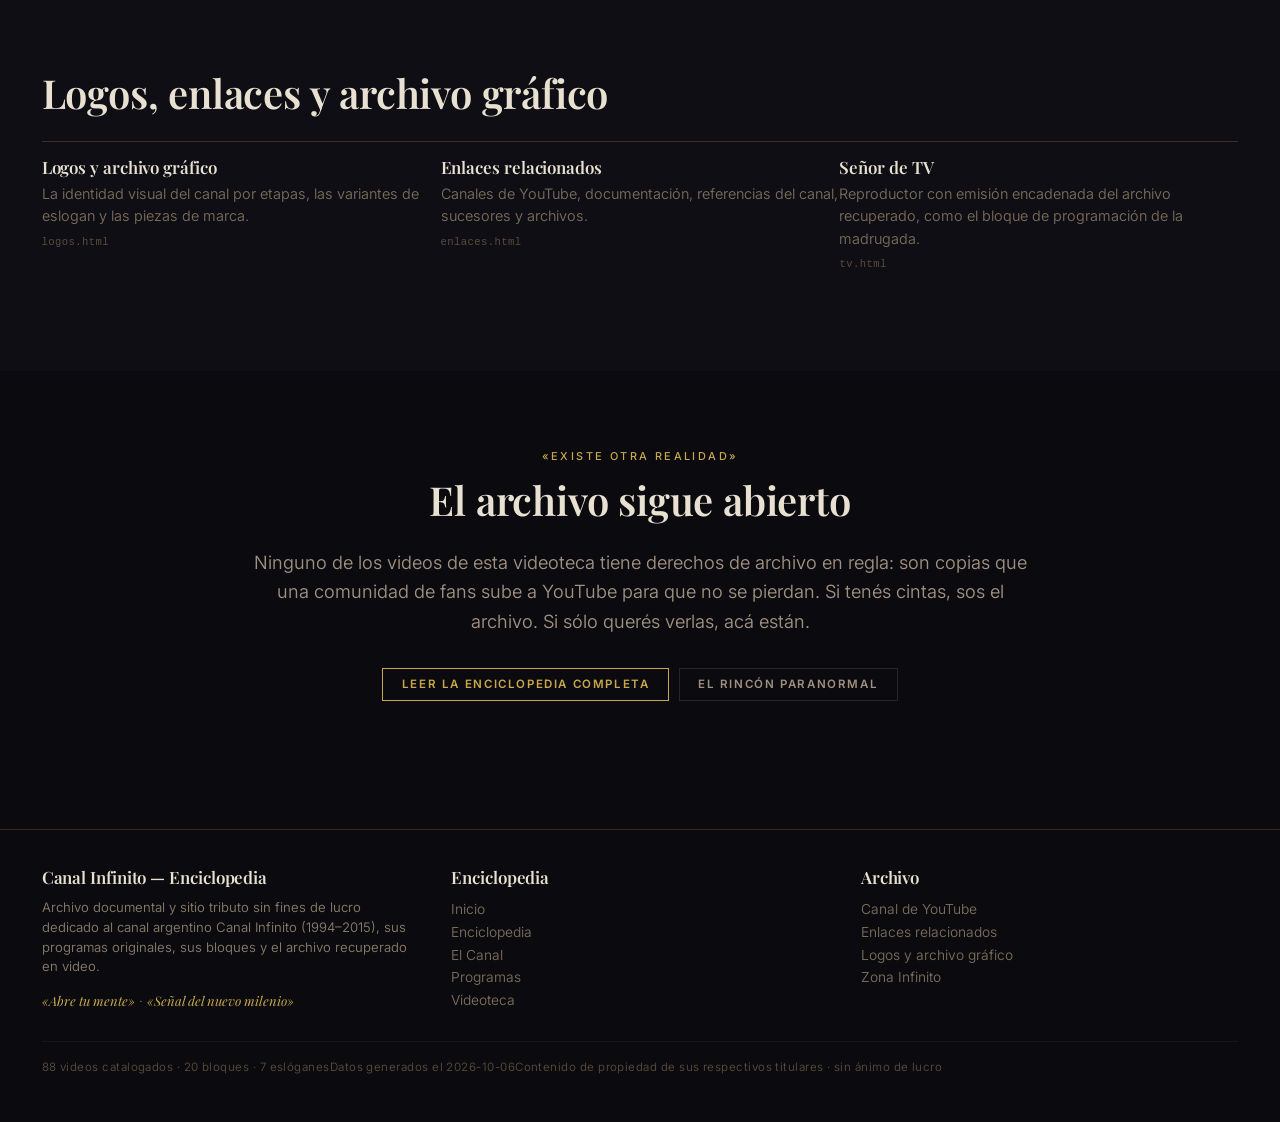
==== commit aaa7f9e4: "De-slop: diseno editorial sobrio + limpieza del repositorio Elimina el AI slop de diseno, maquetacio" ====
--- a/index.html
+++ b/index.html
@@ -51,10 +51,6 @@
 
   <!-- ════════════════ PORTADA ════════════════ -->
   <header class="hero">
-    <canvas class="hero__canvas" id="particle-canvas" aria-hidden="true"></canvas>
-    <div class="hero__glow" aria-hidden="true"></div>
-    <div class="bggrid" aria-hidden="true"></div>
-
     <div class="hero__inner">
       <p class="kicker kicker--gold">Enciclopedia · Archivo · <span data-stat="videos"></span> videos</p>
       <h1>Canal Infinito<em>Abre tu mente</em></h1>
@@ -102,7 +98,6 @@
     <div class="wrap">
       <p class="kicker kicker--gold">Índice general</p>
       <h2 id="mapa">Dieciséis capítulos, un solo archivo</h2>
-      <span class="bar" aria-hidden="true"></span>
       <p class="lead">
         La enciclopedia está ordenada como un libro de consulta: primero el canal, después su
         programación, después el archivo, y al final el aparato conceptual que hace falta para
@@ -199,7 +194,6 @@
     <div class="wrap">
       <p class="kicker kicker--gold">Identidad verbal</p>
       <h2 id="esl">Siete eslóganes en veintiún años</h2>
-      <span class="bar" aria-hidden="true"></span>
       <p class="lead">La serie completa de las frases oficiales del canal. Además del valor histórico, son la herramienta de datación más fiable del archivo: el eslogan que aparece en pantalla fecha la pieza.</p>
       <div class="grid-2" data-render="esloganes" style="margin-top:1.6rem"></div>
       <p class="center" style="margin-top:2rem">
@@ -213,20 +207,19 @@
     <div class="wrap">
       <p class="kicker kicker--gold">La parrilla nocturna</p>
       <h2 id="bloq">Los 20 bloques de programación</h2>
-      <span class="bar" aria-hidden="true"></span>
       <p class="lead">El canal no era una lista de programas sueltos: era una grilla de bloques. Cada bloque era una ventana de emisión con identidad propia, y muchos programas vivían dentro de un bloque en lugar de sostener una franja propia.</p>
       <div class="chips" style="margin:1.4rem 0 2rem">
-        <span class="chip chip--muted">Terror</span>
-        <span class="chip chip--muted">Misterio</span>
-        <span class="chip chip--muted">OVNI</span>
-        <span class="chip chip--muted">Esoterismo</span>
-        <span class="chip chip--muted">Documental</span>
-        <span class="chip chip--muted">Conspiración</span>
-        <span class="chip chip--muted">Crimen</span>
-        <span class="chip chip--muted">Bienestar</span>
-        <span class="chip chip--muted">Cine</span>
-      </div>
-      <div class="grid-4" data-render="bloques"></div>
+        <span class="chip">Terror</span>
+        <span class="chip">Misterio</span>
+        <span class="chip">Ovni</span>
+        <span class="chip">Esoterismo</span>
+        <span class="chip">Documental</span>
+        <span class="chip">Conspiración</span>
+        <span class="chip">Crimen</span>
+        <span class="chip">Bienestar</span>
+        <span class="chip">Cine</span>
+      </div>
+      <div class="grid-3" data-render="bloques"></div>
       <p class="center" style="margin-top:2rem">
         <a class="btn btn--ghost" href="enciclopedia.html#bloques">Ver los 20 con descripción</a>
       </p>
@@ -238,7 +231,6 @@
     <div class="wrap">
       <p class="kicker kicker--gold">Archivo recuperado</p>
       <h2 id="vid">La videoteca</h2>
-      <span class="bar" aria-hidden="true"></span>
       <p class="lead">
         <span data-stat="videos"></span> piezas rescatalogadas del canal de archivo
         <em>Lost Media Canal Infinito: Abre tu Mente</em>, con buscador, filtro por programa y marca
@@ -256,7 +248,6 @@
   <section class="section section--alt" aria-labelledby="extras">
     <div class="wrap">
       <h2 id="extras">Logos, enlaces y archivo gráfico</h2>
-      <span class="bar" aria-hidden="true"></span>
       <div class="grid-3">
         <a class="tile" href="logos.html">
           <h3>Logos y archivo gráfico</h3>
@@ -282,7 +273,6 @@
     <div class="wrap center">
       <p class="kicker kicker--gold">«Existe otra realidad»</p>
       <h2 id="cta">El archivo sigue abierto</h2>
-      <span class="bar" aria-hidden="true" style="margin-inline:auto"></span>
       <p class="lead" style="margin-inline:auto">
         Ninguno de los videos de esta videoteca tiene derechos de archivo en regla: son copias
         que una comunidad de fans sube a YouTube para que no se pierdan. Si tenés cintas, sos el
--- a/assets/css/theme.css
+++ b/assets/css/theme.css
@@ -1,117 +1,101 @@
-/* ============================================================================
-   Canal Infinito — Sistema de diseño compartido (assets/css/theme.css)
-   Paleta y tipografías extraídas del sitio original:
-     bg #0a0a0f · texto #e8e0d0 · oro #c9a84c · oro-claro #f0d060
-   Eslóganes: "Abre tu mente" · "Señal del nuevo milenio"
-   Sin dependencias. Pensado para GitHub Pages (estático).
+/* ==========================================================================
+   CANAL INFINITO — Enciclopedia
+   Hoja de estilo editorial. Sin adornos: ni sombras, ni degradados, ni
+   desenfoques, ni animaciones en bucle. El diseño es tipográfico.
+
+   Paleta heredada del canal:
+     fondo  #0a0a0f · texto #e8e0d0 · oro #c9a84c
+   El oro se usa como tinta de apoyo: filetes, enlaces, marcas pequenas.
    ========================================================================== */
 
-/* ------------------------------------------------------------- 1. TOKENS */
+/* ── 1. Tokens ─────────────────────────────────────────────────────────── */
 :root {
-  /* Superficies */
   --bg: #0a0a0f;
-  --bg-2: #0e0e15;
-  --bg-3: #131320;
-  --panel: #111119;
-  --panel-2: #16161f;
-  --line: #2a2620;
-  --line-2: #3a3428;
-
-  /* Texto */
+  --bg-2: #0e0e14;
   --text: #e8e0d0;
-  --muted: #8a7c6a;
-  --dim: #7a6c5a;
-  --faint: #a09080;
   --gold: #c9a84c;
   --gold-light: #f0d060;
   --gold-deep: #d4af37;
-  --gold-ghost: rgba(201, 168, 76, 0.08);
-  --gold-ghost-2: rgba(201, 168, 76, 0.16);
-
-  /* Semánticos */
-  --ok: #4ade80;
-  --warn: #f0b429;
-  --bad: #f87171;
-  --info: #35c4d9;
-  --purple: #a78bfa;
-
-  /* Tipografía */
-  --serif: 'Playfair Display', Georgia, 'Times New Roman', serif;
-  --sans: 'Inter', -apple-system, BlinkMacSystemFont, 'Segoe UI', Roboto, sans-serif;
-
-  /* Ritmo */
-  --r-sm: 6px;
-  --r: 10px;
-  --r-lg: 16px;
-  --pad: clamp(1rem, 3vw, 2.25rem);
+  --muted: #7a6c5a;
+  --dim: #8a7c6a;
+  --faint: #a09080;
+  --dark: #5a4c3a;
+  --deep: #3a2c1a;
+
+  /* filetes: el unico "ornamento" del sistema */
+  --rule: rgba(201, 168, 76, 0.22);
+  --rule-soft: rgba(232, 224, 208, 0.12);
+  --rule-faint: rgba(232, 224, 208, 0.06);
+  --gold-soft: rgba(201, 168, 76, 0.09);
+
+  --serif: 'Playfair Display', 'Times New Roman', Georgia, serif;
+  --sans: 'Inter', system-ui, -apple-system, 'Segoe UI', sans-serif;
+
   --maxw: 1280px;
+  --measure: 72ch;
   --nav-h: 62px;
-
-  --glow: 0 0 24px rgba(201, 168, 76, 0.22);
-  --glow-strong: 0 0 40px rgba(201, 168, 76, 0.4);
-  --shadow: 0 18px 50px rgba(0, 0, 0, 0.6);
-  --ease: cubic-bezier(0.22, 1, 0.36, 1);
-}
-
-/* ----------------------------------------------------------- 2. RESET */
-*,
-*::before,
-*::after { box-sizing: border-box; }
+  --pad: clamp(1.1rem, 4vw, 2.6rem);
+}
+
+/* ── 2. Reset ──────────────────────────────────────────────────────────── */
+*, *::before, *::after { box-sizing: border-box; }
 
 html {
+  -webkit-text-size-adjust: 100%;
   scroll-behavior: smooth;
-  scroll-padding-top: calc(var(--nav-h) + 1rem);
-  -webkit-text-size-adjust: 100%;
+  scroll-padding-top: calc(var(--nav-h) + 1.5rem);
 }
 
 body {
   margin: 0;
-  min-height: 100vh;
   background: var(--bg);
   color: var(--text);
   font-family: var(--sans);
-  font-size: 16px;
-  line-height: 1.7;
-  letter-spacing: 0.01em;
-  overflow-x: hidden;
-}
-
-img, svg, iframe, video { max-width: 100%; display: block; }
-iframe { border: 0; }
-
-a { color: var(--gold); text-decoration-color: rgba(201, 168, 76, 0.4); text-underline-offset: 3px; }
+  font-size: 17px;
+  line-height: 1.65;
+  font-weight: 350;
+  -webkit-font-smoothing: antialiased;
+  text-rendering: optimizeLegibility;
+}
+
+img, svg, video, iframe { max-width: 100%; display: block; }
+ul, ol { margin: 0; padding: 0; }
+li { list-style: none; }
+table { border-collapse: collapse; width: 100%; }
+
+a { color: var(--gold); text-decoration: none; }
 a:hover { color: var(--gold-light); }
 
+::selection { background: var(--gold); color: var(--bg); }
+
 :focus-visible {
-  outline: 2px solid var(--gold-light);
+  outline: 2px solid var(--gold);
   outline-offset: 3px;
-  border-radius: 3px;
-}
-
-::selection { background: var(--gold); color: #0a0a0f; }
-
-/* Grano sutil de la marca (mismo spirit que el original) */
-body::before {
-  content: '';
-  position: fixed;
-  inset: 0;
-  pointer-events: none;
-  z-index: 1;
-  opacity: 0.035;
-  background-image: url("data:image/svg+xml,%3Csvg xmlns='http://www.w3.org/2000/svg' width='160' height='160'%3E%3Cfilter id='n'%3E%3CfeTurbulence type='fractalNoise' baseFrequency='0.85' numOctaves='3'/%3E%3C/filter%3E%3Crect width='160' height='160' filter='url(%23n)'/%3E%3C/svg%3E");
-}
-
-/* ------------------------------------------------- 3. ACCESIBILIDAD */
+}
+
+hr {
+  border: 0;
+  border-top: 1px solid var(--rule);
+  margin: 2.5rem 0;
+}
+
+code, kbd, samp {
+  font-family: ui-monospace, 'SF Mono', Menlo, Consolas, monospace;
+  font-size: 0.86em;
+  color: var(--faint);
+}
+
+/* ── 3. Accesibilidad ───────────────────────────────────────────────────── */
 .skip-link {
   position: absolute;
   left: -9999px;
   top: 0;
-  z-index: 999;
+  z-index: 200;
   background: var(--gold);
-  color: #0a0a0f;
-  padding: 0.75rem 1.25rem;
-  font-weight: 700;
-  border-radius: 0 0 var(--r-sm) 0;
+  color: var(--bg);
+  padding: 0.6rem 1rem;
+  font: 600 0.8rem/1 var(--sans);
+  letter-spacing: 0.06em;
 }
 .skip-link:focus { left: 0; }
 
@@ -128,595 +112,866 @@
 @media (prefers-reduced-motion: reduce) {
   html { scroll-behavior: auto; }
   *, *::before, *::after {
-    animation-duration: 0.01ms !important;
+    animation-duration: 0.001ms !important;
     animation-iteration-count: 1 !important;
-    transition-duration: 0.01ms !important;
+    transition-duration: 0.001ms !important;
   }
 }
 
-/* --------------------------------------------------------- 4. TIPOGRAFÍA */
+/* ── 4. Tipografia editorial ────────────────────────────────────────────── */
 h1, h2, h3, h4 {
   font-family: var(--serif);
-  font-weight: 800;
-  line-height: 1.15;
+  font-weight: 600;
+  line-height: 1.16;
+  letter-spacing: -0.005em;
+  color: var(--text);
   margin: 0 0 0.6em;
-  letter-spacing: -0.01em;
-}
-h1 { font-size: clamp(2.1rem, 6vw, 4rem); }
-h2 { font-size: clamp(1.6rem, 3.6vw, 2.6rem); }
-h3 { font-size: clamp(1.15rem, 2.2vw, 1.55rem); }
-h4 { font-size: 1.05rem; }
+  text-wrap: balance;
+}
+
+h1 { font-size: clamp(2.4rem, 6vw, 4rem); }
+h2 { font-size: clamp(1.7rem, 3.6vw, 2.5rem); }
+h3 { font-size: clamp(1.2rem, 2.2vw, 1.5rem); }
+h4 { font-size: 1.06rem; }
 
 p { margin: 0 0 1.1em; }
-em.tagline {
+p:last-child { margin-bottom: 0; }
+
+/* courant: rotulo de seccion, versalitas DIGITALES, sin brillos */
+.kicker {
+  font: 500 0.68rem/1 var(--sans);
+  letter-spacing: 0.22em;
+  text-transform: uppercase;
+  color: var(--dim);
+  margin: 0 0 1rem;
+}
+.kicker--gold { color: var(--gold); }
+
+h1 em {
+  display: block;
   font-family: var(--serif);
   font-style: italic;
-  color: var(--gold-light);
-}
-
-.kicker {
-  font-size: 0.72rem;
-  letter-spacing: 0.28em;
-  text-transform: uppercase;
-  color: var(--muted);
-  font-weight: 600;
-}
-.kicker--gold { color: var(--gold); }
-
-.lead { font-size: 1.08rem; color: var(--faint); max-width: 68ch; }
-.prose p { max-width: 72ch; }
-
-/* --------------------------------------------------------- 5. LAYOUT */
+  font-weight: 400;
+  font-size: 0.52em;
+  color: var(--gold);
+  letter-spacing: 0.01em;
+  margin-top: 0.28em;
+}
+
+/* filete de imprenta: una raya, no una barra con resplandor */
+.bar {
+  display: block;
+  width: 56px;
+  height: 1px;
+  background: var(--gold);
+  margin: 1.1rem 0 1.4rem;
+}
+.bar[style*="margin-inline"] { margin-inline: auto; }
+
+.lead {
+  font-size: 1.14rem;
+  line-height: 1.62;
+  color: var(--faint);
+  max-width: var(--measure);
+}
+
+.prose { max-width: var(--measure); }
+.prose--list > * + * { margin-top: 1em; }
+.prose h3, .prose h4 { margin-top: 2em; }
+
+.muted { color: var(--muted); }
+.faint { color: var(--dim); }
+.small { font-size: 0.82rem; line-height: 1.5; }
+.nowrap { white-space: nowrap; }
+.center { text-align: center; }
+.center > .lead, .center > .prose { margin-inline: auto; }
+
+.mt-0 { margin-top: 0; }
+.mb-0 { margin-bottom: 0; }
+.hide { display: none !important; }
+.flex { display: flex; gap: 0.8rem; flex-wrap: wrap; align-items: center; }
+
+/* ── 5. Estructura ─────────────────────────────────────────────────────── */
 .wrap { width: 100%; max-width: var(--maxw); margin-inline: auto; padding-inline: var(--pad); }
-.section { padding-block: clamp(3rem, 7vw, 6rem); position: relative; z-index: 2; }
-.section--alt { background: linear-gradient(180deg, transparent, var(--bg-2) 12%, var(--bg-2) 88%, transparent); }
-.stack > * + * { margin-top: 1rem; }
-
-.grid { display: grid; gap: 1.1rem; }
+
+.section { padding: clamp(2.6rem, 7vw, 5rem) 0; }
+.section + .section { border-top: 1px solid var(--rule-faint); }
+.section--alt { background: var(--bg-2); }
+.section--alt + .section { border-top: 0; }
+
+.grid-2, .grid-3, .grid-4 {
+  display: grid;
+  gap: 0;
+  align-items: start;
+}
 .grid-2 { grid-template-columns: repeat(auto-fit, minmax(280px, 1fr)); }
-.grid-3 { grid-template-columns: repeat(auto-fill, minmax(250px, 1fr)); }
-.grid-4 { grid-template-columns: repeat(auto-fill, minmax(200px, 1fr)); }
-
-/* Barra dorada decorativa (firma del sitio original) */
-.bar {
-  width: 220px; height: 6px;
-  background: linear-gradient(90deg, var(--gold), var(--gold-light));
-  border-radius: 3px;
-  box-shadow: var(--glow);
-  margin-bottom: 1.1rem;
-}
-
-/* ------------------------------------------------------------ 6. NAV */
+.grid-3 { grid-template-columns: repeat(auto-fit, minmax(240px, 1fr)); }
+.grid-4 { grid-template-columns: repeat(auto-fit, minmax(190px, 1fr)); }
+
+/* ── 6. Navegacion ─────────────────────────────────────────────────────── */
 .nav {
   position: sticky;
   top: 0;
-  z-index: 50;
-  height: var(--nav-h);
+  z-index: 90;
+  background: var(--bg);
+  border-bottom: 1px solid var(--rule);
+}
+.nav__inner {
+  width: 100%;
+  max-width: var(--maxw);
+  margin-inline: auto;
+  padding: 0 var(--pad);
+  min-height: var(--nav-h);
   display: flex;
   align-items: center;
-  background: rgba(10, 10, 15, 0.88);
-  backdrop-filter: blur(14px);
-  -webkit-backdrop-filter: blur(14px);
-  border-bottom: 1px solid var(--line);
-}
-.nav__inner {
-  width: 100%; max-width: var(--maxw); margin-inline: auto;
-  padding-inline: var(--pad);
-  display: flex; align-items: center; gap: 1rem;
-}
-.nav__brand { display: flex; align-items: center; gap: 0.6rem; font-family: var(--serif); font-weight: 800; color: var(--text); text-decoration: none; white-space: nowrap; }
-.nav__brand svg { width: 26px; height: 26px; flex: none; }
-.nav__brand span { font-size: 1.02rem; letter-spacing: 0.02em; }
-.nav__brand small { display: block; font-family: var(--sans); font-size: 0.58rem; letter-spacing: 0.22em; text-transform: uppercase; color: var(--muted); font-weight: 600; }
-
-.nav__links { margin-left: auto; display: flex; gap: 0.15rem; align-items: center; }
+  gap: 1.4rem;
+}
+.nav__brand {
+  display: flex;
+  align-items: center;
+  gap: 0.6rem;
+  font-family: var(--serif);
+  font-size: 1.02rem;
+  font-weight: 600;
+  color: var(--text);
+  white-space: nowrap;
+}
+.nav__brand:hover { color: var(--gold-light); }
+.nav__brand svg { width: 22px; height: 22px; flex: none; }
+
+.nav__links {
+  display: flex;
+  gap: 0.2rem;
+  margin-left: auto;
+  flex-wrap: wrap;
+}
 .nav__links a {
-  color: var(--muted); text-decoration: none;
-  font-size: 0.8rem; font-weight: 600;
-  letter-spacing: 0.06em; text-transform: uppercase;
-  padding: 0.5rem 0.62rem; border-radius: var(--r-sm);
-  transition: color 0.2s, background 0.2s;
-}
-.nav__links a:hover { color: var(--gold-light); background: var(--gold-ghost); }
-.nav__links a[aria-current='page'] { color: var(--gold); background: var(--gold-ghost); box-shadow: inset 0 -2px 0 var(--gold); }
+  display: block;
+  padding: 0.5rem 0.6rem;
+  font-size: 0.76rem;
+  letter-spacing: 0.07em;
+  text-transform: uppercase;
+  color: var(--dim);
+  border-bottom: 1px solid transparent;
+}
+.nav__links a:hover { color: var(--gold); }
+.nav__links a[aria-current="page"] { color: var(--gold); border-bottom-color: var(--gold); }
 
 .nav__burger {
-  display: none; margin-left: auto;
-  background: none; border: 1px solid var(--line-2); color: var(--gold);
-  border-radius: var(--r-sm); padding: 0.4rem 0.6rem; cursor: pointer; font-size: 1.1rem;
-}
+  display: none;
+  margin-left: auto;
+  background: none;
+  border: 1px solid var(--rule);
+  border-radius: 0;
+  color: var(--text);
+  font: 600 0.7rem/1 var(--sans);
+  letter-spacing: 0.1em;
+  text-transform: uppercase;
+  padding: 0.5rem 0.7rem;
+  cursor: pointer;
+}
+
 @media (max-width: 900px) {
   .nav__burger { display: block; }
   .nav__links {
-    position: absolute; inset: var(--nav-h) 0 auto 0;
-    flex-direction: column; align-items: stretch;
-    background: var(--bg-2); border-bottom: 1px solid var(--line);
-    padding: 0.6rem var(--pad) 1rem; gap: 0.1rem;
+    display: none;
+    width: 100%;
+    margin-left: 0;
+    padding-bottom: 0.8rem;
+    flex-direction: column;
   }
-  .nav__links[hidden] { display: none; }
-  .nav__links a { padding: 0.7rem 0.5rem; font-size: 0.9rem; }
-}
-
-/* --------------------------------------------------------- 7. BOTONES */
+  .nav__inner { flex-wrap: wrap; padding-top: 0.5rem; }
+  .nav__links.is-open { display: flex; }
+  .nav__links a { padding: 0.55rem 0; border-bottom: 1px solid var(--rule-faint); }
+}
+
+/* ── 7. Botones ────────────────────────────────────────────────────────── */
 .btn {
-  display: inline-flex; align-items: center; gap: 0.5rem;
-  padding: 0.62rem 1.25rem;
+  display: inline-block;
+  padding: 0.6rem 1.15rem;
   border: 1px solid var(--gold);
-  border-radius: 100px;
+  border-radius: 0;
   background: transparent;
   color: var(--gold);
-  font-family: var(--sans);
-  font-size: 0.78rem; font-weight: 700;
-  letter-spacing: 0.12em; text-transform: uppercase;
-  text-decoration: none; cursor: pointer;
-  transition: all 0.25s var(--ease);
-}
-.btn:hover { background: var(--gold); color: #0a0a0f; box-shadow: var(--glow); transform: translateY(-1px); }
-.btn--ghost { border-color: var(--line-2); color: var(--muted); }
-.btn--ghost:hover { border-color: var(--gold); background: transparent; color: var(--gold-light); box-shadow: none; }
-.btn--sm { padding: 0.38rem 0.8rem; font-size: 0.68rem; }
-
-/* ------------------------------------------------------ 8. TARJETAS */
-.card {
-  background: linear-gradient(160deg, var(--panel-2), var(--panel));
-  border: 1px solid var(--line);
-  border-radius: var(--r);
-  padding: 1.15rem 1.25rem;
+  font: 600 0.72rem/1 var(--sans);
+  letter-spacing: 0.14em;
+  text-transform: uppercase;
+  cursor: pointer;
+}
+.btn:hover { background: var(--gold); color: var(--bg); }
+.btn--ghost { border-color: var(--rule-soft); color: var(--faint); }
+.btn--ghost:hover { background: transparent; border-color: var(--gold); color: var(--gold); }
+.btn--sm { padding: 0.4rem 0.7rem; font-size: 0.66rem; }
+
+/* ── 8. Fichas, entradas de indice y listas de capitulos ───────────────── */
+.card, .tile {
+  display: block;
+  border-top: 1px solid var(--rule);
+  padding: 1.05rem 0;
+  color: inherit;
+}
+.card:hover, .tile:hover { border-top-color: var(--gold); }
+.card__t, .tile h3 {
+  font-family: var(--serif);
+  font-size: 1.06rem;
+  font-weight: 600;
+  color: var(--text);
+  margin: 0 0 0.3rem;
+}
+.card__t a, .tile h3 a { color: inherit; }
+.card--sm { padding: 0.7rem 0; }
+.card--sm .card__t { font-size: 0.96rem; }
+.card p, .tile p {
+  margin: 0;
+  font-size: 0.9rem;
+  line-height: 1.55;
+  color: var(--muted);
+  max-width: 46ch;
+}
+.card small, .tile small {
+  display: block;
+  margin-top: 0.4rem;
+  font-family: ui-monospace, Menlo, Consolas, monospace;
+  font-size: 0.66rem;
+  letter-spacing: 0.04em;
+  color: var(--dark);
+  word-break: break-all;
+}
+.card--link:hover .card__t { color: var(--gold); }
+
+.card__num { display: none; } /* la numeracion vive en el texto del titulo */
+
+/* ── 9. Etiquetas ──────────────────────────────────────────────────────── */
+.chips { display: flex; flex-wrap: wrap; gap: 0.4rem; }
+.chips-wrap { flex-wrap: wrap; }
+
+.chip, .chip-btn {
+  display: inline-block;
+  padding: 0.16rem 0.55rem;
+  border: 1px solid var(--rule-soft);
+  border-radius: 0;
+  background: transparent;
+  color: var(--muted);
+  font: 400 0.7rem/1.5 var(--sans);
+  letter-spacing: 0.05em;
+}
+.chip-btn { cursor: pointer; font-family: inherit; }
+.chip-btn:hover { border-color: var(--gold); color: var(--gold); }
+
+/* El color no codifica nada: el texto dice lo que hay que saber. */
+.chip--gold, .chip--ok, .chip--warn, .chip--bad, .chip--info, .chip--purple {
+  border-color: var(--rule-soft);
+  color: var(--muted);
+}
+
+/* ── 10. Cifras: linea de datos, no paneles ────────────────────────────── */
+.stats {
+  display: grid;
+  grid-template-columns: repeat(auto-fit, minmax(128px, 1fr));
+  gap: 0;
+  border-top: 1px solid var(--rule);
+  border-left: 1px solid var(--rule-faint);
+}
+.stats--tight { grid-template-columns: repeat(auto-fit, minmax(96px, 1fr)); }
+
+.stat {
+  padding: 0.85rem 0.9rem;
+  border-right: 1px solid var(--rule-faint);
+  border-bottom: 1px solid var(--rule-faint);
+}
+.stat b {
+  display: block;
+  font-family: var(--serif);
+  font-size: 1.85rem;
+  font-weight: 500;
+  line-height: 1;
+  color: var(--gold);
+}
+.stat span {
+  display: block;
+  margin-top: 0.35rem;
+  font-size: 0.66rem;
+  line-height: 1.35;
+  letter-spacing: 0.09em;
+  text-transform: uppercase;
+  color: var(--dim);
+}
+
+/* ── 11. Listas de definicion ──────────────────────────────────────────── */
+.dl { margin: 1.4rem 0; border-top: 1px solid var(--rule-faint); }
+.dl > div {
+  display: grid;
+  grid-template-columns: minmax(140px, 24%) 1fr;
+  gap: 0 1.2rem;
+  padding: 0.6rem 0;
+  border-bottom: 1px solid var(--rule-faint);
+}
+.dl dt {
+  font-size: 0.68rem;
+  letter-spacing: 0.1em;
+  text-transform: uppercase;
+  color: var(--dim);
+  padding-top: 0.2rem;
+}
+.dl dd { margin: 0; color: var(--text); }
+.dl dd small { display: block; color: var(--muted); margin-top: 0.15rem; }
+@media (max-width: 620px) {
+  .dl > div { grid-template-columns: 1fr; gap: 0.15rem; }
+}
+
+/* ── 12. Cronologia ────────────────────────────────────────────────────── */
+.timeline { margin: 1.6rem 0; border-top: 1px solid var(--rule); }
+.tl-item {
+  display: grid;
+  grid-template-columns: 92px 1fr;
+  gap: 0 1.4rem;
+  padding: 0.9rem 0;
+  border-bottom: 1px solid var(--rule-faint);
+}
+.tl-item time {
+  font-family: var(--serif);
+  font-size: 1.02rem;
+  font-weight: 500;
+  color: var(--gold);
+  letter-spacing: 0.01em;
+  padding-top: 0.1rem;
+}
+.tl-item h4 {
+  font-family: var(--serif);
+  font-size: 1.02rem;
+  font-weight: 600;
+  margin: 0 0 0.2rem;
+}
+.tl-item p { margin: 0; font-size: 0.9rem; color: var(--muted); max-width: var(--measure); }
+@media (max-width: 560px) {
+  .tl-item { grid-template-columns: 1fr; gap: 0.1rem; }
+}
+
+/* ── 13. Cita ──────────────────────────────────────────────────────────── */
+.quote {
+  margin: 2rem 0;
+  padding: 0.2rem 0 0.2rem 1.4rem;
+  border-left: 2px solid var(--gold);
+  font-family: var(--serif);
+  font-style: italic;
+  font-size: 1.24rem;
+  line-height: 1.45;
+  color: var(--text);
+  max-width: 44ch;
+}
+.quote cite {
+  display: block;
+  margin-top: 0.7rem;
+  font: 400 0.68rem/1.4 var(--sans);
+  font-style: normal;
+  letter-spacing: 0.14em;
+  text-transform: uppercase;
+  color: var(--dim);
+}
+
+/* ── 14. Tablas rayadas ────────────────────────────────────────────────── */
+.table-wrap { margin: 1.6rem 0; overflow-x: auto; }
+table { font-size: 0.92rem; }
+caption {
+  caption-side: top;
+  text-align: left;
+  font-size: 0.68rem;
+  letter-spacing: 0.12em;
+  text-transform: uppercase;
+  color: var(--dim);
+  padding-bottom: 0.6rem;
+}
+th, td { text-align: left; padding: 0.55rem 0.9rem 0.55rem 0; vertical-align: top; }
+th {
+  font: 600 0.66rem/1.4 var(--sans);
+  letter-spacing: 0.12em;
+  text-transform: uppercase;
+  color: var(--dim);
+  border-bottom: 1px solid var(--rule);
+  white-space: nowrap;
+}
+td { border-bottom: 1px solid var(--rule-faint); }
+tbody tr:last-child td { border-bottom: 1px solid var(--rule); }
+td small { color: var(--dim); }
+
+/* ── 15. Filmografia (antes: rejilla de tarjetas) ──────────────────────── */
+.vgrid { margin: 1.6rem 0; border-top: 1px solid var(--rule); }
+.vgrid--full { width: 100%; }
+
+.vcard {
+  display: grid;
+  grid-template-columns: 148px 1fr auto;
+  gap: 0 1.1rem;
+  align-items: start;
+  padding: 0.8rem 0;
+  border-bottom: 1px solid var(--rule-faint);
+}
+.vthumb {
   position: relative;
-  transition: border-color 0.25s, transform 0.25s var(--ease), box-shadow 0.25s;
-}
-.card:hover { border-color: var(--gold); transform: translateY(-2px); box-shadow: var(--shadow); }
-.card h3, .card h4 { margin-bottom: 0.4rem; }
-.card p { margin: 0; color: var(--faint); font-size: 0.92rem; }
-.card__num {
-  font-family: var(--serif); font-size: 1.9rem; font-weight: 800;
-  color: var(--gold); opacity: 0.28; line-height: 1;
-}
-.card--link { text-decoration: none; display: block; color: inherit; }
-
-/* Rejilla de índice */
-.tile {
-  display: block; text-decoration: none; color: inherit;
-  background: linear-gradient(160deg, var(--panel-2), var(--panel));
-  border: 1px solid var(--line); border-left: 3px solid var(--gold);
-  border-radius: var(--r); padding: 1.05rem 1.15rem;
-  transition: all 0.25s var(--ease);
-}
-.tile:hover { border-color: var(--gold); border-left-color: var(--gold-light); transform: translateX(3px); box-shadow: var(--shadow); }
-.tile h3 { font-size: 1.06rem; margin-bottom: 0.25rem; }
-.tile p { font-size: 0.84rem; color: var(--muted); margin: 0; }
-.tile small { display: block; margin-top: 0.45rem; color: var(--gold); font-size: 0.7rem; letter-spacing: 0.1em; text-transform: uppercase; }
-
-/* --------------------------------------------------------- 9. CHIPS */
-.chip {
-  display: inline-flex; align-items: center; gap: 0.35rem;
-  padding: 0.22rem 0.62rem;
-  border: 1px solid var(--line-2); border-radius: 100px;
-  background: var(--gold-ghost);
-  color: var(--gold);
-  font-size: 0.66rem; font-weight: 700;
-  letter-spacing: 0.1em; text-transform: uppercase;
+  width: 148px;
+  aspect-ratio: 16 / 9;
+  background: var(--bg-2);
+  border: 1px solid var(--rule-faint);
+  overflow: hidden;
+}
+.vthumb img { width: 100%; height: 100%; object-fit: cover; }
+.vthumb--ph { display: flex; align-items: center; justify-content: center; color: var(--dark); font-size: 0.7rem; }
+.vthumb__play { display: none; }   /* sin overlay flotante */
+.vthumb__dur {
+  position: absolute;
+  right: 3px; bottom: 3px;
+  padding: 0 4px;
+  background: rgba(10, 10, 15, 0.85);
+  color: var(--faint);
+  font-size: 0.66rem;
+  line-height: 1.5;
+}
+.vthumb__mem {
+  display: block;
+  padding: 0.15rem 0.5rem;
+  margin-top: 0.3rem;
+  border: 1px solid var(--rule-soft);
+  font-size: 0.64rem;
+  letter-spacing: 0.08em;
+  text-transform: uppercase;
+  color: var(--dim);
+}
+
+.vcard__body { min-width: 0; }
+.vcard__title {
+  display: block;
+  font-family: var(--serif);
+  font-size: 1rem;
+  font-weight: 600;
+  line-height: 1.3;
+  color: var(--text);
+}
+.vcard:hover .vcard__title { color: var(--gold); }
+.vcard__prog { margin: 0.2rem 0 0; font-size: 0.78rem; color: var(--muted); }
+.vcard__tags { margin: 0.35rem 0 0; font-size: 0.68rem; letter-spacing: 0.06em; color: var(--dark); }
+.vcard__tags span + span::before { content: ' · '; }
+
+@media (max-width: 620px) {
+  .vcard { grid-template-columns: 116px 1fr; }
+  .vthumb { width: 116px; }
+  .vcard > .small { grid-column: 1 / -1; margin-top: 0.4rem; }
+}
+
+.player {
+  position: relative;
+  aspect-ratio: 16 / 9;
+  background: #000;
+  border: 1px solid var(--rule-faint);
+}
+.player iframe { position: absolute; inset: 0; width: 100%; height: 100%; border: 0; }
+
+/* ── 16. Buscadores y filtros ──────────────────────────────────────────── */
+.searchbar {
+  display: flex;
+  gap: 0.6rem;
+  flex-wrap: wrap;
+  align-items: center;
+  margin: 1.4rem 0;
+  padding-bottom: 0.9rem;
+  border-bottom: 1px solid var(--rule);
+}
+.searchbar--page {
+  position: sticky;
+  top: var(--nav-h);
+  z-index: 40;
+  background: var(--bg);
+  margin: 0;
+  padding-top: 0.7rem;
+}
+.searchbar input, .searchbar select {
+  flex: 1 1 200px;
+  min-width: 0;
+  padding: 0.45rem 0.1rem;
+  border: 0;
+  border-bottom: 1px solid var(--rule-soft);
+  border-radius: 0;
+  background: transparent;
+  color: var(--text);
+  font: 350 0.95rem/1.5 var(--sans);
+}
+.searchbar input::placeholder { color: var(--dark); }
+.searchbar input:focus, .searchbar select:focus { outline: none; border-bottom-color: var(--gold); }
+.searchbar select { flex: 0 1 auto; color: var(--faint); }
+.searchbar option { background: var(--bg); color: var(--text); }
+.searchbar__count {
+  font-size: 0.68rem;
+  letter-spacing: 0.1em;
+  text-transform: uppercase;
+  color: var(--dim);
   white-space: nowrap;
 }
-.chip--ok { color: var(--ok); border-color: rgba(74, 222, 128, 0.4); background: rgba(74, 222, 128, 0.08); }
-.chip--warn { color: var(--warn); border-color: rgba(240, 180, 41, 0.4); background: rgba(240, 180, 41, 0.08); }
-.chip--bad { color: var(--bad); border-color: rgba(248, 113, 113, 0.4); background: rgba(248, 113, 113, 0.08); }
-.chip--info { color: var(--info); border-color: rgba(53, 196, 217, 0.4); background: rgba(53, 196, 217, 0.08); }
-.chip--muted { color: var(--muted); border-color: var(--line-2); background: transparent; }
-.chip--purple { color: var(--purple); border-color: rgba(167, 139, 250, 0.4); background: rgba(167, 139, 250, 0.08); }
-
-.chips { display: flex; flex-wrap: wrap; gap: 0.35rem; }
-
-/* Chips filtrables (botones) */
-.chip-btn { cursor: pointer; font-family: var(--sans); transition: all 0.2s; }
-.chip-btn:hover { background: var(--gold-ghost-2); color: var(--gold-light); }
-.chip-btn[aria-pressed='true'] { background: var(--gold); color: #0a0a0f; border-color: var(--gold); }
-
-/* -------------------------------------------------- 10. DATOS / META */
-.dl { display: grid; gap: 0.55rem; margin: 0; }
-.dl > div { display: grid; grid-template-columns: minmax(120px, 34%) 1fr; gap: 0.8rem; padding-block: 0.5rem; border-bottom: 1px dashed var(--line); }
-.dl dt { color: var(--muted); font-size: 0.76rem; letter-spacing: 0.1em; text-transform: uppercase; font-weight: 600; }
-.dl dd { margin: 0; color: var(--text); font-size: 0.94rem; }
-
-.stat { text-align: center; padding: 1.2rem 0.9rem; border: 1px solid var(--line); border-radius: var(--r); background: var(--panel); }
-.stat b { display: block; font-family: var(--serif); font-size: clamp(1.7rem, 4vw, 2.5rem); color: var(--gold); line-height: 1; }
-.stat span { display: block; margin-top: 0.4rem; font-size: 0.68rem; letter-spacing: 0.16em; text-transform: uppercase; color: var(--muted); }
-
-/* Línea de tiempo */
-.timeline { position: relative; padding-left: 1.9rem; }
-.timeline::before { content: ''; position: absolute; left: 6px; top: 6px; bottom: 6px; width: 2px; background: linear-gradient(180deg, var(--gold), var(--line)); }
-.tl-item { position: relative; padding-bottom: 1.6rem; }
-.tl-item::before {
-  content: ''; position: absolute; left: -1.9rem; top: 0.55rem;
-  width: 14px; height: 14px; border-radius: 50%;
-  background: var(--bg); border: 2px solid var(--gold); box-shadow: 0 0 10px rgba(201, 168, 76, 0.5);
-}
-.tl-item time { display: block; font-family: var(--serif); font-size: 1.05rem; color: var(--gold-light); font-weight: 700; }
-.tl-item h4 { margin: 0.2rem 0 0.3rem; }
-.tl-item p { margin: 0; color: var(--faint); font-size: 0.92rem; }
-
-/* Cita / eslogan */
-.quote {
-  position: relative;
-  border-left: 3px solid var(--gold);
-  padding: 0.9rem 0 0.9rem 1.3rem;
-  margin: 0;
-  font-family: var(--serif);
+
+.filters { display: flex; flex-wrap: wrap; gap: 0.4rem; align-items: center; margin: 0.8rem 0; }
+.filters__label {
+  font-size: 0.66rem;
+  letter-spacing: 0.12em;
+  text-transform: uppercase;
+  color: var(--dim);
+  margin-right: 0.3rem;
+}
+.list-filter { margin: 0.9rem 0; }
+.list-filter input {
+  width: 100%;
+  max-width: 340px;
+  padding: 0.4rem 0;
+  border: 0;
+  border-bottom: 1px solid var(--rule-soft);
+  background: transparent;
+  color: var(--text);
+  font: 350 0.92rem/1.5 var(--sans);
+}
+
+.empty {
+  padding: 1.4rem 0;
+  border-top: 1px solid var(--rule-faint);
+  border-bottom: 1px solid var(--rule-faint);
+  color: var(--dim);
   font-style: italic;
+}
+
+/* la barra de progreso flotante se elimina: no aporta nada editorial */
+.progress { display: none; }
+
+/* ── 17. Cabecera (masthead sobrio, sin 88vh ni halo) ───────────────────── */
+.hero {
+  padding: clamp(3rem, 9vw, 6rem) 0 clamp(2.2rem, 5vw, 3.6rem);
+  border-bottom: 1px solid var(--rule);
+  text-align: center;
+}
+.hero__canvas, .hero__glow, .bggrid { display: none; }
+.hero__inner { max-width: 900px; margin-inline: auto; padding-inline: var(--pad); }
+.hero__sub {
+  font-family: var(--serif);
   font-size: 1.1rem;
-  color: var(--text);
-}
-.quote span { display: block; margin-top: 0.5rem; font-family: var(--sans); font-style: normal; font-size: 0.7rem; letter-spacing: 0.16em; text-transform: uppercase; color: var(--muted); }
-
-/* Tabla */
-.table-wrap { overflow-x: auto; border: 1px solid var(--line); border-radius: var(--r); }
-table { width: 100%; border-collapse: collapse; font-size: 0.9rem; }
-th, td { padding: 0.7rem 0.9rem; text-align: left; border-bottom: 1px solid var(--line); vertical-align: top; }
-th { background: var(--panel-2); color: var(--gold); font-size: 0.7rem; letter-spacing: 0.14em; text-transform: uppercase; white-space: nowrap; }
-tbody tr:hover { background: var(--gold-ghost); }
-tbody tr:last-child td { border-bottom: 0; }
-
-/* ------------------------------------------------ 11. VIDEOTECA */
-.vgrid { display: grid; gap: 1.05rem; grid-template-columns: repeat(auto-fill, minmax(268px, 1fr)); }
-.vcard {
-  background: var(--panel); border: 1px solid var(--line); border-radius: var(--r);
-  overflow: hidden; display: flex; flex-direction: column;
-  transition: all 0.25s var(--ease);
-}
-.vcard:hover { border-color: var(--gold); transform: translateY(-3px); box-shadow: var(--shadow); }
-.vthumb { position: relative; aspect-ratio: 16 / 9; background: #000; overflow: hidden; }
-.vthumb img { width: 100%; height: 100%; object-fit: cover; }
-.vthumb--ph { display: grid; place-items: center; background: linear-gradient(135deg, var(--panel-2), #000); color: var(--muted); font-size: 1.5rem; }
-.vthumb__play {
-  position: absolute; inset: 0; display: grid; place-items: center;
-  background: linear-gradient(0deg, rgba(0, 0, 0, 0.75), rgba(0, 0, 0, 0.05));
-  color: var(--gold-light); font-size: 2.1rem; opacity: 0; transition: opacity 0.25s;
-}
-.vcard:hover .vthumb__play { opacity: 1; }
-.vthumb__dur {
-  position: absolute; right: 6px; bottom: 6px;
-  background: rgba(0, 0, 0, 0.85); color: var(--text);
-  font-size: 0.68rem; font-weight: 700; padding: 0.12rem 0.4rem; border-radius: 3px;
-  letter-spacing: 0.04em;
-}
-.vthumb__mem {
-  position: absolute; left: 6px; top: 6px;
-  background: rgba(201, 168, 76, 0.92); color: #0a0a0f;
-  font-size: 0.58rem; font-weight: 800; letter-spacing: 0.1em; text-transform: uppercase;
-  padding: 0.18rem 0.42rem; border-radius: 3px;
-}
-.vcard__body { padding: 0.85rem 0.95rem 1rem; display: flex; flex-direction: column; gap: 0.4rem; flex: 1; }
-.vcard__prog { font-size: 0.66rem; letter-spacing: 0.14em; text-transform: uppercase; color: var(--gold); font-weight: 700; }
-.vcard__title { font-family: var(--serif); font-size: 0.98rem; font-weight: 700; line-height: 1.3; margin: 0; }
-.vcard__title a { color: var(--text); text-decoration: none; }
-.vcard__title a:hover { color: var(--gold-light); }
-.vcard__tags { margin-top: auto; }
-
-.vgrid--full { grid-template-columns: repeat(auto-fill, minmax(340px, 1fr)); }
-
-/* Reproductor embebido */
-.player { position: relative; aspect-ratio: 16 / 9; background: #000; border-radius: var(--r); overflow: hidden; border: 1px solid var(--line); }
-.player iframe { position: absolute; inset: 0; width: 100%; height: 100%; }
-
-/* Buscador */
-.searchbar { position: relative; display: flex; gap: 0.6rem; flex-wrap: wrap; align-items: center; }
-.searchbar input[type='search'] {
-  flex: 1 1 240px; min-width: 0;
-  background: var(--panel); color: var(--text);
-  border: 1px solid var(--line-2); border-radius: 100px;
-  padding: 0.62rem 1.1rem; font-family: var(--sans); font-size: 0.92rem;
-}
-.searchbar input::placeholder { color: var(--muted); }
-.searchbar input:focus { border-color: var(--gold); outline: none; box-shadow: var(--glow); }
-.searchbar select {
-  background: var(--panel); color: var(--text);
-  border: 1px solid var(--line-2); border-radius: 100px;
-  padding: 0.62rem 1rem; font-family: var(--sans); font-size: 0.85rem;
-}
-.searchbar__count { font-size: 0.76rem; color: var(--muted); letter-spacing: 0.08em; }
-
-/* Barra de filtros */
-.filters { display: flex; flex-wrap: wrap; gap: 0.4rem; align-items: center; }
-.filters__label { font-size: 0.68rem; letter-spacing: 0.16em; text-transform: uppercase; color: var(--muted); margin-right: 0.3rem; }
-
-/* Barra de progreso de lectura */
-.progress { position: fixed; top: 0; left: 0; height: 2px; background: linear-gradient(90deg, var(--gold), var(--gold-light)); z-index: 60; width: 0; box-shadow: var(--glow); }
-
-/* -------------------------------------------------- 12. HERO / PORTADA */
-.hero { position: relative; min-height: min(88vh, 760px); display: grid; place-items: center; text-align: center; padding-block: clamp(3rem, 9vw, 6rem); overflow: hidden; }
-.hero__canvas { position: absolute; inset: 0; width: 100%; height: 100%; z-index: 0; }
-.hero__inner { position: relative; z-index: 2; max-width: 800px; padding-inline: var(--pad); }
-.hero h1 { margin-bottom: 0.3rem; text-shadow: 0 4px 40px rgba(0, 0, 0, 0.9); }
-.hero h1 em { display: block; font-size: clamp(1.1rem, 3vw, 1.9rem); font-style: italic; color: var(--gold-light); font-weight: 400; margin-top: 0.6rem; }
-.hero__sub { color: var(--muted); font-size: 1rem; letter-spacing: 0.05em; }
-.hero__actions { display: flex; flex-wrap: wrap; gap: 0.8rem; justify-content: center; margin-top: 2rem; }
-.hero__glow {
-  position: absolute; left: 50%; top: 34%; width: 620px; height: 620px;
-  transform: translate(-50%, -50%);
-  background: radial-gradient(circle, rgba(201, 168, 76, 0.13), transparent 66%);
-  pointer-events: none; z-index: 1;
-  animation: floatGlow 12s ease-in-out infinite;
-}
-@keyframes floatGlow {
-  0%, 100% { opacity: 0.75; transform: translate(-50%, -50%) scale(1); }
-  50% { opacity: 1; transform: translate(-50%, -50%) scale(1.09); }
-}
-@keyframes pulseGlow {
-  0%, 100% { box-shadow: 0 0 0 0 rgba(201, 168, 76, 0.4); }
-  50% { box-shadow: 0 0 0 10px rgba(201, 168, 76, 0); }
-}
-
-/* Rejilla de fondo sutil */
-.bggrid {
-  position: absolute; inset: 0; z-index: 0; pointer-events: none;
-  background-image:
-    linear-gradient(rgba(255, 255, 255, 0.025) 1px, transparent 1px),
-    linear-gradient(90deg, rgba(255, 255, 255, 0.025) 1px, transparent 1px);
-  background-size: 56px 56px;
-  mask-image: radial-gradient(ellipse at center, #000 20%, transparent 72%);
-  -webkit-mask-image: radial-gradient(ellipse at center, #000 20%, transparent 72%);
-}
-
-/* ------------------------------------------------ 13. ÍNDICE LATERAL */
-.toc { position: sticky; top: calc(var(--nav-h) + 1.2rem); align-self: start; }
-.toc h2 { font-size: 0.72rem; letter-spacing: 0.2em; text-transform: uppercase; color: var(--muted); font-family: var(--sans); margin-bottom: 0.9rem; }
-.toc ol { list-style: none; margin: 0; padding: 0; counter-reset: toc; }
+  color: var(--faint);
+  margin: 0 0 1.4rem;
+}
+.hero__actions {
+  display: flex;
+  flex-wrap: wrap;
+  gap: 0.6rem;
+  justify-content: center;
+  margin-top: 2rem;
+}
+.hero--sm { padding: clamp(2.2rem, 6vw, 3.4rem) 0; }
+.hero--sm h1 { font-size: clamp(1.9rem, 4.4vw, 2.9rem); }
+
+/* ── 18. Indice de la enciclopedia ──────────────────────────────────────── */
+.enc-layout {
+  display: grid;
+  grid-template-columns: 232px 1fr;
+  gap: clamp(1.6rem, 4vw, 3.4rem);
+  align-items: start;
+}
+.enc-body { min-width: 0; }
+.enc-section { padding: 2.6rem 0; border-top: 1px solid var(--rule); }
+.enc-section:first-child { border-top: 0; padding-top: 0; }
+.enc-section__head { margin-bottom: 1.2rem; }
+
+.toc {
+  position: sticky;
+  top: calc(var(--nav-h) + 1.2rem);
+  max-height: calc(100vh - var(--nav-h) - 2.4rem);
+  overflow-y: auto;
+  padding-right: 0.6rem;
+  border-top: 1px solid var(--rule);
+  padding-top: 0.9rem;
+}
+.toc h2 {
+  font: 600 0.66rem/1.4 var(--sans);
+  letter-spacing: 0.14em;
+  text-transform: uppercase;
+  color: var(--dim);
+  margin: 0 0 0.7rem;
+}
+.toc ol { counter-reset: toc; }
 .toc li { counter-increment: toc; }
 .toc a {
-  display: flex; gap: 0.6rem; align-items: baseline;
-  padding: 0.36rem 0.6rem; border-radius: var(--r-sm);
-  color: var(--muted); text-decoration: none; font-size: 0.86rem;
-  border-left: 2px solid transparent; transition: all 0.2s;
-}
-.toc a::before { content: counter(toc, decimal-leading-zero); font-family: var(--serif); color: var(--gold); opacity: 0.55; font-size: 0.74rem; }
-.toc a:hover { color: var(--text); background: var(--gold-ghost); border-left-color: var(--gold); }
-.toc a.is-active { color: var(--gold-light); border-left-color: var(--gold); background: var(--gold-ghost); }
-.toc__count { margin-left: auto; font-size: 0.68rem; color: var(--muted); opacity: 0.7; }
-
-.enc-layout { display: grid; grid-template-columns: 250px 1fr; gap: 2.5rem; align-items: start; }
-@media (max-width: 1000px) { .enc-layout { grid-template-columns: 1fr; } .toc { position: static; border-bottom: 1px solid var(--line); padding-bottom: 1rem; } .toc ol { columns: 2; } }
-
-/* -------------------------------------------------- 14. SECCIONES ANCLA */
-.enc-section { scroll-margin-top: calc(var(--nav-h) + 1.5rem); padding-block: clamp(2.4rem, 5vw, 4rem); border-top: 1px solid var(--line); }
-.enc-section:first-of-type { border-top: 0; }
-.enc-section__head { margin-bottom: 1.8rem; }
-.enc-section__head h2 { margin-bottom: 0.35rem; }
-.enc-section__head p { color: var(--muted); max-width: 70ch; margin: 0; }
-
-/* --------------------------------------------------- 15. FOOTER */
+  display: grid;
+  grid-template-columns: 1.9em 1fr;
+  gap: 0.3rem;
+  padding: 0.24rem 0 0.24rem 0.5rem;
+  border-left: 1px solid var(--rule-faint);
+  font-size: 0.82rem;
+  line-height: 1.35;
+  color: var(--dim);
+}
+.toc a::before { content: counter(toc, upper-roman); color: var(--dark); font-size: 0.68rem; }
+.toc a:hover { color: var(--gold); border-left-color: var(--rule); }
+.toc a.is-active { color: var(--gold); border-left-color: var(--gold); }
+.toc__count { display: block; margin-top: 0.9rem; font-size: 0.68rem; color: var(--dark); }
+
+@media (max-width: 900px) {
+  .enc-layout { grid-template-columns: 1fr; }
+  .toc {
+    position: static;
+    max-height: none;
+    border: 1px solid var(--rule);
+    padding: 0.9rem 1rem;
+    margin-bottom: 1.6rem;
+  }
+  .toc ol { columns: 2; column-gap: 1.4rem; }
+}
+
+/* ── 19. Notas y avisos ─────────────────────────────────────────────────── */
+.note {
+  margin: 1.4rem 0;
+  padding: 0.85rem 1rem;
+  border: 1px solid var(--rule-faint);
+  border-left: 2px solid var(--gold);
+  background: transparent;
+  font-size: 0.92rem;
+  color: var(--faint);
+  max-width: var(--measure);
+}
+.note p:last-child { margin-bottom: 0; }
+.note--gold { border-left-color: var(--gold); }
+.note--warn { border-left-color: var(--dim); }
+
+/* ── 20. Acordeon ──────────────────────────────────────────────────────── */
+details.acc {
+  border-top: 1px solid var(--rule-faint);
+  padding: 0.7rem 0;
+}
+details.acc:last-of-type { border-bottom: 1px solid var(--rule-faint); }
+details.acc > summary {
+  cursor: pointer;
+  font-family: var(--serif);
+  font-size: 1rem;
+  font-weight: 600;
+  color: var(--text);
+  list-style: none;
+  display: flex;
+  justify-content: space-between;
+  gap: 1rem;
+  align-items: baseline;
+}
+details.acc > summary::-webkit-details-marker { display: none; }
+details.acc > summary::after {
+  content: '+';
+  font-family: var(--sans);
+  font-weight: 400;
+  color: var(--gold);
+  flex: none;
+}
+details.acc[open] > summary::after { content: '\2212'; }
+details.acc > summary:hover { color: var(--gold); }
+.acc__body { padding-top: 0.7rem; }
+.acc__body > :last-child { margin-bottom: 0; }
+
+/* ── 21. Bibliografia y enlaces externos ────────────────────────────────── */
+.extlinks { margin: 1.6rem 0; border-top: 1px solid var(--rule); }
+
+.extlink {
+  display: grid;
+  grid-template-columns: 1fr;
+  gap: 0.15rem;
+  padding: 0.75rem 0;
+  border-bottom: 1px solid var(--rule-faint);
+}
+.extlink__icon {
+  display: none;                 /* sin caja de icono */
+}
+.extlink .t {
+  font-family: var(--serif);
+  font-size: 0.98rem;
+  font-weight: 600;
+  color: var(--text);
+}
+.extlink .t::after { content: ' \2197'; color: var(--gold); font-size: 0.8em; }
+.extlink:hover .t { color: var(--gold); }
+.extlink small {
+  font-family: ui-monospace, Menlo, Consolas, monospace;
+  font-size: 0.66rem;
+  letter-spacing: 0.02em;
+  color: var(--dark);
+  word-break: break-all;
+}
+.extlink p { margin: 0.15rem 0 0; font-size: 0.86rem; color: var(--muted); max-width: var(--measure); }
+.extlink__credit { margin-top: 0.25rem; font-size: 0.68rem; color: var(--dark); }
+.extlink__icon--yt { display: none; }
+
+/* ── 22. Sistema de marca (logos) ───────────────────────────────────────── */
+.swatches {
+  display: grid;
+  grid-template-columns: repeat(auto-fit, minmax(120px, 1fr));
+  gap: 1px;
+  background: var(--rule-faint);
+  border: 1px solid var(--rule-faint);
+  margin: 1.4rem 0;
+}
+.swatch { background: var(--bg); padding: 0.7rem 0.6rem; }
+.swatch i {
+  display: block;
+  height: 40px;
+  border: 1px solid var(--rule-faint);
+}
+.swatch b {
+  display: block;
+  margin-top: 0.45rem;
+  font: 500 0.68rem/1.3 var(--sans);
+  letter-spacing: 0.06em;
+  color: var(--text);
+}
+.swatch span { display: block; font-size: 0.64rem; color: var(--dim); font-family: ui-monospace, Menlo, monospace; }
+.swatch--gold i { border-color: var(--gold); }
+
+/* lámina de logo: fondo claro inevitable (los logos son sobre blanco) */
+.markbox {
+  display: flex;
+  align-items: center;
+  justify-content: center;
+  padding: 1.1rem;
+  background: #f3ede1;
+  border: 1px solid #d6cebd;
+}
+.markbox--dark { background: #14141c; border-color: var(--rule-soft); }
+.mark { max-width: 100%; height: auto; }
+.markbox .mark { max-height: 96px; width: auto; }
+
+.logo-card {
+  border-top: 1px solid var(--rule);
+  padding: 1rem 0;
+  display: grid;
+  gap: 0.5rem;
+}
+.logo-card .markbox { margin-bottom: 0.2rem; }
+.logo-card--tiny .markbox .mark { max-height: 48px; }
+
+/* lockup: hoja tipografica, sin rejilla de fondo ni insignia */
+.lockups {
+  display: grid;
+  grid-template-columns: repeat(auto-fit, minmax(250px, 1fr));
+  gap: 1px;
+  background: var(--rule-faint);
+  border: 1px solid var(--rule-faint);
+  margin: 1.6rem 0;
+}
+.lockup {
+  background: var(--bg);
+  padding: 2rem 1.4rem 1.6rem;
+  text-align: center;
+}
+.lockup__y {
+  display: block;
+  font: 500 0.64rem/1 var(--sans);
+  letter-spacing: 0.18em;
+  text-transform: uppercase;
+  color: var(--dim);
+}
+.lockup__txt {
+  display: block;
+  margin: 0.7rem 0 0.5rem;
+  font-family: var(--serif);
+  font-style: italic;
+  font-size: 1.24rem;
+  line-height: 1.25;
+  color: var(--text);
+}
+.lockup__bar { display: block; width: 34px; height: 1px; background: var(--gold); margin: 0.7rem auto; }
+.lockup__of {
+  display: inline-block;
+  padding: 0.1rem 0.45rem;
+  border: 1px solid var(--gold);
+  font: 500 0.58rem/1.5 var(--sans);
+  letter-spacing: 0.14em;
+  text-transform: uppercase;
+  color: var(--gold);
+}
+
+.rule-spec {
+  border-top: 1px solid var(--rule);
+  border-bottom: 1px solid var(--rule);
+  padding: 0.9rem 0;
+  margin: 1.4rem 0;
+}
+.rule-spec__k {
+  display: block;
+  font: 500 0.66rem/1.4 var(--sans);
+  letter-spacing: 0.12em;
+  text-transform: uppercase;
+  color: var(--dim);
+  margin-bottom: 0.3rem;
+}
+
+/* ── 23. Pie ───────────────────────────────────────────────────────────── */
 .footer {
-  border-top: 1px solid var(--line);
-  background: var(--bg-2);
-  padding-block: 2.6rem 2rem;
   margin-top: 3rem;
-  position: relative; z-index: 2;
-}
-.footer__grid { display: grid; gap: 1.8rem; grid-template-columns: 1.4fr 1fr 1fr; }
-@media (max-width: 720px) { .footer__grid { grid-template-columns: 1fr; } }
-.footer h4 { font-family: var(--sans); font-size: 0.7rem; letter-spacing: 0.18em; text-transform: uppercase; color: var(--muted); margin-bottom: 0.8rem; }
-.footer ul { list-style: none; margin: 0; padding: 0; display: grid; gap: 0.4rem; }
-.footer a { color: var(--faint); text-decoration: none; font-size: 0.88rem; }
-.footer a:hover { color: var(--gold-light); }
+  border-top: 1px solid var(--rule);
+  padding: 2.4rem 0 2.8rem;
+  font-size: 0.86rem;
+  color: var(--muted);
+}
+.footer a { color: var(--muted); }
+.footer a:hover { color: var(--gold); }
+
+.footer__grid {
+  display: grid;
+  grid-template-columns: repeat(auto-fit, minmax(200px, 1fr));
+  gap: 1.6rem 2rem;
+}
+.footer-map { border-top: 1px solid var(--rule-faint); padding-top: 1.2rem; margin-top: 1.4rem; }
+.footer-links { display: flex; flex-wrap: wrap; gap: 0.35rem 1.1rem; margin-top: 0.5rem; }
+.footer-links a { font-size: 0.76rem; letter-spacing: 0.06em; text-transform: uppercase; color: var(--dim); }
+.footer-links a:hover { color: var(--gold); }
+.footer-tagline {
+  font-family: var(--serif);
+  font-style: italic;
+  font-size: 0.92rem;
+  color: var(--faint);
+}
 .footer__bottom {
-  margin-top: 2rem; padding-top: 1.2rem; border-top: 1px solid var(--line);
-  display: flex; flex-wrap: wrap; gap: 0.6rem 1.4rem;
-  font-size: 0.74rem; color: var(--muted);
-}
-
-/* ------------------------------------------------- 16. AVISO / NOTA */
-.note {
-  border: 1px solid var(--line-2); border-left: 3px solid var(--info);
-  background: rgba(53, 196, 217, 0.06);
-  border-radius: var(--r-sm); padding: 0.85rem 1rem;
-  font-size: 0.88rem; color: var(--faint);
-}
-.note strong { color: var(--text); }
-.note--warn { border-left-color: var(--warn); background: rgba(240, 180, 41, 0.06); }
-.note--gold { border-left-color: var(--gold); background: var(--gold-ghost); }
-
-.empty {
-  border: 1px dashed var(--line-2); border-radius: var(--r);
-  padding: 2.4rem 1rem; text-align: center; color: var(--muted); font-size: 0.9rem;
-}
-
-/* Enlace externo */
-.extlink { display: flex; gap: 0.9rem; align-items: flex-start; }
-.extlink__icon {
-  flex: none; width: 38px; height: 38px; border-radius: var(--r-sm);
-  display: grid; place-items: center; font-size: 1.05rem;
-  background: var(--gold-ghost); border: 1px solid var(--line-2); color: var(--gold);
-}
-.extlink a.t { color: var(--text); text-decoration: none; font-weight: 600; font-size: 0.96rem; }
-.extlink a.t:hover { color: var(--gold-light); }
-.extlink small { display: block; color: var(--muted); font-size: 0.74rem; word-break: break-all; }
-.extlink p { margin: 0.25rem 0 0; font-size: 0.86rem; color: var(--faint); }
-
-/* Tabla de contenido plegable (details/summary) */
-details.acc { border: 1px solid var(--line); border-radius: var(--r); background: var(--panel); overflow: hidden; }
-details.acc + details.acc { margin-top: 0.5rem; }
-details.acc summary {
-  cursor: pointer; padding: 0.8rem 1rem;
-  font-weight: 700; font-size: 0.92rem; color: var(--gold);
-  list-style: none; display: flex; align-items: center; gap: 0.6rem;
-}
-details.acc summary::-webkit-details-marker { display: none; }
-details.acc summary::after { content: '+'; margin-left: auto; font-size: 1.1rem; color: var(--muted); }
-details.acc[open] summary::after { content: '−'; }
-details.acc .acc__body { padding: 0 1rem 1rem; border-top: 1px solid var(--line); padding-top: 0.9rem; }
-details.acc summary:focus-visible { outline: 2px solid var(--gold-light); outline-offset: -2px; }
-
-/* ------------------------------------- 17. EXTENSIONES DE ENCICLOPEDIA */
-/* Encabezado compacto para páginas internas (no portada) */
-.hero--sm {
-  min-height: auto;
-  text-align: left;
-  place-items: center start;
-  padding-block: clamp(2.8rem, 6vw, 4.4rem);
-}
-.hero--sm .wrap { position: relative; z-index: 2; }
-.hero--sm h1 { font-size: clamp(2.1rem, 6vw, 3.6rem); }
-
-/* Rejilla de cifras */
-.stats {
-  display: grid; gap: 0.8rem;
-  grid-template-columns: repeat(auto-fit, minmax(148px, 1fr));
-  margin: 1.6rem 0 2rem;
-}
-.stats--tight { margin: 1rem 0 1.35rem; }
-.stats--tight .stat { padding: 0.9rem 0.8rem; }
-.stats--tight .stat b { font-size: clamp(1.4rem, 3vw, 1.9rem); }
-
-/* Título de tarjeta con jerarquía propia */
-.card__t { font-family: var(--serif); font-size: 1.06rem; line-height: 1.3; color: var(--text); margin: 0 0 .5rem; }
-.card--sm { padding: 1rem 1.05rem; }
-.card--sm .card__t { font-size: 0.98rem; }
-
-/* Listas dentro de prosa */
-.prose--list { padding-left: 1.15rem; margin: .6rem 0 1.3rem; }
-.prose--list li { margin-bottom: .55rem; color: var(--faint); }
-.prose--list li::marker { color: var(--gold); }
-
-/* Chips sueltos en rejilla (devociones) */
-.chips-wrap { align-content: start; }
-
-/* Columna de cuerpo dentro de .enc-layout */
-.enc-body { min-width: 0; }
-.enc-body > .enc-section + .enc-section { margin-top: 0; }
-
-/* Buscador global pegajoso */
-.searchbar--page {
-  position: sticky; top: calc(var(--nav-h) + .5rem); z-index: 40;
-  padding-block: .75rem;
-  background: linear-gradient(180deg, var(--bg) 72%, rgba(10, 10, 15, 0));
-}
-.searchbar--page input[type='search'] { padding: .78rem 1.2rem; font-size: 1rem; }
-
-/* Filtro de lista (originales / adquiridos) */
-.list-filter { margin: 0 0 1.2rem; }
-
-/* Separadores con dt/dd sueltos (sin envoltorio div) */
-.dl > dt { margin-top: .4rem; }
-.dl > dt:first-child { margin-top: 0; }
-.dl > dt + dd { padding-bottom: .5rem; border-bottom: 1px dashed var(--line); }
-
-/* ------------------------------------------------ 18. LOGOS / MARCA */
-/* Muestras de color */
-.swatches { display: grid; gap: 0.55rem; grid-template-columns: repeat(auto-fit, minmax(104px, 1fr)); margin: 0.9rem 0 1.1rem; }
-.swatch {
-  position: relative; aspect-ratio: 16 / 10; border-radius: var(--r-sm);
-  background: var(--c); border: 1px solid var(--line-2);
-  display: flex; align-items: flex-end; padding: 0.3rem 0.45rem;
-}
-.swatch span { font-family: ui-monospace, 'SFMono-Regular', Menlo, monospace; font-size: 0.62rem; letter-spacing: 0.02em; color: #6a6258; }
-.swatch--gold span { color: #3a2c1a; }
-
-/* Caja para marcas SVG */
-.markbox {
-  display: grid; place-items: center; aspect-ratio: 1 / 1;
-  border-radius: var(--r-sm); border: 1px solid var(--line-2);
-  background: #f3ede1; padding: 0.9rem;
-}
-.markbox--dark { background: linear-gradient(140deg, #0e0e15, #050507); }
-.mark { width: 100%; max-width: 150px; height: auto; }
-
-/* Lockups de eslogan */
-.lockups { display: grid; gap: 1.1rem; grid-template-columns: repeat(auto-fit, minmax(300px, 1fr)); margin-top: 1.6rem; }
-.lockup {
-  position: relative; overflow: hidden;
-  border: 1px solid var(--line); border-radius: var(--r);
-  background: linear-gradient(160deg, #10101a, #06060a 70%);
-  padding: 1.5rem 1.3rem 1.15rem; min-height: 168px;
-  display: flex; flex-direction: column; justify-content: flex-end; gap: 0.7rem;
-}
-.lockup::before {
-  content: ''; position: absolute; inset: 0;
-  background:
-    linear-gradient(rgba(255, 255, 255, 0.028) 1px, transparent 1px),
-    linear-gradient(90deg, rgba(255, 255, 255, 0.028) 1px, transparent 1px);
-  background-size: 42px 42px;
-  mask-image: radial-gradient(ellipse at center, #000 22%, transparent 76%);
-  -webkit-mask-image: radial-gradient(ellipse at center, #000 22%, transparent 76%);
-}
-.lockup__y { position: relative; font-family: var(--sans); font-size: 0.66rem; letter-spacing: 0.2em; text-transform: uppercase; color: var(--muted); }
-.lockup__txt { position: relative; font-family: var(--serif); font-style: italic; font-weight: 700; line-height: 1.2; color: var(--gold-light); }
-.lockup__bar { position: relative; width: 150px; height: 4px; background: linear-gradient(90deg, var(--gold), var(--gold-deep)); border-radius: 2px; }
-.lockup__of { position: absolute; right: 0.95rem; top: 0.85rem; font-family: var(--sans); font-size: 0.56rem; letter-spacing: 0.16em; text-transform: uppercase; color: var(--bg); background: var(--gold); padding: 0.16rem 0.4rem; border-radius: 3px; }
-
-/* Especificación de rótulo */
-.rule-spec { font-family: var(--sans); font-size: 0.85rem; color: var(--faint); margin: 0 0 .4rem; }
-.rule-spec__k { display: inline-block; min-width: 82px; font-size: 0.66rem; letter-spacing: 0.16em; text-transform: uppercase; color: var(--muted); }
-
-/* Lista de enlaces externos */
-.extlinks { display: grid; gap: 0.9rem; grid-template-columns: repeat(auto-fit, minmax(300px, 1fr)); margin-top: 1.4rem; }
-
-/* Utilidades */
-.footer-map { display: flex; flex-wrap: wrap; gap: 1.8rem 3rem; justify-content: space-between; align-items: flex-start; }
-.footer-links { list-style: none; margin: 0; padding: 0; display: grid; gap: 0.35rem; grid-template-columns: repeat(auto-fit, minmax(190px, 1fr)); text-align: left; }
-.footer-links a { color: #7a6c5a; text-decoration: none; font-size: 0.86rem; }
-.footer-links a:hover { color: var(--gold-light); }
-
-.mt-0 { margin-top: 0; } .mb-0 { margin-bottom: 0; }
-.muted { color: var(--muted); } .faint { color: var(--faint); }
-.small { font-size: 0.84rem; }
-.center { text-align: center; }
-.nowrap { white-space: nowrap; }
-.hide { display: none !important; }
-.flex { display: flex; gap: 0.6rem; align-items: center; flex-wrap: wrap; }
-[hidden] { display: none !important; }
-
-/* Impresión: fondo claro, sin elementos interactivos */
+  margin-top: 1.8rem;
+  padding-top: 1rem;
+  border-top: 1px solid var(--rule-faint);
+  font-size: 0.72rem;
+  letter-spacing: 0.04em;
+  color: var(--dark);
+}
+
+/* ── 24. Pie de la ficha de filmografia y estado de filtro ──────────────── */
+.vcard__meta {
+  margin: 0;
+  text-align: right;
+  font-size: 0.68rem;
+  line-height: 1.45;
+  letter-spacing: 0.06em;
+  color: var(--dim);
+  white-space: nowrap;
+  padding-top: 0.15rem;
+}
+@media (max-width: 620px) {
+  .vcard__meta { grid-column: 1 / -1; text-align: left; }
+}
+
+.chip.is-active, .chip-btn.is-active {
+  border-color: var(--gold);
+  color: var(--gold);
+}
+
+.tagline { font-family: var(--serif); font-style: italic; color: var(--gold); }
+.nav__brand small {
+  display: block;
+  font: 400 0.6rem/1.2 var(--sans);
+  font-style: normal;
+  letter-spacing: 0.14em;
+  text-transform: uppercase;
+  color: var(--dim);
+}
+
+/* ── 25. Impresion ─────────────────────────────────────────────────────── */
 @media print {
-  body { background: #fff; color: #111; }
-  body::before, .nav, .toc, .filters, .searchbar, .hero__canvas, .hero__glow, .progress { display: none !important; }
-  .card, .tile, .vcard { border-color: #ccc; box-shadow: none; break-inside: avoid; }
-  a { color: #06c; text-decoration: underline; }
-}
-/* ─────────────────────────────────────────────────────────────────────────
-   §19 · Galería de logotipos verificados
-   Tarjetas de logotipo: caja oscura con el logo centrado y encogido con
-   contain para que un SVG de 2000px no reviente la retícula.
-   ───────────────────────────────────────────────────────────────────────── */
-.logo-card .markbox {
-  display: flex; align-items: center; justify-content: center;
-  min-height: 116px; padding: 1.1rem .9rem;
-}
-.logo-card .mark {
-  max-width: 100%; max-height: 88px; width: auto; height: auto;
-  object-fit: contain; display: block;
-}
-/* Los SVG suben vía upload sin thumbs en algunos casos: acotamos siempre. */
-.logo-card .mark[src$=".svg"] { max-height: 72px; }
-.logo-card--tiny .markbox { min-height: 84px; }
-.logo-card--tiny .mark { max-height: 56px; image-rendering: auto; }
-
-/* Crédito bajo la ficha: nunca compite con la nota descriptiva. */
-.extlink__credit {
-  color: var(--faint);
-  border-top: 1px dashed rgba(255, 255, 255, .09);
-  padding-top: .5rem;
-}
-.extlink__credit a { color: var(--gold); border-bottom-color: rgba(201, 168, 76, .35); }
-
-@media (prefers-reduced-motion: no-preference) {
-  .logo-card .mark { transition: transform .35s ease, opacity .35s ease; }
-  .logo-card:hover .mark { transform: scale(1.04); }
-}
-
-/* Icono de YouTube en los .extlink: distingue los enlaces a video. */
-.extlink__icon--yt {
-  background: rgba(255, 68, 68, .12);
-  border-color: rgba(255, 68, 68, .3);
-  color: #ff6b6b;
-  font-size: .7rem;
-}
-
-/* Pie de pagina: marca + lema. Las 5 paginas legacy lo usaban sin regla,
-   asi que el lema caia al tamano por defecto del navegador. */
-.footer-tagline {
-  font-family: var(--serif);
-  font-style: italic;
-  font-size: .95rem;
-  color: var(--muted);
-  margin: 2px 0 0;
-  letter-spacing: .01em;
-}
+  :root { --bg: #fff; --text: #000; --muted: #333; --dim: #444; --dark: #555; --faint: #222; --gold: #6b5410; }
+  body { background: #fff; color: #000; font-size: 11pt; }
+  .nav, .hero__actions, .searchbar, .filters, .toc, .footer__grid, .vthumb__play { display: none !important; }
+  .enc-layout { grid-template-columns: 1fr; }
+  .enc-section { page-break-inside: avoid; border-top: 1px solid #999; }
+  a { color: #000; text-decoration: underline; }
+  .card, .tile, .vcard, .extlink { page-break-inside: avoid; }
+  .markbox { border: 1px solid #999; }
+}
